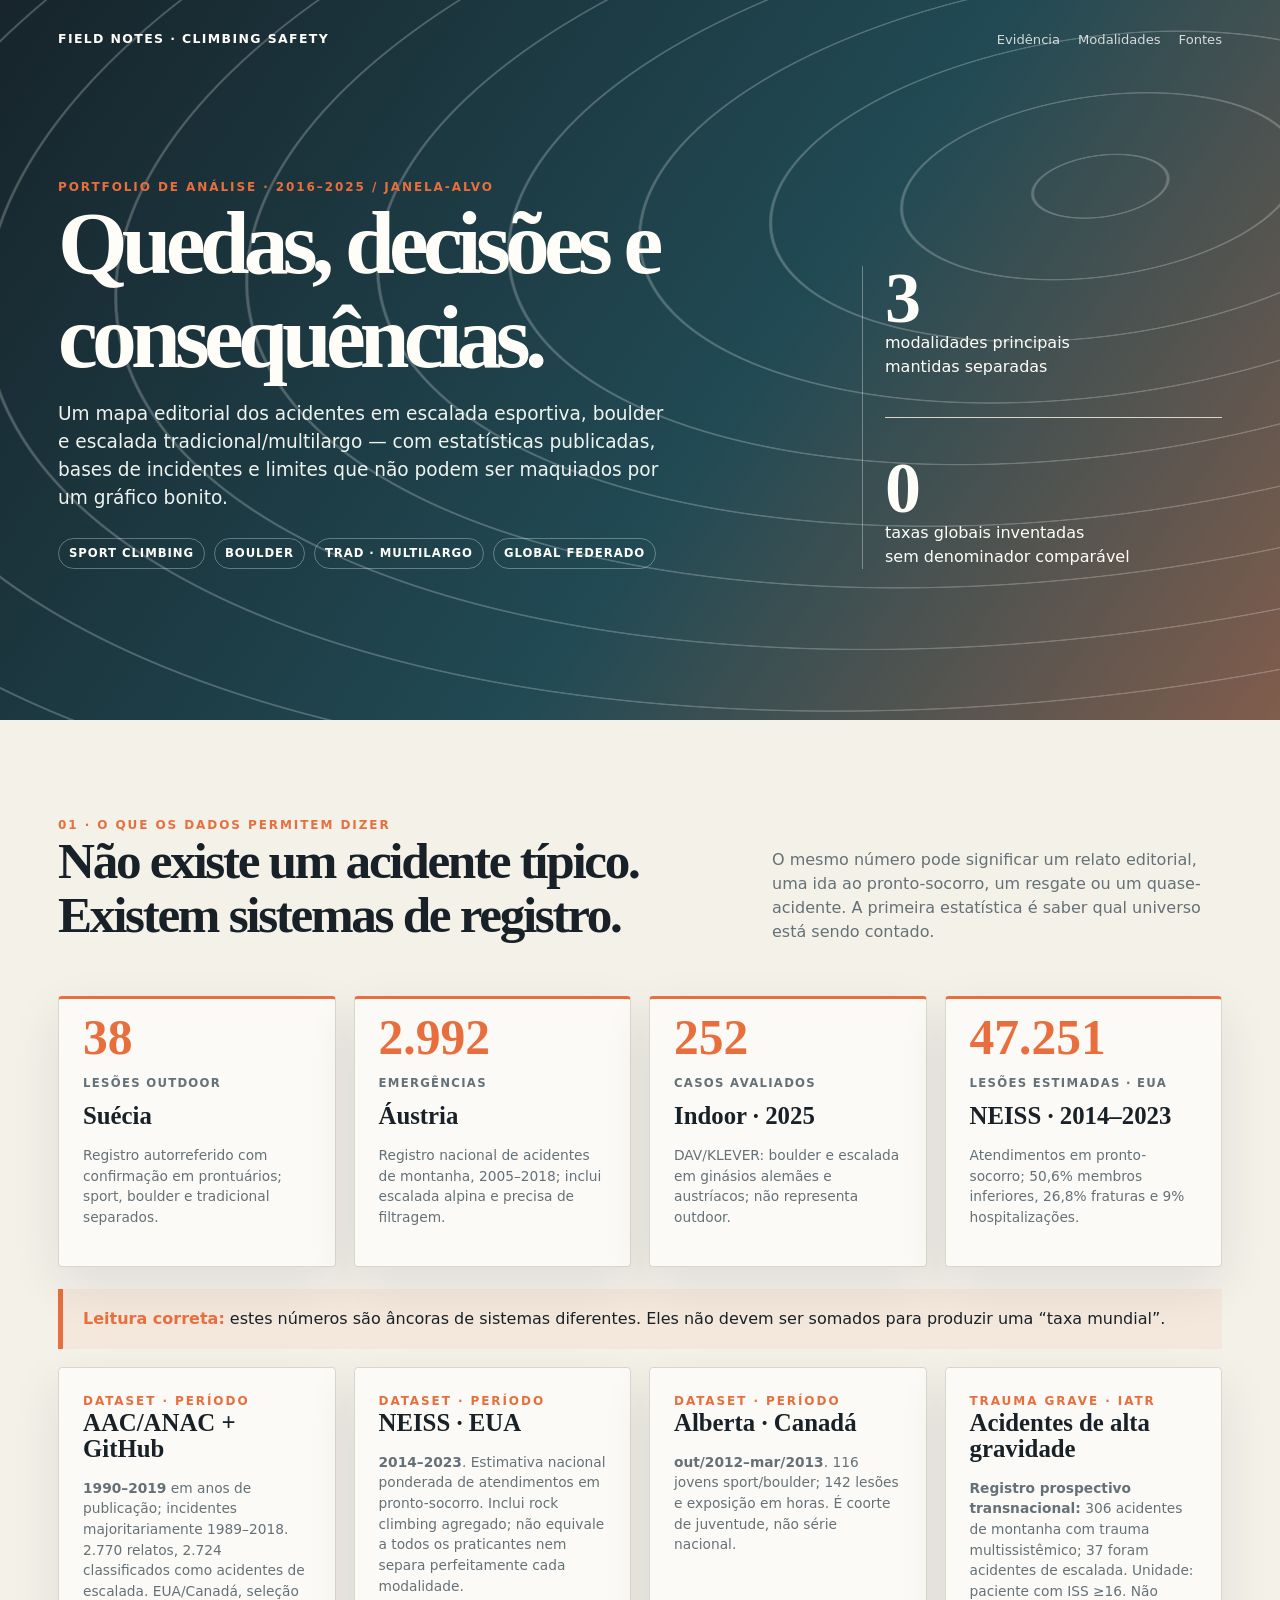
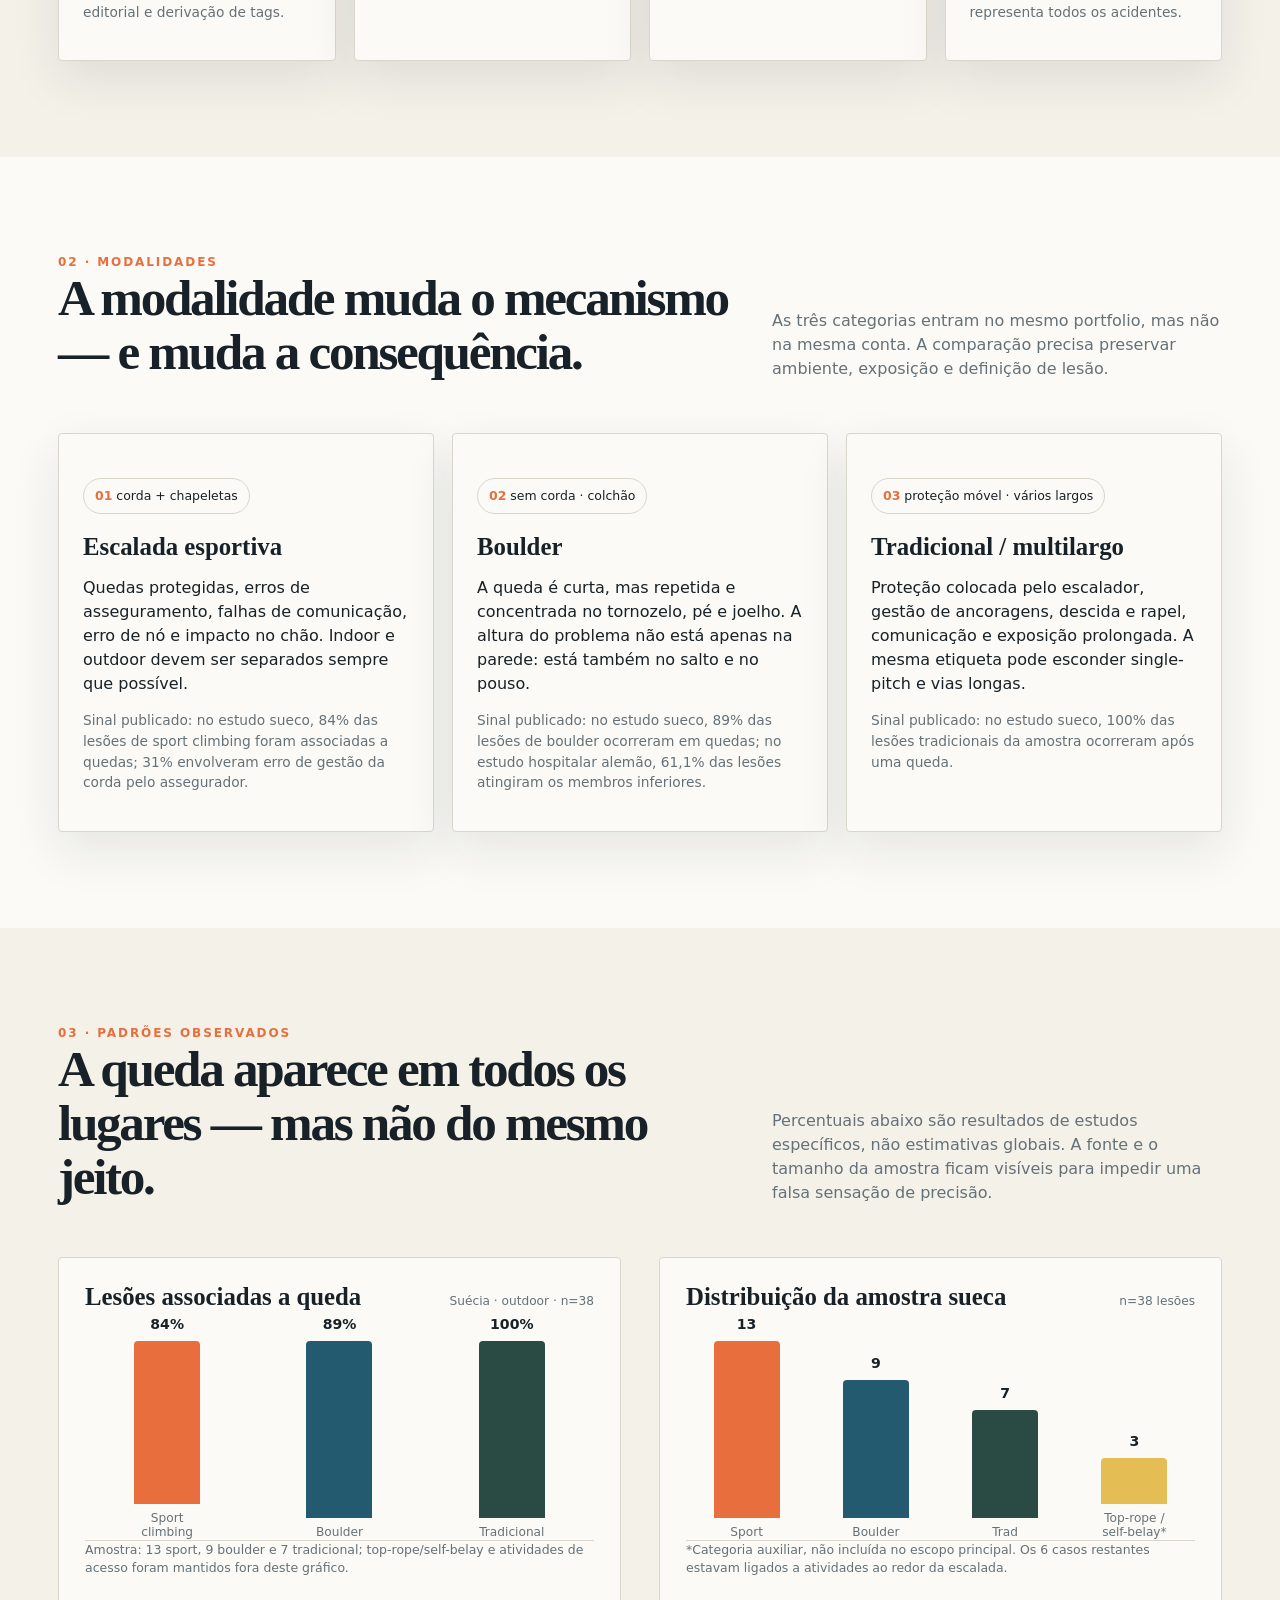
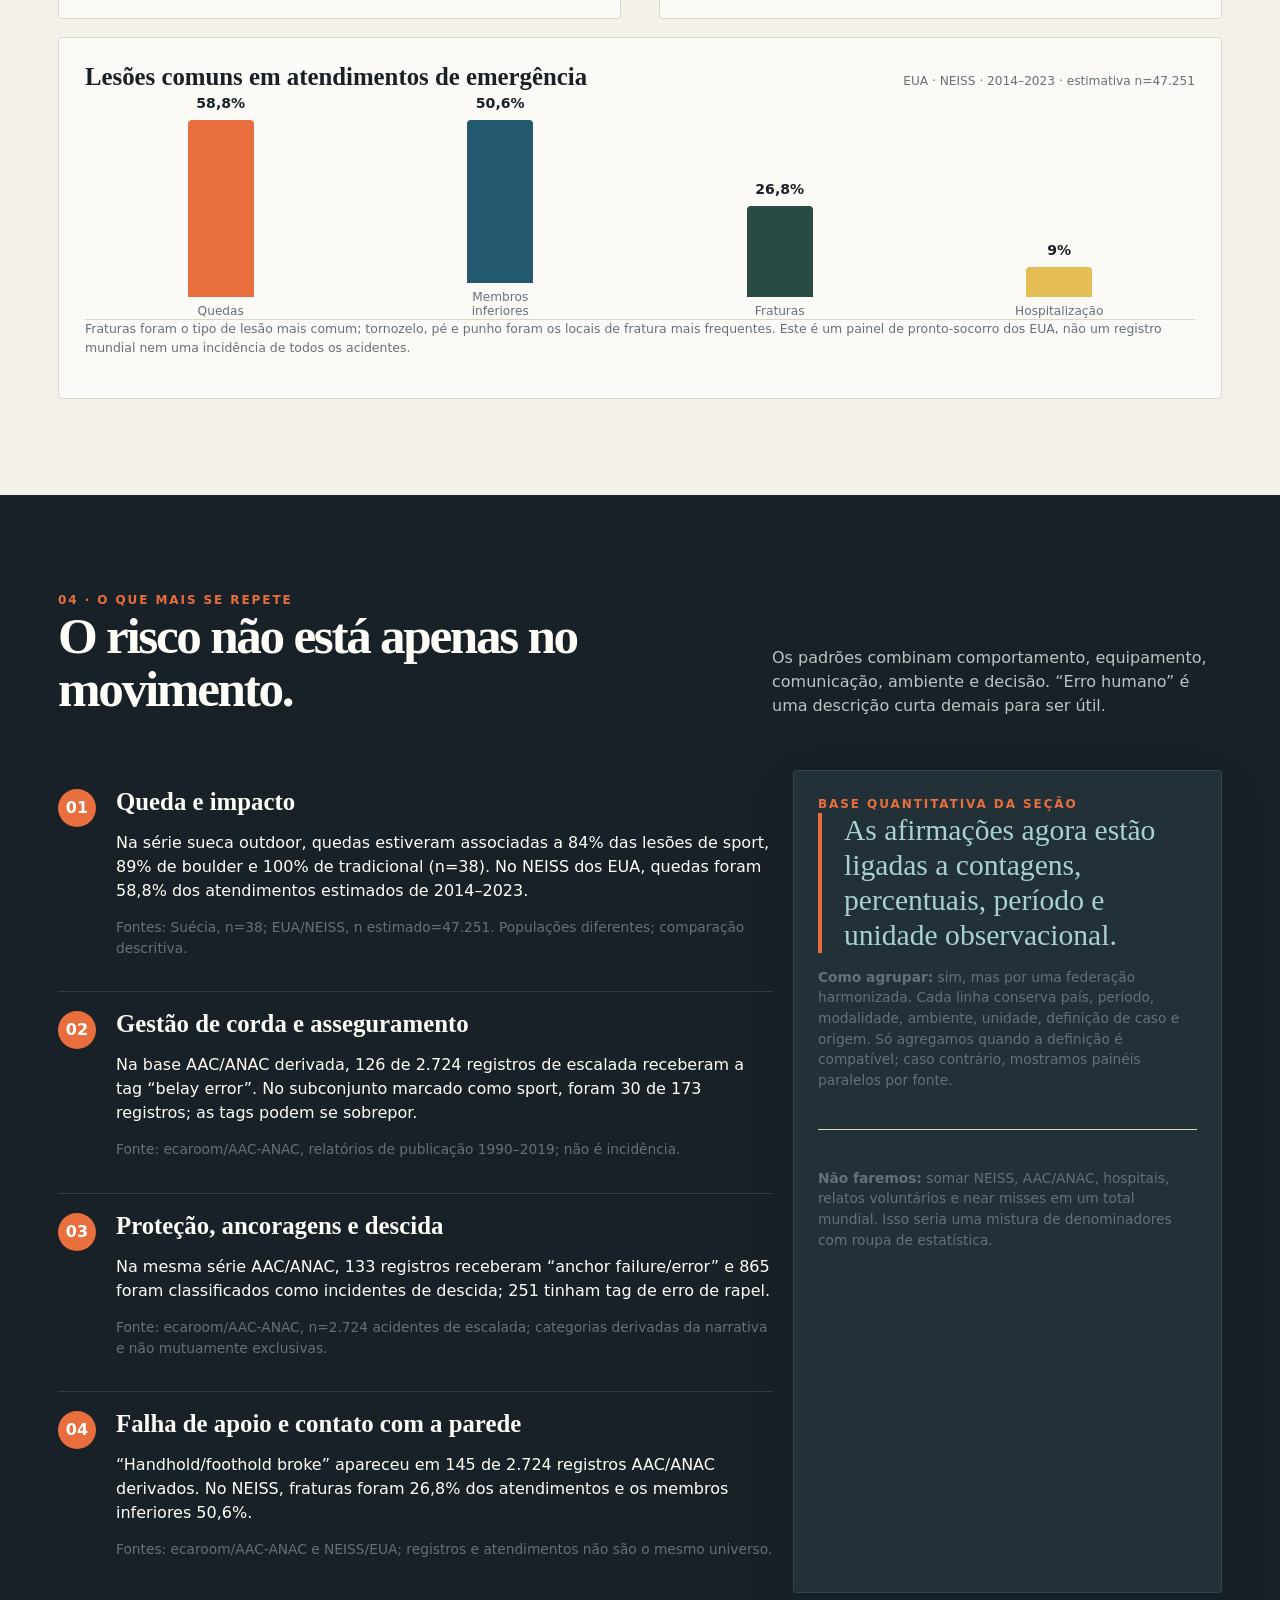
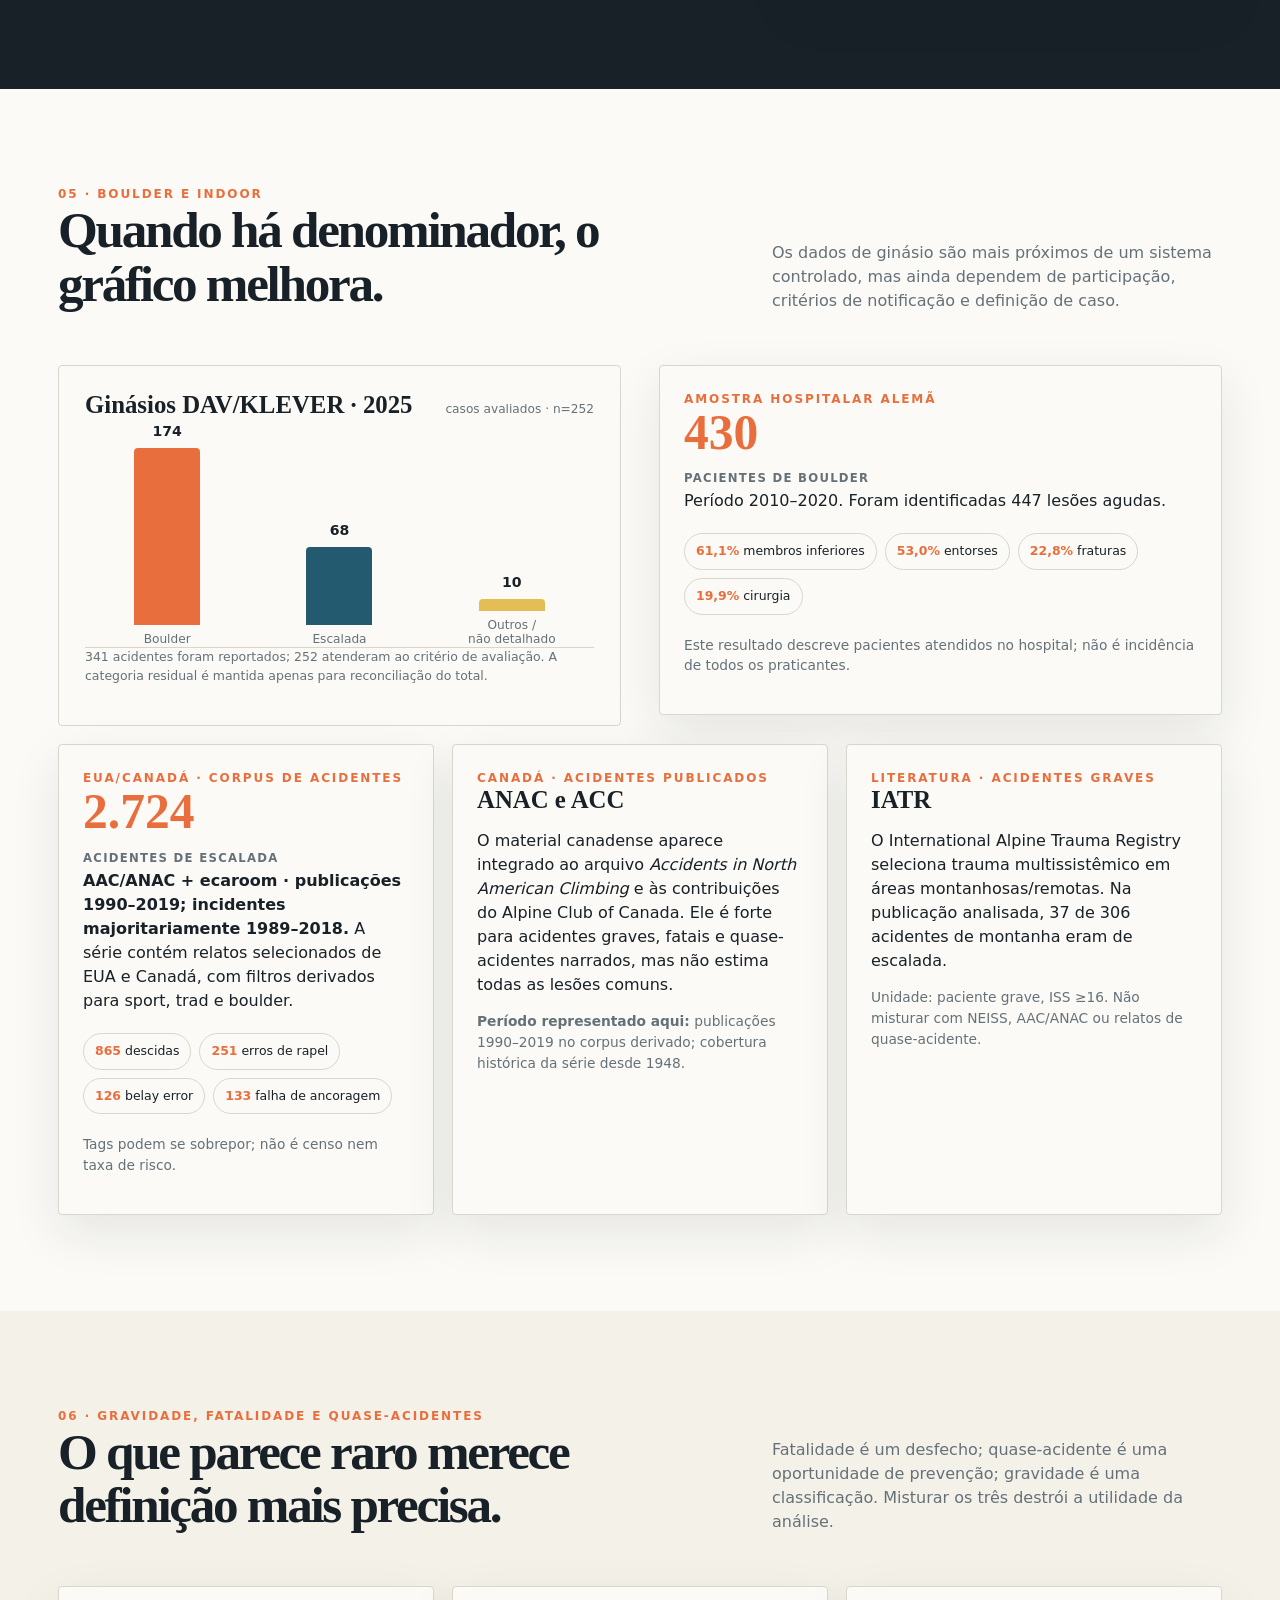
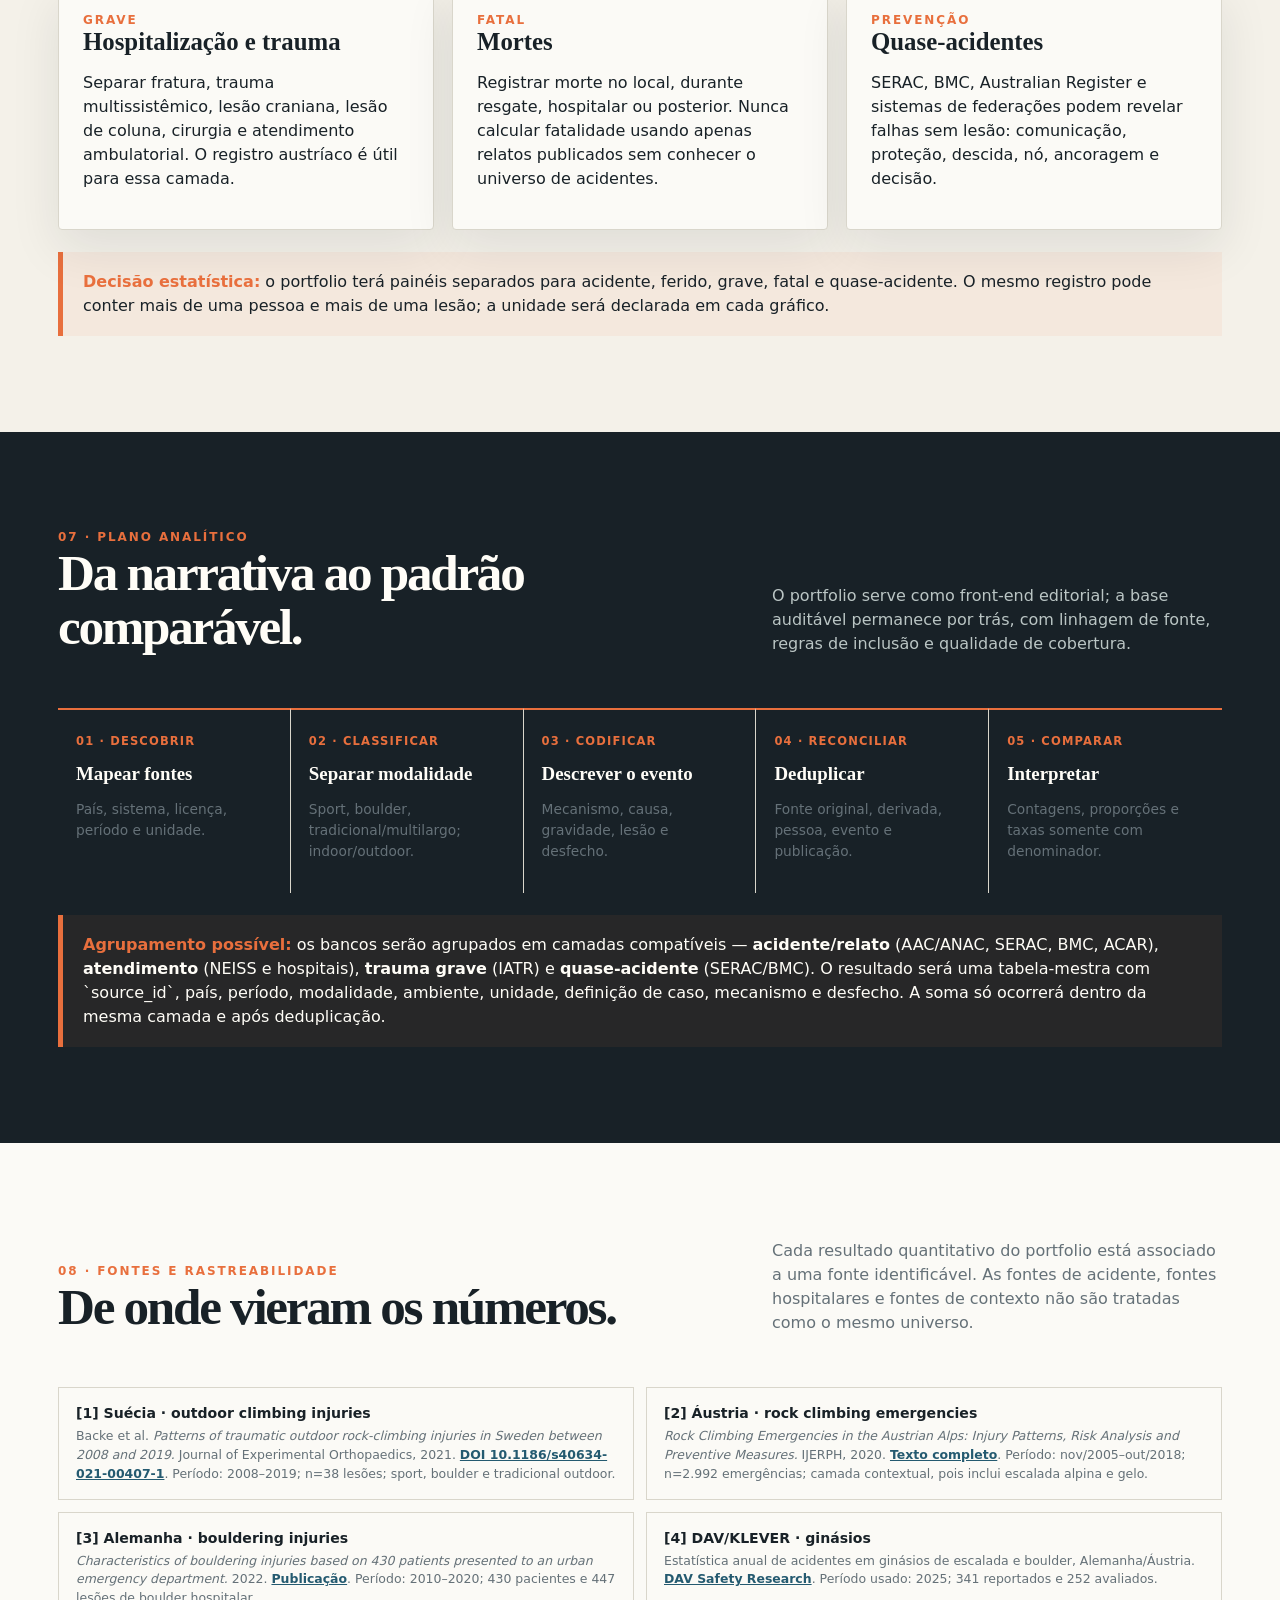
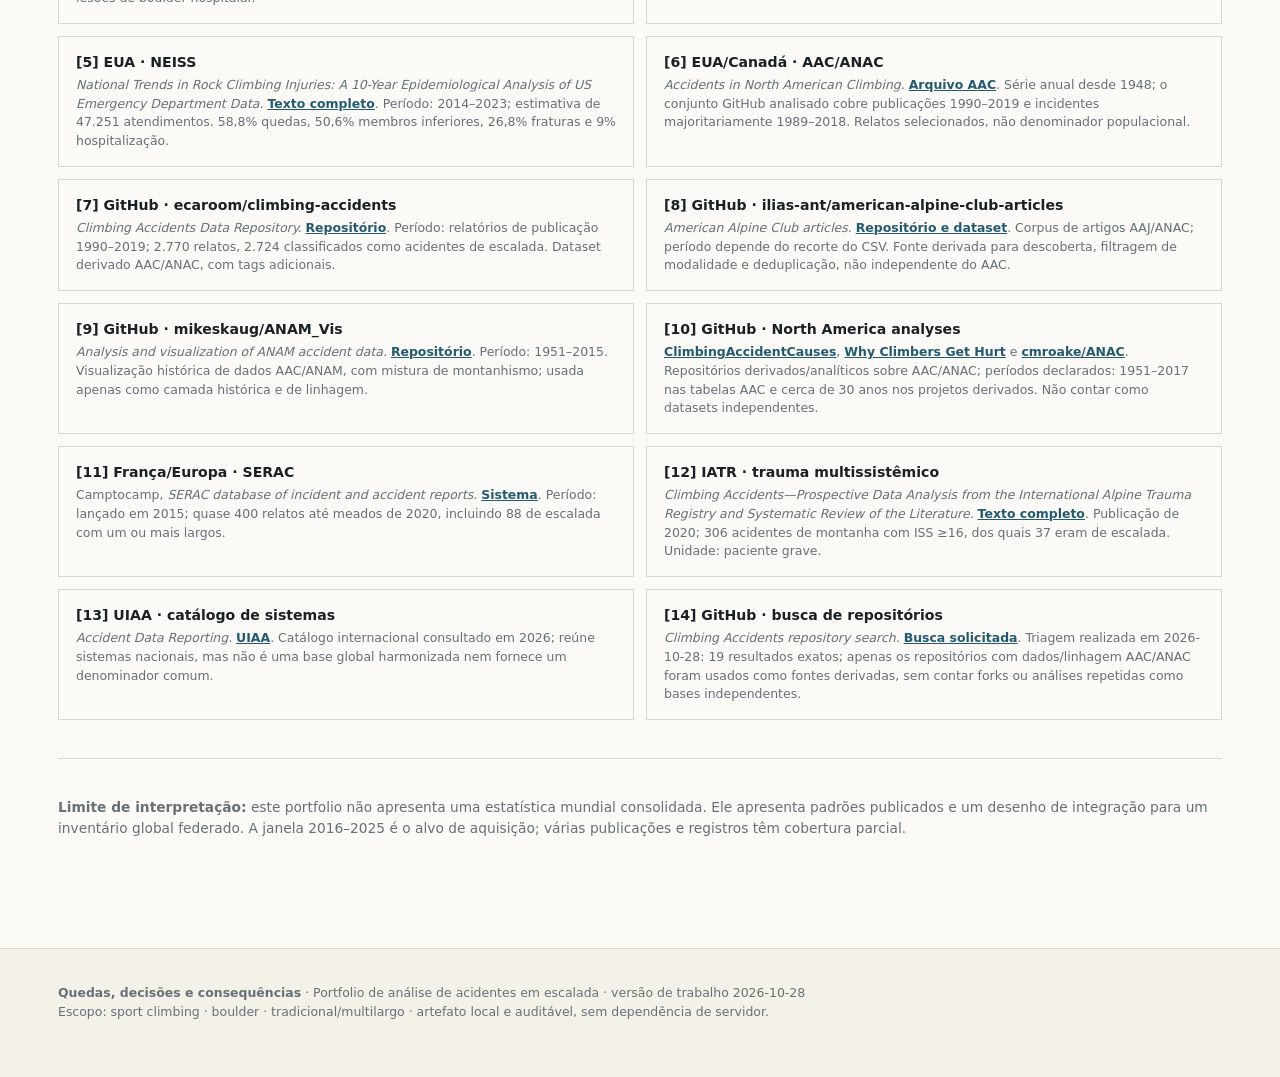
==== index.html @ 8084df53 "feat: publish reproducible climbing accident portfolio" ====
<!doctype html>
<html lang="pt-BR">
<head>
<meta charset="utf-8">
<meta name="viewport" content="width=device-width, initial-scale=1">
<title>Quedas, decisões e consequências — acidentes em escalada</title>
<meta name="description" content="Portfolio editorial de análise de acidentes em escalada esportiva, boulder e escalada tradicional/multilargo.">
<style>
:root{--ink:#182127;--muted:#657178;--paper:#f4f1e9;--paper2:#fbfaf6;--line:#d9d6cb;--orange:#e86f3d;--orange2:#f5b08b;--blue:#245a70;--blue2:#7bb4c0;--pine:#294b43;--yellow:#e4bd55;--red:#b8463b;--white:#fffdf7;--shadow:0 18px 50px #14202718}
*{box-sizing:border-box}html{scroll-behavior:smooth}body{margin:0;background:var(--paper);color:var(--ink);font-family:Inter,ui-sans-serif,system-ui,-apple-system,Segoe UI,sans-serif;line-height:1.5}.wrap{max-width:1220px;margin:auto;padding:0 28px}.eyebrow{font-size:.75rem;letter-spacing:.16em;text-transform:uppercase;font-weight:800;color:var(--orange)}h1,h2,h3{font-family:Georgia,serif;line-height:1.05;margin:0 0 16px}h1{font-size:clamp(3.2rem,7vw,7.4rem);letter-spacing:-.065em}h2{font-size:clamp(2rem,4vw,4.2rem);letter-spacing:-.045em}h3{font-size:1.55rem}p{margin:0 0 14px}.small{font-size:.86rem;color:var(--muted)}.tag{display:inline-flex;align-items:center;border:1px solid #ffffff50;border-radius:30px;padding:6px 10px;font-size:.73rem;letter-spacing:.08em;text-transform:uppercase;font-weight:800}.hero{min-height:720px;background:linear-gradient(125deg,#17242b 0%,#214a54 57%,#da6e45 140%);color:var(--white);position:relative;overflow:hidden}.hero:after{content:"";position:absolute;inset:0;opacity:.23;background-image:repeating-radial-gradient(ellipse at 75% 40%,transparent 0 44px,#fff 45px 46px,transparent 47px 88px);transform:rotate(-8deg) scale(1.5)}.hero .wrap{position:relative;z-index:1}.nav{display:flex;justify-content:space-between;align-items:center;padding:27px 0}.brand{font-weight:900;letter-spacing:.11em;text-transform:uppercase;font-size:.78rem}.nav a{color:#fff;text-decoration:none;font-size:.82rem;margin-left:18px;opacity:.8}.hero-grid{display:grid;grid-template-columns:1.1fr .9fr;gap:60px;align-items:end;padding:100px 0 80px}.hero h1{max-width:900px}.hero .dek{max-width:610px;font-size:1.16rem;color:#eef3ee}.hero-meta{display:flex;flex-wrap:wrap;gap:9px;margin-top:26px}.cliff{align-self:end;justify-self:end;width:min(100%,360px);border-left:1px solid #ffffff55;padding-left:22px}.cliff strong{display:block;font-size:4.5rem;line-height:.9;font-family:Georgia,serif}.section{padding:96px 0}.section.alt{background:var(--paper2)}.section.dark{background:var(--ink);color:var(--white)}.section-head{display:flex;justify-content:space-between;gap:28px;align-items:end;margin-bottom:38px}.section-head p{max-width:450px;color:var(--muted)}.dark .section-head p{color:#bac5c4}.grid{display:grid;gap:18px}.g3{grid-template-columns:repeat(3,1fr)}.g4{grid-template-columns:repeat(4,1fr)}.card{background:var(--paper2);border:1px solid var(--line);padding:24px;border-radius:4px;box-shadow:var(--shadow)}.dark .card{background:#223138;border-color:#ffffff18}.card .num{font:700 3.1rem/1 Georgia,serif;color:var(--orange);display:block;margin-bottom:8px}.card .label{font-size:.73rem;text-transform:uppercase;letter-spacing:.11em;font-weight:900;color:var(--muted)}.dark .label{color:#aabbb9}.kicker{border-top:3px solid var(--orange);padding-top:14px}.kicker h3{margin-top:9px}.chart-card{background:var(--paper2);border:1px solid var(--line);padding:26px;border-radius:4px}.chart-title{display:flex;justify-content:space-between;gap:12px;align-items:baseline;margin-bottom:20px}.chart-title h3{margin:0}.legend{font-size:.76rem;color:var(--muted)}.bars{display:flex;align-items:end;gap:28px;height:210px;padding:10px 10px 0;border-bottom:1px solid var(--line)}.barbox{height:100%;flex:1;display:flex;flex-direction:column;align-items:center;justify-content:end;gap:8px}.bar{width:min(66px,72%);background:var(--blue);border-radius:4px 4px 0 0;min-height:8px;position:relative}.bar.orange{background:var(--orange)}.bar.pine{background:var(--pine)}.bar.gold{background:var(--yellow)}.bar b{position:absolute;top:-27px;left:50%;transform:translateX(-50%);font-size:.88rem}.barlabel{text-align:center;font-size:.76rem;color:var(--muted);line-height:1.15}.bar-sub{font-size:.7rem;color:var(--muted);text-align:center}.callout{border-left:5px solid var(--orange);padding:18px 20px;background:#e86f3d12;margin-top:22px}.callout strong{color:var(--orange)}.split{display:grid;grid-template-columns:1fr 1fr;gap:38px;align-items:start}.quote{font-family:Georgia,serif;font-size:1.85rem;line-height:1.18;color:var(--blue);border-left:4px solid var(--orange);padding-left:22px}.dark .quote{color:#a8d1d2}.method{display:grid;grid-template-columns:repeat(5,1fr);gap:0;margin-top:34px}.step{padding:18px;border-top:2px solid var(--orange);border-right:1px solid var(--line);min-height:150px}.step:last-child{border-right:0}.step b{font-size:.72rem;letter-spacing:.1em;text-transform:uppercase;color:var(--orange)}.step h3{font-size:1.18rem;margin-top:12px}.source-list{display:grid;grid-template-columns:repeat(2,1fr);gap:12px}.source{padding:15px 17px;border:1px solid var(--line);background:var(--paper2);font-size:.88rem}.source a{color:var(--blue);font-weight:800}.source span{display:block;color:var(--muted);font-size:.78rem;margin-top:3px}.footer{padding:35px 0 55px;border-top:1px solid var(--line);font-size:.78rem;color:var(--muted)}.pillrow{display:flex;gap:8px;flex-wrap:wrap;margin:20px 0}.pill{border:1px solid var(--line);padding:8px 11px;border-radius:30px;font-size:.78rem;background:var(--paper2)}.pill b{color:var(--orange)}.risk-grid{display:grid;grid-template-columns:1.25fr .75fr;gap:20px}.risk{display:grid;grid-template-columns:44px 1fr;gap:14px;padding:19px 0;border-bottom:1px solid #ffffff20}.risk:last-child{border-bottom:0}.risk-icon{width:38px;height:38px;border-radius:50%;background:var(--orange);color:#fff;display:grid;place-items:center;font-weight:900}.note{font-size:.78rem;color:var(--muted)}.dark .note{color:#aabbb9}.rule{height:1px;background:var(--line);margin:38px 0}
@media(max-width:850px){.hero-grid,.split,.risk-grid{grid-template-columns:1fr}.hero{min-height:650px}.cliff{justify-self:start;margin-top:20px}.g4{grid-template-columns:repeat(2,1fr)}.g3{grid-template-columns:1fr}.method{grid-template-columns:1fr 1fr}.step{border-right:0}.source-list{grid-template-columns:1fr}.section{padding:70px 0}.section-head{display:block}.section-head p{margin-top:15px}}
@media(max-width:520px){.wrap{padding:0 18px}.nav a{display:none}.hero-grid{padding:72px 0 58px}.hero h1{font-size:3.55rem}.g4{grid-template-columns:1fr}.method{grid-template-columns:1fr}.bars{gap:14px}.bar{width:55px}}
</style>
</head>
<body>
<header class="hero" id="topo">
 <div class="wrap">
  <nav class="nav"><div class="brand">Field Notes · Climbing Safety</div><div><a href="#evidencia">Evidência</a><a href="#modalidades">Modalidades</a><a href="#fontes">Fontes</a></div></nav>
  <div class="hero-grid">
   <div><div class="eyebrow">Portfolio de análise · 2016–2025 / janela-alvo</div><h1>Quedas, decisões e consequências.</h1><p class="dek">Um mapa editorial dos acidentes em escalada esportiva, boulder e escalada tradicional/multilargo — com estatísticas publicadas, bases de incidentes e limites que não podem ser maquiados por um gráfico bonito.</p><div class="hero-meta"><span class="tag">Sport climbing</span><span class="tag">Boulder</span><span class="tag">Trad · multilargo</span><span class="tag">Global federado</span></div></div>
   <aside class="cliff"><strong>3</strong><div>modalidades principais<br>mantidas separadas</div><div class="rule"></div><strong>0</strong><div>taxas globais inventadas<br>sem denominador comparável</div></aside>
  </div>
 </div>
</header>

<section class="section" id="evidencia"><div class="wrap">
 <div class="section-head"><div><div class="eyebrow">01 · O que os dados permitem dizer</div><h2>Não existe um acidente típico. Existem sistemas de registro.</h2></div><p>O mesmo número pode significar um relato editorial, uma ida ao pronto-socorro, um resgate ou um quase-acidente. A primeira estatística é saber qual universo está sendo contado.</p></div>
 <div class="grid g4">
  <div class="card kicker"><span class="num">38</span><span class="label">lesões outdoor</span><h3>Suécia</h3><p class="small">Registro autorreferido com confirmação em prontuários; sport, boulder e tradicional separados.</p></div>
  <div class="card kicker"><span class="num">2.992</span><span class="label">emergências</span><h3>Áustria</h3><p class="small">Registro nacional de acidentes de montanha, 2005–2018; inclui escalada alpina e precisa de filtragem.</p></div>
  <div class="card kicker"><span class="num">252</span><span class="label">casos avaliados</span><h3>Indoor · 2025</h3><p class="small">DAV/KLEVER: boulder e escalada em ginásios alemães e austríacos; não representa outdoor.</p></div>
  <div class="card kicker"><span class="num">47.251</span><span class="label">lesões estimadas · EUA</span><h3>NEISS · 2014–2023</h3><p class="small">Atendimentos em pronto-socorro; 50,6% membros inferiores, 26,8% fraturas e 9% hospitalizações.</p></div>
 </div>
 <div class="callout"><strong>Leitura correta:</strong> estes números são âncoras de sistemas diferentes. Eles não devem ser somados para produzir uma “taxa mundial”.</div>
 <div class="grid g4" style="margin-top:18px">
  <div class="card"><div class="eyebrow">Dataset · período</div><h3>AAC/ANAC + GitHub</h3><p class="small"><b>1990–2019</b> em anos de publicação; incidentes majoritariamente 1989–2018. 2.770 relatos, 2.724 classificados como acidentes de escalada. EUA/Canadá, seleção editorial e derivação de tags.</p></div>
  <div class="card"><div class="eyebrow">Dataset · período</div><h3>NEISS · EUA</h3><p class="small"><b>2014–2023</b>. Estimativa nacional ponderada de atendimentos em pronto-socorro. Inclui rock climbing agregado; não equivale a todos os praticantes nem separa perfeitamente cada modalidade.</p></div>
  <div class="card"><div class="eyebrow">Dataset · período</div><h3>Alberta · Canadá</h3><p class="small"><b>out/2012–mar/2013</b>. 116 jovens sport/boulder; 142 lesões e exposição em horas. É coorte de juventude, não série nacional.</p></div>
  <div class="card"><div class="eyebrow">Trauma grave · IATR</div><h3>Acidentes de alta gravidade</h3><p class="small"><b>Registro prospectivo transnacional:</b> 306 acidentes de montanha com trauma multissistêmico; 37 foram acidentes de escalada. Unidade: paciente com ISS ≥16. Não representa todos os acidentes.</p></div>
 </div>
 </div></section>

<section class="section alt" id="modalidades"><div class="wrap">
 <div class="section-head"><div><div class="eyebrow">02 · Modalidades</div><h2>A modalidade muda o mecanismo — e muda a consequência.</h2></div><p>As três categorias entram no mesmo portfolio, mas não na mesma conta. A comparação precisa preservar ambiente, exposição e definição de lesão.</p></div>
 <div class="grid g3">
  <article class="card"><div class="pillrow"><span class="pill"><b>01</b> corda + chapeletas</span></div><h3>Escalada esportiva</h3><p>Quedas protegidas, erros de asseguramento, falhas de comunicação, erro de nó e impacto no chão. Indoor e outdoor devem ser separados sempre que possível.</p><p class="small">Sinal publicado: no estudo sueco, 84% das lesões de sport climbing foram associadas a quedas; 31% envolveram erro de gestão da corda pelo assegurador.</p></article>
  <article class="card"><div class="pillrow"><span class="pill"><b>02</b> sem corda · colchão</span></div><h3>Boulder</h3><p>A queda é curta, mas repetida e concentrada no tornozelo, pé e joelho. A altura do problema não está apenas na parede: está também no salto e no pouso.</p><p class="small">Sinal publicado: no estudo sueco, 89% das lesões de boulder ocorreram em quedas; no estudo hospitalar alemão, 61,1% das lesões atingiram os membros inferiores.</p></article>
  <article class="card"><div class="pillrow"><span class="pill"><b>03</b> proteção móvel · vários largos</span></div><h3>Tradicional / multilargo</h3><p>Proteção colocada pelo escalador, gestão de ancoragens, descida e rapel, comunicação e exposição prolongada. A mesma etiqueta pode esconder single-pitch e vias longas.</p><p class="small">Sinal publicado: no estudo sueco, 100% das lesões tradicionais da amostra ocorreram após uma queda.</p></article>
 </div>
</div></section>

<section class="section" id="mecanismos"><div class="wrap">
 <div class="section-head"><div><div class="eyebrow">03 · Padrões observados</div><h2>A queda aparece em todos os lugares — mas não do mesmo jeito.</h2></div><p>Percentuais abaixo são resultados de estudos específicos, não estimativas globais. A fonte e o tamanho da amostra ficam visíveis para impedir uma falsa sensação de precisão.</p></div>
 <div class="split">
  <div class="chart-card"><div class="chart-title"><h3>Lesões associadas a queda</h3><span class="legend">Suécia · outdoor · n=38</span></div><div class="bars"><div class="barbox"><div class="bar orange" style="height:84%"><b>84%</b></div><div class="barlabel">Sport<br>climbing</div></div><div class="barbox"><div class="bar blue" style="height:89%"><b>89%</b></div><div class="barlabel">Boulder</div></div><div class="barbox"><div class="bar pine" style="height:100%"><b>100%</b></div><div class="barlabel">Tradicional</div></div></div><p class="note">Amostra: 13 sport, 9 boulder e 7 tradicional; top-rope/self-belay e atividades de acesso foram mantidos fora deste gráfico.</p></div>
  <div class="chart-card"><div class="chart-title"><h3>Distribuição da amostra sueca</h3><span class="legend">n=38 lesões</span></div><div class="bars"><div class="barbox"><div class="bar orange" style="height:100%"><b>13</b></div><div class="barlabel">Sport</div></div><div class="barbox"><div class="bar blue" style="height:69%"><b>9</b></div><div class="barlabel">Boulder</div></div><div class="barbox"><div class="bar pine" style="height:54%"><b>7</b></div><div class="barlabel">Trad</div></div><div class="barbox"><div class="bar gold" style="height:23%"><b>3</b></div><div class="barlabel">Top-rope /<br>self-belay*</div></div></div><p class="note">*Categoria auxiliar, não incluída no escopo principal. Os 6 casos restantes estavam ligados a atividades ao redor da escalada.</p></div>
 </div>
 <div class="chart-card" style="margin-top:18px"><div class="chart-title"><h3>Lesões comuns em atendimentos de emergência</h3><span class="legend">EUA · NEISS · 2014–2023 · estimativa n=47.251</span></div><div class="bars"><div class="barbox"><div class="bar orange" style="height:100%"><b>58,8%</b></div><div class="barlabel">Quedas</div></div><div class="barbox"><div class="bar blue" style="height:86%"><b>50,6%</b></div><div class="barlabel">Membros<br>inferiores</div></div><div class="barbox"><div class="bar pine" style="height:46%"><b>26,8%</b></div><div class="barlabel">Fraturas</div></div><div class="barbox"><div class="bar gold" style="height:15%"><b>9%</b></div><div class="barlabel">Hospitalização</div></div></div><p class="note">Fraturas foram o tipo de lesão mais comum; tornozelo, pé e punho foram os locais de fratura mais frequentes. Este é um painel de pronto-socorro dos EUA, não um registro mundial nem uma incidência de todos os acidentes.</p></div>
 </div>
</section>

<section class="section dark"><div class="wrap">
 <div class="section-head"><div><div class="eyebrow">04 · O que mais se repete</div><h2>O risco não está apenas no movimento.</h2></div><p>Os padrões combinam comportamento, equipamento, comunicação, ambiente e decisão. “Erro humano” é uma descrição curta demais para ser útil.</p></div>
 <div class="risk-grid"><div>
  <div class="risk"><div class="risk-icon">01</div><div><h3>Queda e impacto</h3><p>Na série sueca outdoor, quedas estiveram associadas a 84% das lesões de sport, 89% de boulder e 100% de tradicional (n=38). No NEISS dos EUA, quedas foram 58,8% dos atendimentos estimados de 2014–2023.</p><p class="small">Fontes: Suécia, n=38; EUA/NEISS, n estimado=47.251. Populações diferentes; comparação descritiva.</p></div></div>
  <div class="risk"><div class="risk-icon">02</div><div><h3>Gestão de corda e asseguramento</h3><p>Na base AAC/ANAC derivada, 126 de 2.724 registros de escalada receberam a tag “belay error”. No subconjunto marcado como sport, foram 30 de 173 registros; as tags podem se sobrepor.</p><p class="small">Fonte: ecaroom/AAC-ANAC, relatórios de publicação 1990–2019; não é incidência.</p></div></div>
  <div class="risk"><div class="risk-icon">03</div><div><h3>Proteção, ancoragens e descida</h3><p>Na mesma série AAC/ANAC, 133 registros receberam “anchor failure/error” e 865 foram classificados como incidentes de descida; 251 tinham tag de erro de rapel.</p><p class="small">Fonte: ecaroom/AAC-ANAC, n=2.724 acidentes de escalada; categorias derivadas da narrativa e não mutuamente exclusivas.</p></div></div>
  <div class="risk"><div class="risk-icon">04</div><div><h3>Falha de apoio e contato com a parede</h3><p>“Handhold/foothold broke” apareceu em 145 de 2.724 registros AAC/ANAC derivados. No NEISS, fraturas foram 26,8% dos atendimentos e os membros inferiores 50,6%.</p><p class="small">Fontes: ecaroom/AAC-ANAC e NEISS/EUA; registros e atendimentos não são o mesmo universo.</p></div></div>
 </div><div class="card"><div class="eyebrow">Base quantitativa da seção</div><p class="quote">As afirmações agora estão ligadas a contagens, percentuais, período e unidade observacional.</p><p class="small"><b>Como agrupar:</b> sim, mas por uma federação harmonizada. Cada linha conserva país, período, modalidade, ambiente, unidade, definição de caso e origem. Só agregamos quando a definição é compatível; caso contrário, mostramos painéis paralelos por fonte.</p><div class="rule"></div><p class="small"><b>Não faremos:</b> somar NEISS, AAC/ANAC, hospitais, relatos voluntários e near misses em um total mundial. Isso seria uma mistura de denominadores com roupa de estatística.</p></div></div>
</div></section>

<section class="section alt"><div class="wrap">
 <div class="section-head"><div><div class="eyebrow">05 · Boulder e indoor</div><h2>Quando há denominador, o gráfico melhora.</h2></div><p>Os dados de ginásio são mais próximos de um sistema controlado, mas ainda dependem de participação, critérios de notificação e definição de caso.</p></div>
 <div class="split"><div class="chart-card"><div class="chart-title"><h3>Ginásios DAV/KLEVER · 2025</h3><span class="legend">casos avaliados · n=252</span></div><div class="bars"><div class="barbox"><div class="bar orange" style="height:100%"><b>174</b></div><div class="barlabel">Boulder</div></div><div class="barbox"><div class="bar blue" style="height:39%"><b>68</b></div><div class="barlabel">Escalada</div></div><div class="barbox"><div class="bar gold" style="height:6%"><b>10</b></div><div class="barlabel">Outros /<br>não detalhado</div></div></div><p class="note">341 acidentes foram reportados; 252 atenderam ao critério de avaliação. A categoria residual é mantida apenas para reconciliação do total.</p></div><div class="card"><div class="eyebrow">Amostra hospitalar alemã</div><span class="num">430</span><span class="label">pacientes de boulder</span><p>Período 2010–2020. Foram identificadas 447 lesões agudas.</p><div class="pillrow"><span class="pill"><b>61,1%</b> membros inferiores</span><span class="pill"><b>53,0%</b> entorses</span><span class="pill"><b>22,8%</b> fraturas</span><span class="pill"><b>19,9%</b> cirurgia</span></div><p class="small">Este resultado descreve pacientes atendidos no hospital; não é incidência de todos os praticantes.</p></div></div>
 <div class="grid g3" style="margin-top:18px">
  <div class="card"><div class="eyebrow">EUA/Canadá · corpus de acidentes</div><span class="num">2.724</span><span class="label">acidentes de escalada</span><p><b>AAC/ANAC + ecaroom · publicações 1990–2019; incidentes majoritariamente 1989–2018.</b> A série contém relatos selecionados de EUA e Canadá, com filtros derivados para sport, trad e boulder.</p><div class="pillrow"><span class="pill"><b>865</b> descidas</span><span class="pill"><b>251</b> erros de rapel</span><span class="pill"><b>126</b> belay error</span><span class="pill"><b>133</b> falha de ancoragem</span></div><p class="small">Tags podem se sobrepor; não é censo nem taxa de risco.</p></div>
  <div class="card"><div class="eyebrow">Canadá · acidentes publicados</div><h3>ANAC e ACC</h3><p>O material canadense aparece integrado ao arquivo <i>Accidents in North American Climbing</i> e às contribuições do Alpine Club of Canada. Ele é forte para acidentes graves, fatais e quase-acidentes narrados, mas não estima todas as lesões comuns.</p><p class="small"><b>Período representado aqui:</b> publicações 1990–2019 no corpus derivado; cobertura histórica da série desde 1948.</p></div>
  <div class="card"><div class="eyebrow">Literatura · acidentes graves</div><h3>IATR</h3><p>O International Alpine Trauma Registry seleciona trauma multissistêmico em áreas montanhosas/remotas. Na publicação analisada, 37 de 306 acidentes de montanha eram de escalada.</p><p class="small">Unidade: paciente grave, ISS ≥16. Não misturar com NEISS, AAC/ANAC ou relatos de quase-acidente.</p></div>
 </div>
</div></section>

<section class="section"><div class="wrap">
 <div class="section-head"><div><div class="eyebrow">06 · Gravidade, fatalidade e quase-acidentes</div><h2>O que parece raro merece definição mais precisa.</h2></div><p>Fatalidade é um desfecho; quase-acidente é uma oportunidade de prevenção; gravidade é uma classificação. Misturar os três destrói a utilidade da análise.</p></div>
 <div class="grid g3"><div class="card"><div class="eyebrow">Grave</div><h3>Hospitalização e trauma</h3><p>Separar fratura, trauma multissistêmico, lesão craniana, lesão de coluna, cirurgia e atendimento ambulatorial. O registro austríaco é útil para essa camada.</p></div><div class="card"><div class="eyebrow">Fatal</div><h3>Mortes</h3><p>Registrar morte no local, durante resgate, hospitalar ou posterior. Nunca calcular fatalidade usando apenas relatos publicados sem conhecer o universo de acidentes.</p></div><div class="card"><div class="eyebrow">Prevenção</div><h3>Quase-acidentes</h3><p>SERAC, BMC, Australian Register e sistemas de federações podem revelar falhas sem lesão: comunicação, proteção, descida, nó, ancoragem e decisão.</p></div></div>
 <div class="callout"><strong>Decisão estatística:</strong> o portfolio terá painéis separados para acidente, ferido, grave, fatal e quase-acidente. O mesmo registro pode conter mais de uma pessoa e mais de uma lesão; a unidade será declarada em cada gráfico.</div>
</div></section>

<section class="section dark"><div class="wrap">
 <div class="section-head"><div><div class="eyebrow">07 · Plano analítico</div><h2>Da narrativa ao padrão comparável.</h2></div><p>O portfolio serve como front-end editorial; a base auditável permanece por trás, com linhagem de fonte, regras de inclusão e qualidade de cobertura.</p></div>
 <div class="method"><div class="step"><b>01 · Descobrir</b><h3>Mapear fontes</h3><p class="small">País, sistema, licença, período e unidade.</p></div><div class="step"><b>02 · Classificar</b><h3>Separar modalidade</h3><p class="small">Sport, boulder, tradicional/multilargo; indoor/outdoor.</p></div><div class="step"><b>03 · Codificar</b><h3>Descrever o evento</h3><p class="small">Mecanismo, causa, gravidade, lesão e desfecho.</p></div><div class="step"><b>04 · Reconciliar</b><h3>Deduplicar</h3><p class="small">Fonte original, derivada, pessoa, evento e publicação.</p></div><div class="step"><b>05 · Comparar</b><h3>Interpretar</h3><p class="small">Contagens, proporções e taxas somente com denominador.</p></div></div>
 <div class="callout"><strong>Agrupamento possível:</strong> os bancos serão agrupados em camadas compatíveis — <b>acidente/relato</b> (AAC/ANAC, SERAC, BMC, ACAR), <b>atendimento</b> (NEISS e hospitais), <b>trauma grave</b> (IATR) e <b>quase-acidente</b> (SERAC/BMC). O resultado será uma tabela-mestra com `source_id`, país, período, modalidade, ambiente, unidade, definição de caso, mecanismo e desfecho. A soma só ocorrerá dentro da mesma camada e após deduplicação.</div>
</div></section>

<section class="section alt" id="fontes"><div class="wrap">
 <div class="section-head"><div><div class="eyebrow">08 · Fontes e rastreabilidade</div><h2>De onde vieram os números.</h2></div><p>Cada resultado quantitativo do portfolio está associado a uma fonte identificável. As fontes de acidente, fontes hospitalares e fontes de contexto não são tratadas como o mesmo universo.</p></div>
 <div class="source-list">
  <div class="source"><b>[1] Suécia · outdoor climbing injuries</b><span>Backe et al. <i>Patterns of traumatic outdoor rock-climbing injuries in Sweden between 2008 and 2019.</i> Journal of Experimental Orthopaedics, 2021. <a href="https://doi.org/10.1186/s40634-021-00407-1">DOI 10.1186/s40634-021-00407-1</a>. Período: 2008–2019; n=38 lesões; sport, boulder e tradicional outdoor.</span></div>
  <div class="source"><b>[2] Áustria · rock climbing emergencies</b><span><i>Rock Climbing Emergencies in the Austrian Alps: Injury Patterns, Risk Analysis and Preventive Measures.</i> IJERPH, 2020. <a href="https://pmc.ncbi.nlm.nih.gov/articles/PMC7589766">Texto completo</a>. Período: nov/2005–out/2018; n=2.992 emergências; camada contextual, pois inclui escalada alpina e gelo.</span></div>
  <div class="source"><b>[3] Alemanha · bouldering injuries</b><span><i>Characteristics of bouldering injuries based on 430 patients presented to an urban emergency department.</i> 2022. <a href="https://sciencedirect.com/science/article/abs/pii/S0020138322001097">Publicação</a>. Período: 2010–2020; 430 pacientes e 447 lesões de boulder hospitalar.</span></div>
  <div class="source"><b>[4] DAV/KLEVER · ginásios</b><span>Estatística anual de acidentes em ginásios de escalada e boulder, Alemanha/Áustria. <a href="https://www.alpenverein.de/verband/bergsport/sicherheitsforschung/kletterhallen-unfallstatistik/kletterhallenunfallstatistik-2024">DAV Safety Research</a>. Período usado: 2025; 341 reportados e 252 avaliados.</span></div>
  <div class="source"><b>[5] EUA · NEISS</b><span><i>National Trends in Rock Climbing Injuries: A 10-Year Epidemiological Analysis of US Emergency Department Data.</i> <a href="https://pmc.ncbi.nlm.nih.gov/articles/PMC12806586">Texto completo</a>. Período: 2014–2023; estimativa de 47.251 atendimentos. 58,8% quedas, 50,6% membros inferiores, 26,8% fraturas e 9% hospitalização.</span></div>
  <div class="source"><b>[6] EUA/Canadá · AAC/ANAC</b><span><i>Accidents in North American Climbing.</i> <a href="https://publications.americanalpineclub.org/about_the_accidents">Arquivo AAC</a>. Série anual desde 1948; o conjunto GitHub analisado cobre publicações 1990–2019 e incidentes majoritariamente 1989–2018. Relatos selecionados, não denominador populacional.</span></div>
  <div class="source"><b>[7] GitHub · ecaroom/climbing-accidents</b><span><i>Climbing Accidents Data Repository.</i> <a href="https://github.com/ecaroom/climbing-accidents">Repositório</a>. Período: relatórios de publicação 1990–2019; 2.770 relatos, 2.724 classificados como acidentes de escalada. Dataset derivado AAC/ANAC, com tags adicionais.</span></div>
  <div class="source"><b>[8] GitHub · ilias-ant/american-alpine-club-articles</b><span><i>American Alpine Club articles.</i> <a href="https://github.com/ilias-ant/american-alpine-club-articles">Repositório e dataset</a>. Corpus de artigos AAJ/ANAC; período depende do recorte do CSV. Fonte derivada para descoberta, filtragem de modalidade e deduplicação, não independente do AAC.</span></div>
  <div class="source"><b>[9] GitHub · mikeskaug/ANAM_Vis</b><span><i>Analysis and visualization of ANAM accident data.</i> <a href="https://github.com/mikeskaug/ANAM_Vis">Repositório</a>. Período: 1951–2015. Visualização histórica de dados AAC/ANAM, com mistura de montanhismo; usada apenas como camada histórica e de linhagem.</span></div>
  <div class="source"><b>[10] GitHub · North America analyses</b><span><a href="https://github.com/natejfoster/ClimbingAccidentCauses">ClimbingAccidentCauses</a>, <a href="https://github.com/BearelyKoalified/why-climbers-get-hurt">Why Climbers Get Hurt</a> e <a href="https://github.com/cmroake/ANAC">cmroake/ANAC</a>. Repositórios derivados/analíticos sobre AAC/ANAC; períodos declarados: 1951–2017 nas tabelas AAC e cerca de 30 anos nos projetos derivados. Não contar como datasets independentes.</span></div>
  <div class="source"><b>[11] França/Europa · SERAC</b><span>Camptocamp, <i>SERAC database of incident and accident reports.</i> <a href="https://www.camptocamp.org/articles/697210/en/serac-database-of-incident-and-accident-reports">Sistema</a>. Período: lançado em 2015; quase 400 relatos até meados de 2020, incluindo 88 de escalada com um ou mais largos.</span></div>
  <div class="source"><b>[12] IATR · trauma multissistêmico</b><span><i>Climbing Accidents—Prospective Data Analysis from the International Alpine Trauma Registry and Systematic Review of the Literature.</i> <a href="https://pmc.ncbi.nlm.nih.gov/articles/PMC6981967">Texto completo</a>. Publicação de 2020; 306 acidentes de montanha com ISS ≥16, dos quais 37 eram de escalada. Unidade: paciente grave.</span></div>
  <div class="source"><b>[13] UIAA · catálogo de sistemas</b><span><i>Accident Data Reporting.</i> <a href="https://theuiaa.org/accident-reporting">UIAA</a>. Catálogo internacional consultado em 2026; reúne sistemas nacionais, mas não é uma base global harmonizada nem fornece um denominador comum.</span></div>
  <div class="source"><b>[14] GitHub · busca de repositórios</b><span><i>Climbing Accidents repository search.</i> <a href="https://github.com/search?q=Climbing+Accidents&amp;type=repositories">Busca solicitada</a>. Triagem realizada em 2026-10-28: 19 resultados exatos; apenas os repositórios com dados/linhagem AAC/ANAC foram usados como fontes derivadas, sem contar forks ou análises repetidas como bases independentes.</span></div>
 </div>
 <div class="rule"></div><p class="small"><b>Limite de interpretação:</b> este portfolio não apresenta uma estatística mundial consolidada. Ele apresenta padrões publicados e um desenho de integração para um inventário global federado. A janela 2016–2025 é o alvo de aquisição; várias publicações e registros têm cobertura parcial.</p>
</div></section>
<footer class="footer"><div class="wrap"><b>Quedas, decisões e consequências</b> · Portfolio de análise de acidentes em escalada · versão de trabalho 2026-10-28<br>Escopo: sport climbing · boulder · tradicional/multilargo · artefato local e auditável, sem dependência de servidor.</div></footer>
</body></html>
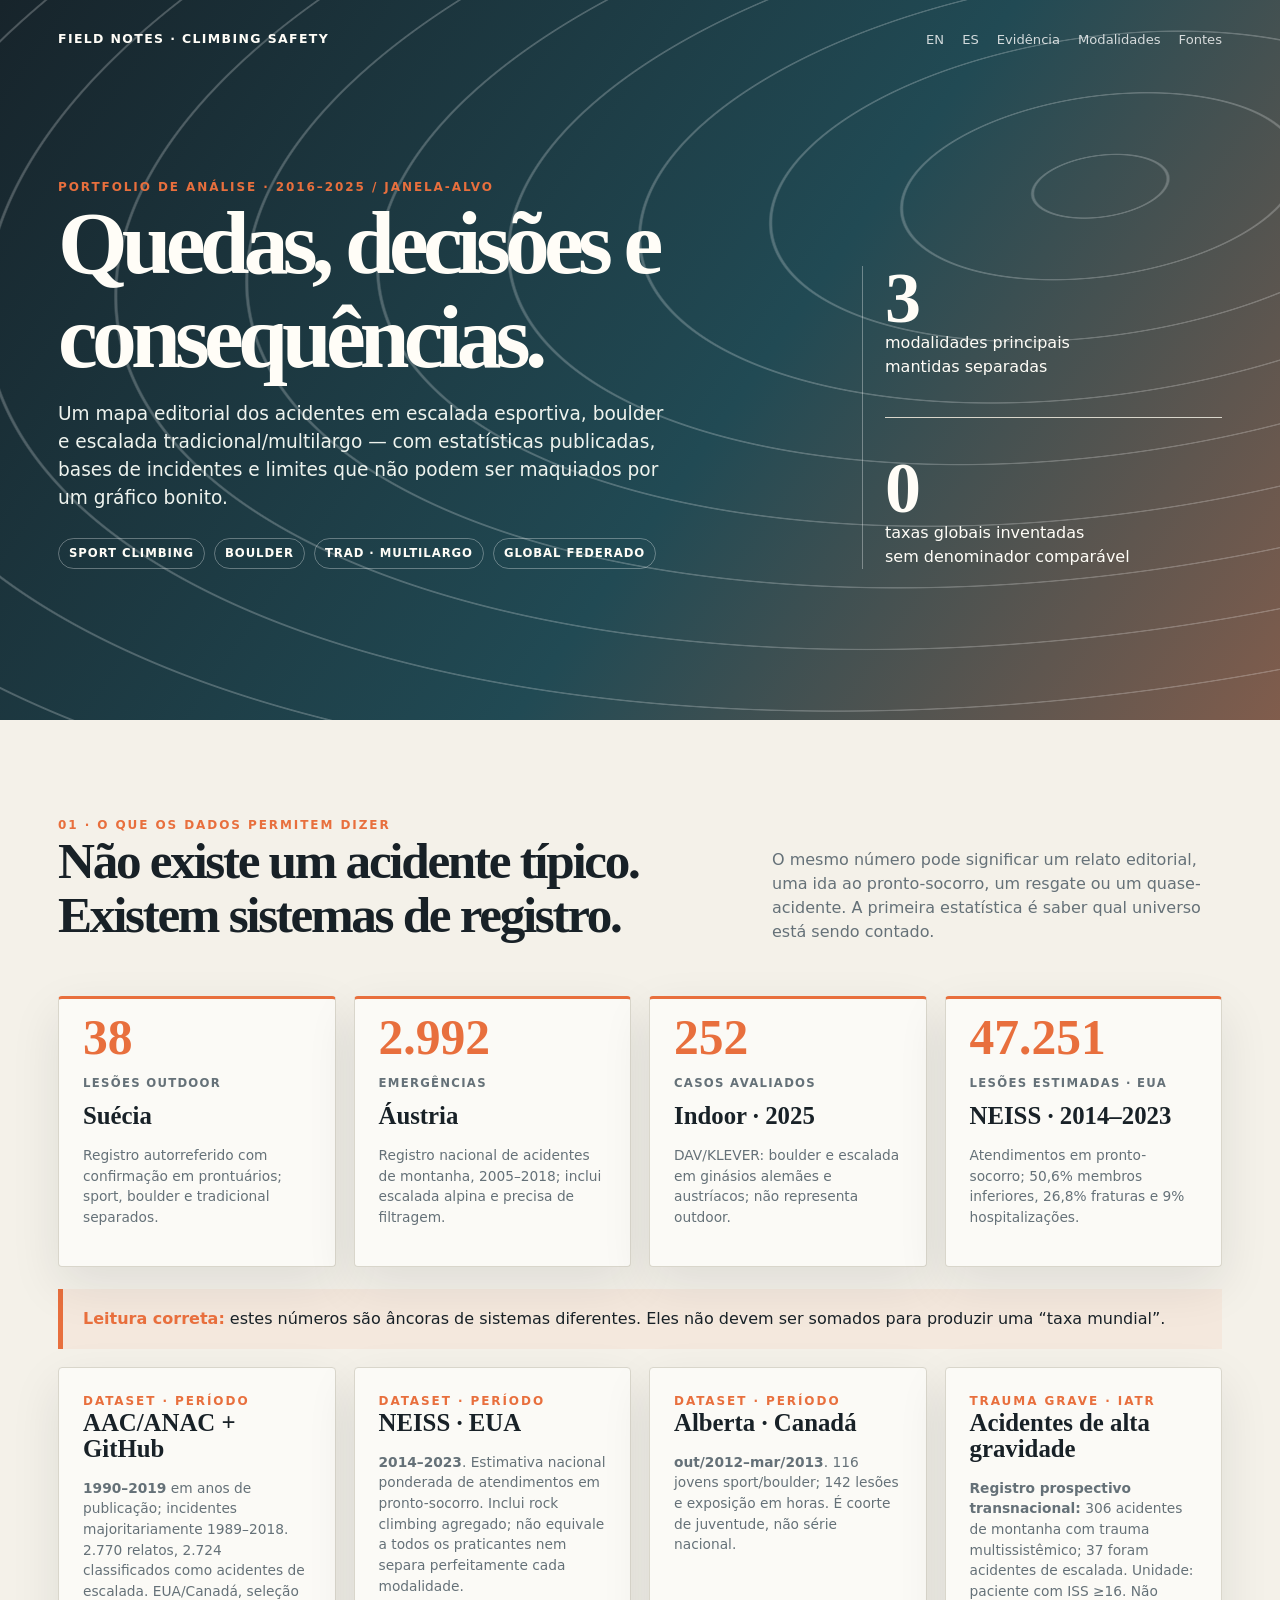
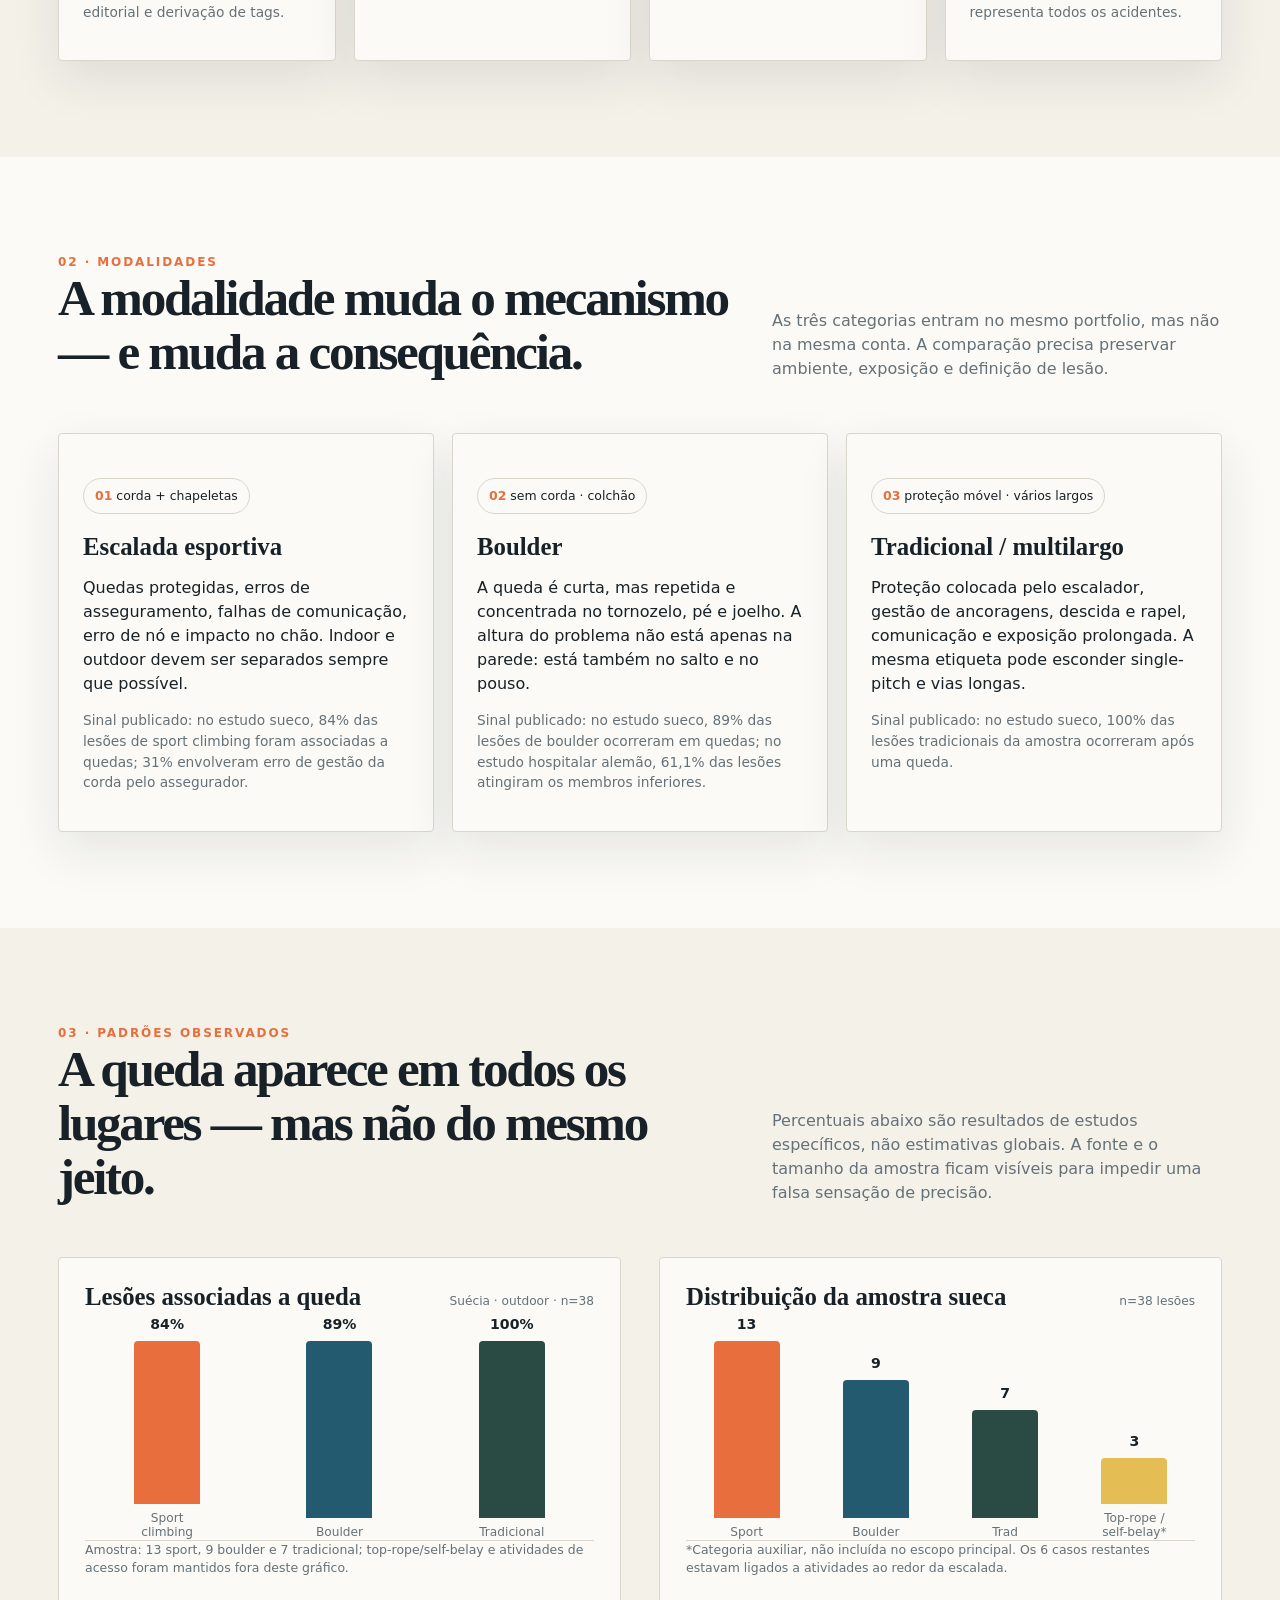
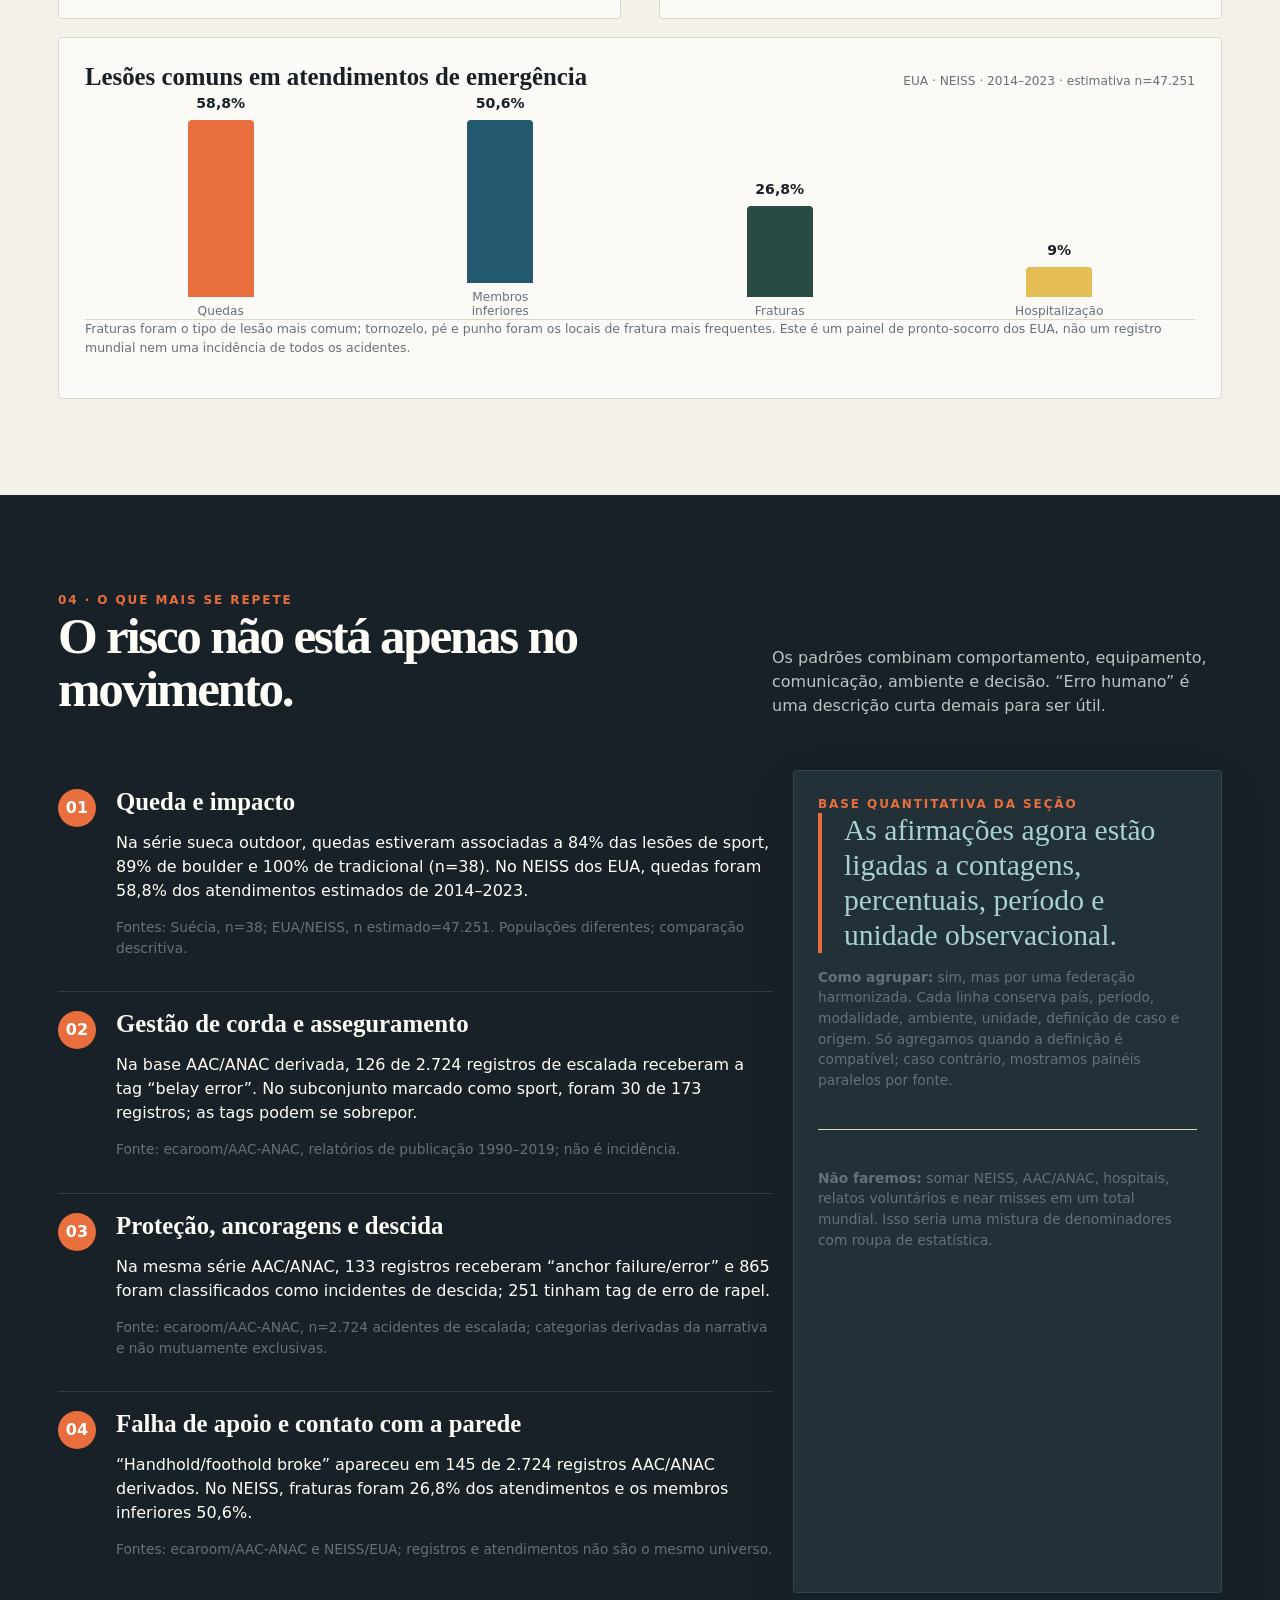
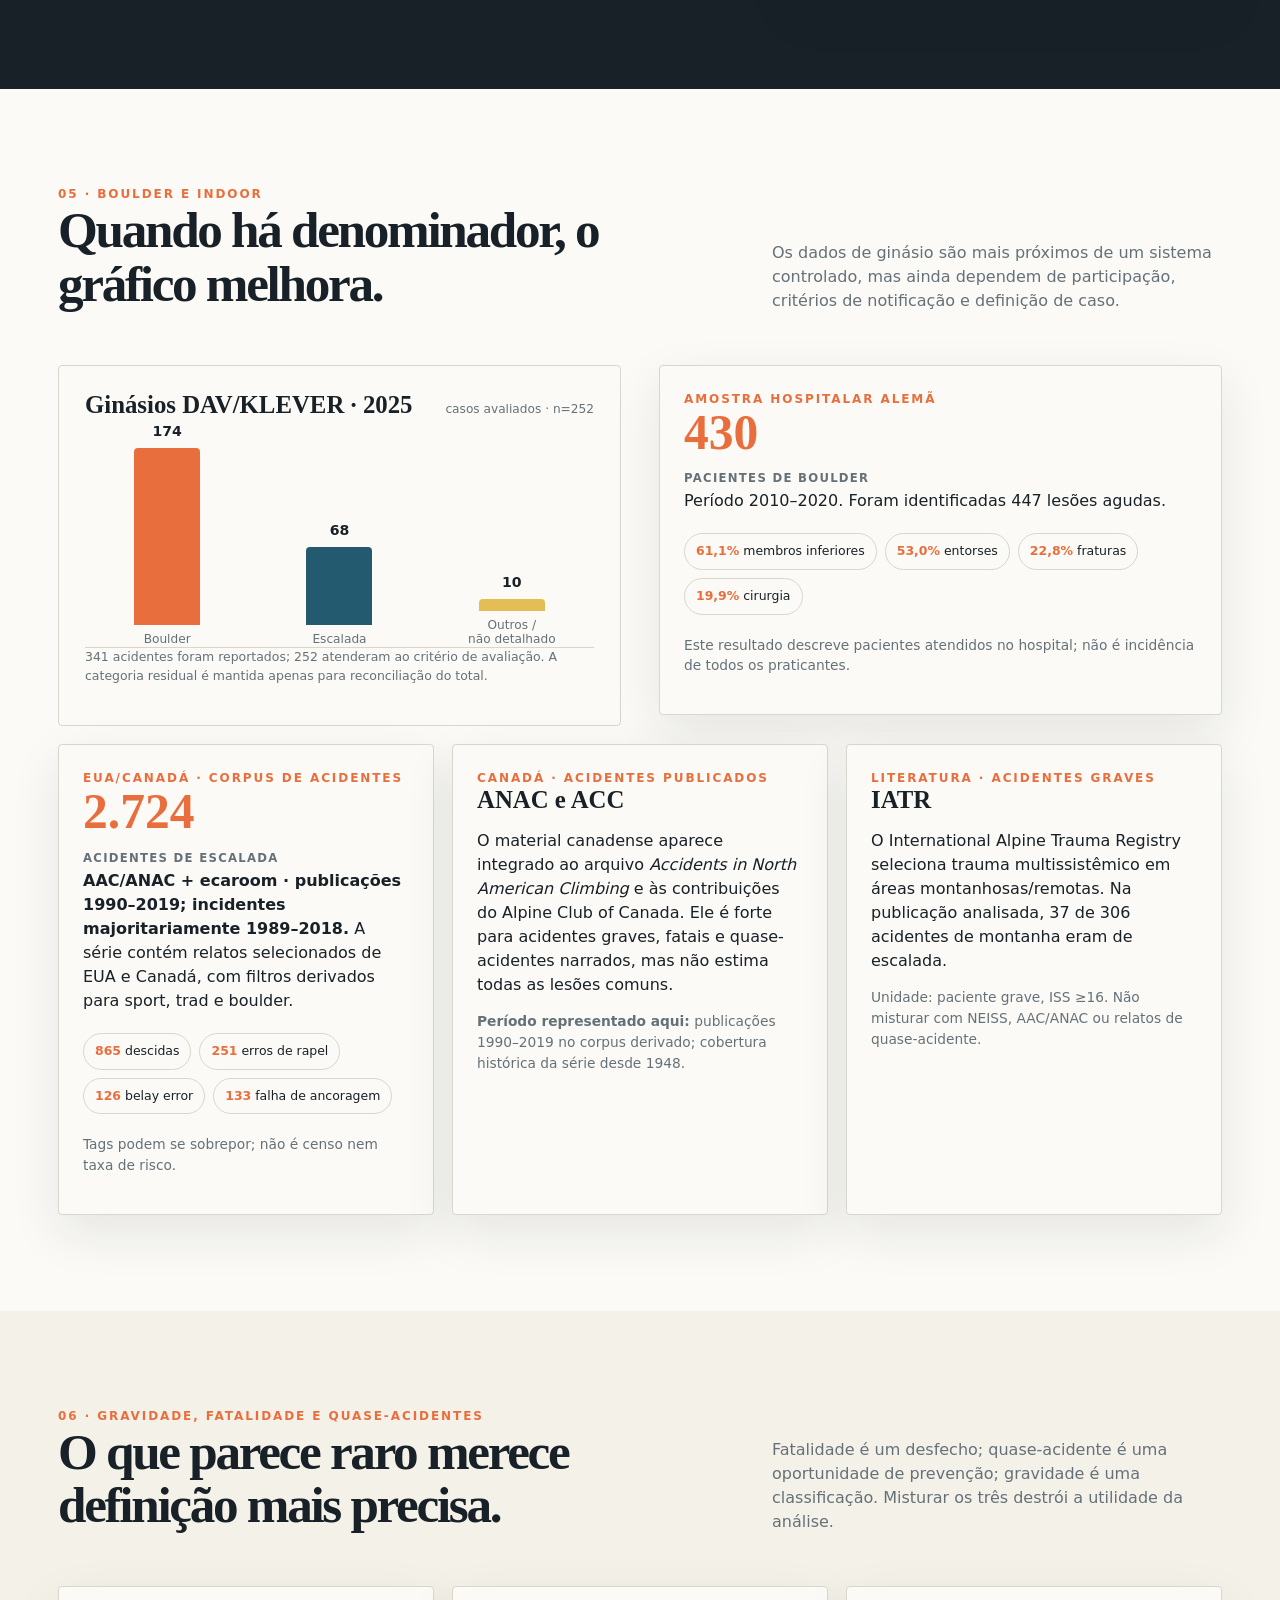
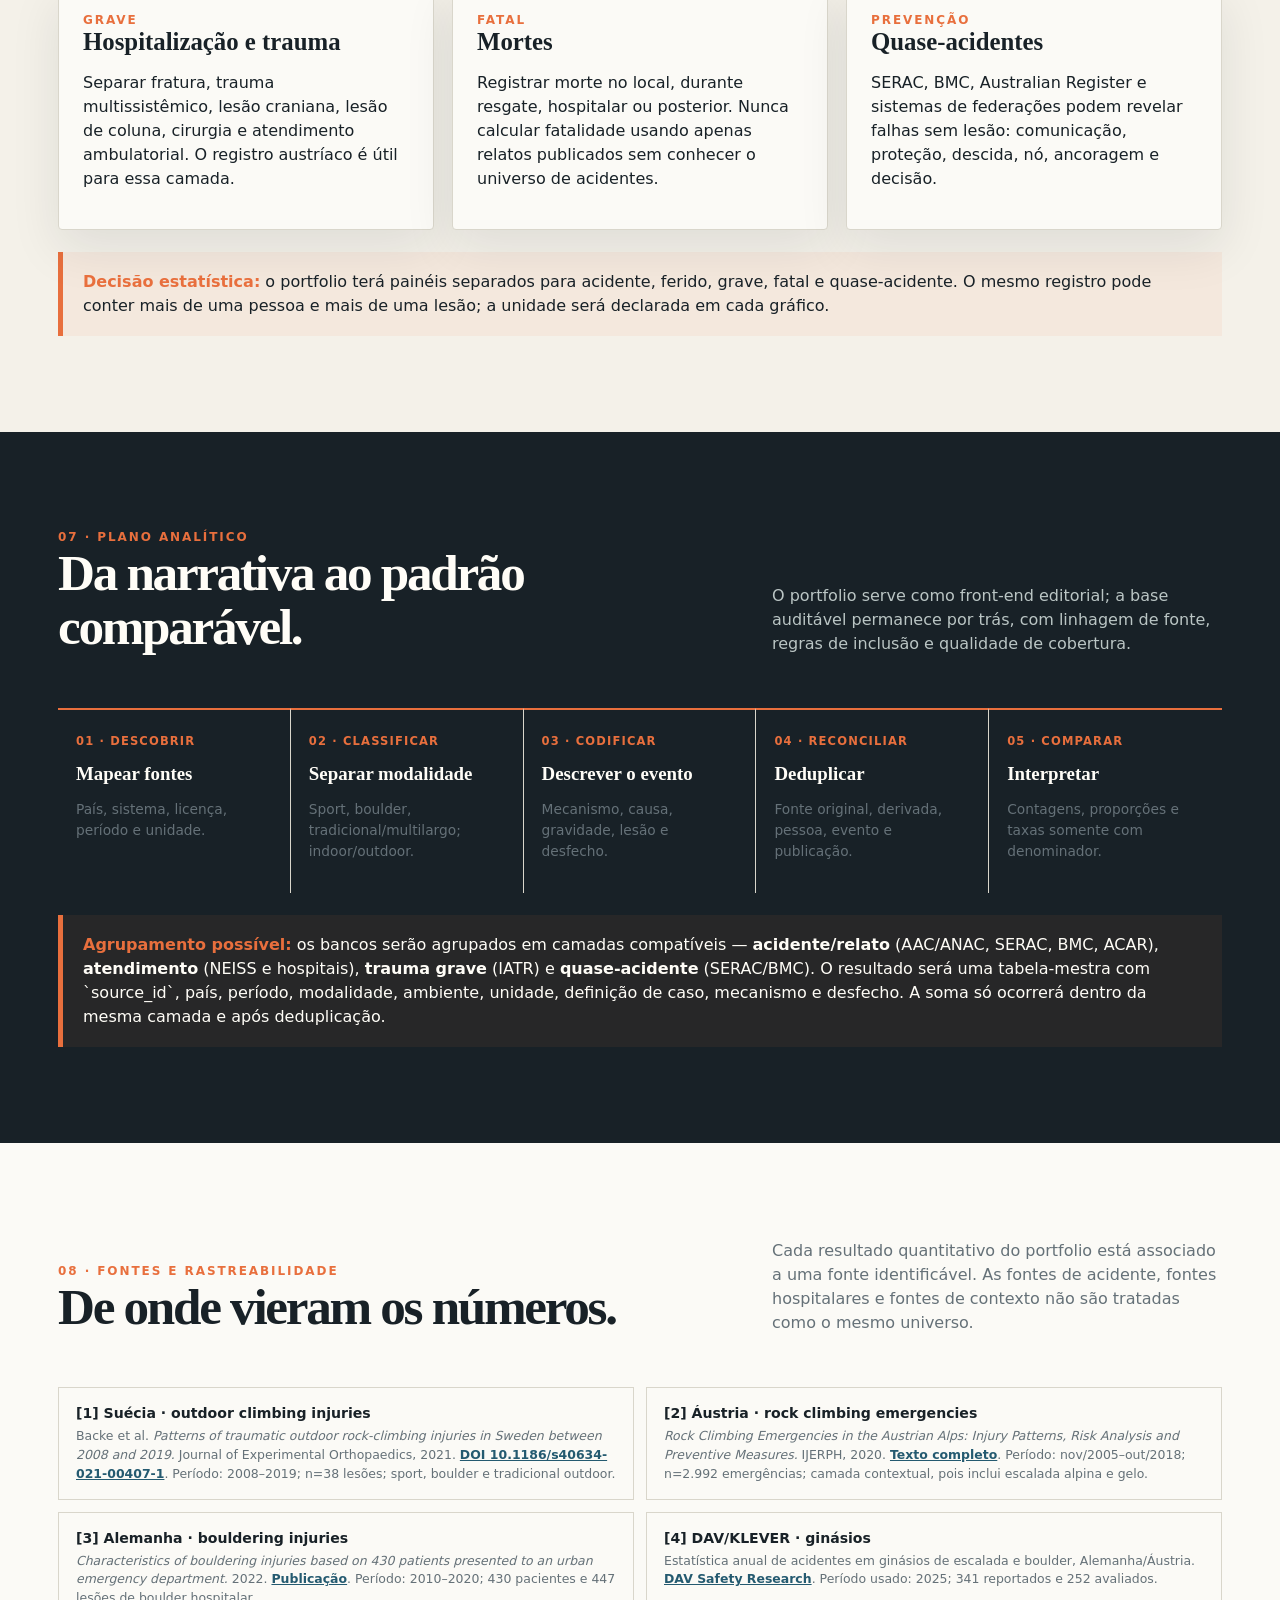
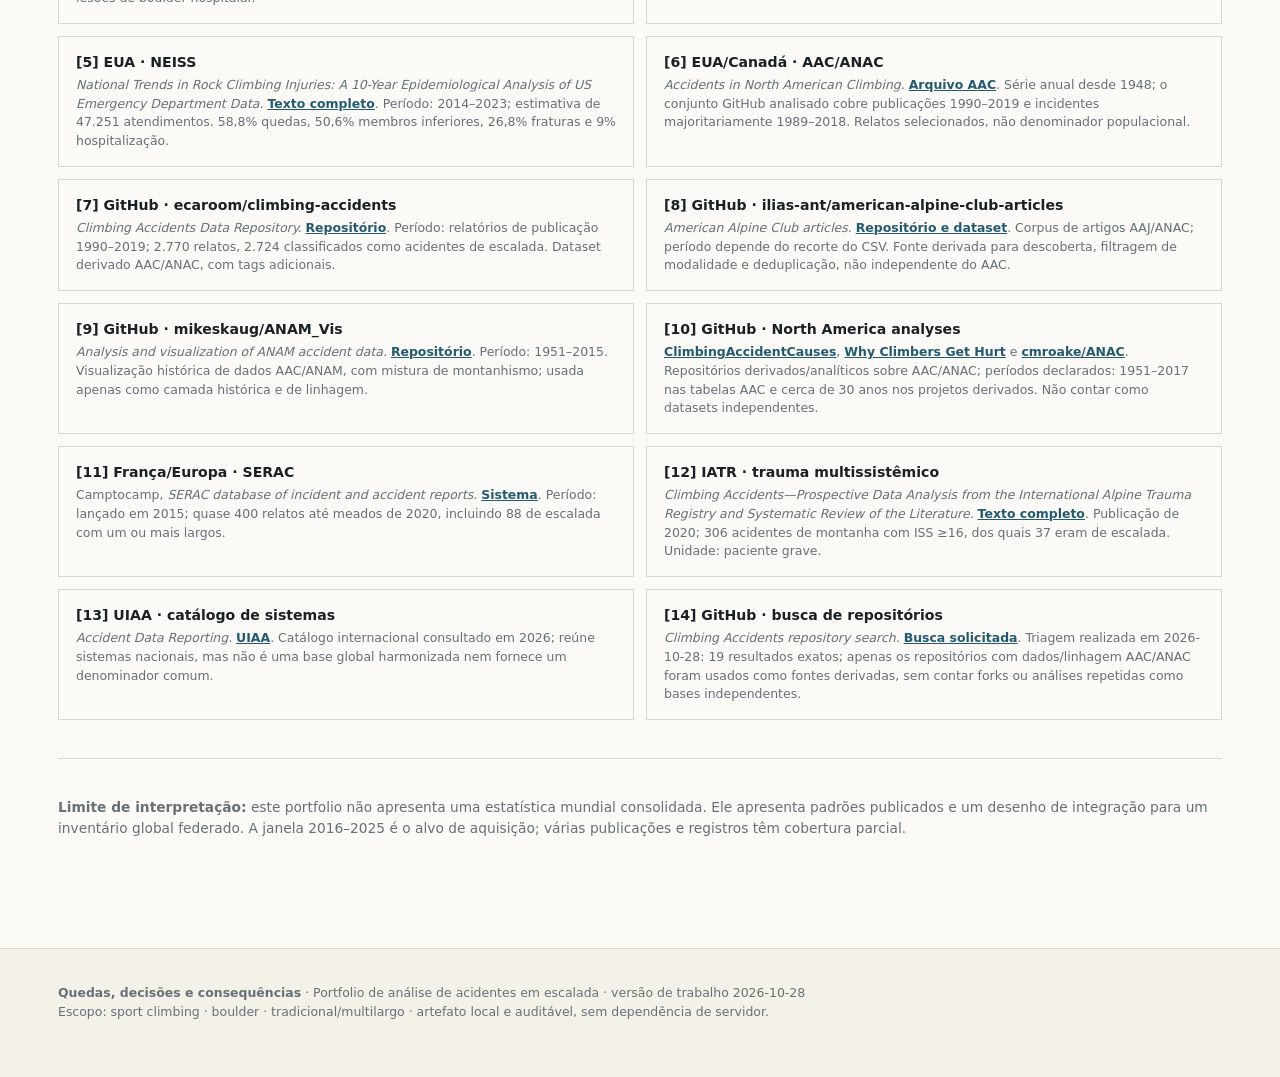
==== commit 9c709f6f: "Add English and Spanish portfolio pages" ====
--- a/index.html
+++ b/index.html
@@ -5,17 +5,12 @@
 <meta name="viewport" content="width=device-width, initial-scale=1">
 <title>Quedas, decisões e consequências — acidentes em escalada</title>
 <meta name="description" content="Portfolio editorial de análise de acidentes em escalada esportiva, boulder e escalada tradicional/multilargo.">
-<style>
-:root{--ink:#182127;--muted:#657178;--paper:#f4f1e9;--paper2:#fbfaf6;--line:#d9d6cb;--orange:#e86f3d;--orange2:#f5b08b;--blue:#245a70;--blue2:#7bb4c0;--pine:#294b43;--yellow:#e4bd55;--red:#b8463b;--white:#fffdf7;--shadow:0 18px 50px #14202718}
-*{box-sizing:border-box}html{scroll-behavior:smooth}body{margin:0;background:var(--paper);color:var(--ink);font-family:Inter,ui-sans-serif,system-ui,-apple-system,Segoe UI,sans-serif;line-height:1.5}.wrap{max-width:1220px;margin:auto;padding:0 28px}.eyebrow{font-size:.75rem;letter-spacing:.16em;text-transform:uppercase;font-weight:800;color:var(--orange)}h1,h2,h3{font-family:Georgia,serif;line-height:1.05;margin:0 0 16px}h1{font-size:clamp(3.2rem,7vw,7.4rem);letter-spacing:-.065em}h2{font-size:clamp(2rem,4vw,4.2rem);letter-spacing:-.045em}h3{font-size:1.55rem}p{margin:0 0 14px}.small{font-size:.86rem;color:var(--muted)}.tag{display:inline-flex;align-items:center;border:1px solid #ffffff50;border-radius:30px;padding:6px 10px;font-size:.73rem;letter-spacing:.08em;text-transform:uppercase;font-weight:800}.hero{min-height:720px;background:linear-gradient(125deg,#17242b 0%,#214a54 57%,#da6e45 140%);color:var(--white);position:relative;overflow:hidden}.hero:after{content:"";position:absolute;inset:0;opacity:.23;background-image:repeating-radial-gradient(ellipse at 75% 40%,transparent 0 44px,#fff 45px 46px,transparent 47px 88px);transform:rotate(-8deg) scale(1.5)}.hero .wrap{position:relative;z-index:1}.nav{display:flex;justify-content:space-between;align-items:center;padding:27px 0}.brand{font-weight:900;letter-spacing:.11em;text-transform:uppercase;font-size:.78rem}.nav a{color:#fff;text-decoration:none;font-size:.82rem;margin-left:18px;opacity:.8}.hero-grid{display:grid;grid-template-columns:1.1fr .9fr;gap:60px;align-items:end;padding:100px 0 80px}.hero h1{max-width:900px}.hero .dek{max-width:610px;font-size:1.16rem;color:#eef3ee}.hero-meta{display:flex;flex-wrap:wrap;gap:9px;margin-top:26px}.cliff{align-self:end;justify-self:end;width:min(100%,360px);border-left:1px solid #ffffff55;padding-left:22px}.cliff strong{display:block;font-size:4.5rem;line-height:.9;font-family:Georgia,serif}.section{padding:96px 0}.section.alt{background:var(--paper2)}.section.dark{background:var(--ink);color:var(--white)}.section-head{display:flex;justify-content:space-between;gap:28px;align-items:end;margin-bottom:38px}.section-head p{max-width:450px;color:var(--muted)}.dark .section-head p{color:#bac5c4}.grid{display:grid;gap:18px}.g3{grid-template-columns:repeat(3,1fr)}.g4{grid-template-columns:repeat(4,1fr)}.card{background:var(--paper2);border:1px solid var(--line);padding:24px;border-radius:4px;box-shadow:var(--shadow)}.dark .card{background:#223138;border-color:#ffffff18}.card .num{font:700 3.1rem/1 Georgia,serif;color:var(--orange);display:block;margin-bottom:8px}.card .label{font-size:.73rem;text-transform:uppercase;letter-spacing:.11em;font-weight:900;color:var(--muted)}.dark .label{color:#aabbb9}.kicker{border-top:3px solid var(--orange);padding-top:14px}.kicker h3{margin-top:9px}.chart-card{background:var(--paper2);border:1px solid var(--line);padding:26px;border-radius:4px}.chart-title{display:flex;justify-content:space-between;gap:12px;align-items:baseline;margin-bottom:20px}.chart-title h3{margin:0}.legend{font-size:.76rem;color:var(--muted)}.bars{display:flex;align-items:end;gap:28px;height:210px;padding:10px 10px 0;border-bottom:1px solid var(--line)}.barbox{height:100%;flex:1;display:flex;flex-direction:column;align-items:center;justify-content:end;gap:8px}.bar{width:min(66px,72%);background:var(--blue);border-radius:4px 4px 0 0;min-height:8px;position:relative}.bar.orange{background:var(--orange)}.bar.pine{background:var(--pine)}.bar.gold{background:var(--yellow)}.bar b{position:absolute;top:-27px;left:50%;transform:translateX(-50%);font-size:.88rem}.barlabel{text-align:center;font-size:.76rem;color:var(--muted);line-height:1.15}.bar-sub{font-size:.7rem;color:var(--muted);text-align:center}.callout{border-left:5px solid var(--orange);padding:18px 20px;background:#e86f3d12;margin-top:22px}.callout strong{color:var(--orange)}.split{display:grid;grid-template-columns:1fr 1fr;gap:38px;align-items:start}.quote{font-family:Georgia,serif;font-size:1.85rem;line-height:1.18;color:var(--blue);border-left:4px solid var(--orange);padding-left:22px}.dark .quote{color:#a8d1d2}.method{display:grid;grid-template-columns:repeat(5,1fr);gap:0;margin-top:34px}.step{padding:18px;border-top:2px solid var(--orange);border-right:1px solid var(--line);min-height:150px}.step:last-child{border-right:0}.step b{font-size:.72rem;letter-spacing:.1em;text-transform:uppercase;color:var(--orange)}.step h3{font-size:1.18rem;margin-top:12px}.source-list{display:grid;grid-template-columns:repeat(2,1fr);gap:12px}.source{padding:15px 17px;border:1px solid var(--line);background:var(--paper2);font-size:.88rem}.source a{color:var(--blue);font-weight:800}.source span{display:block;color:var(--muted);font-size:.78rem;margin-top:3px}.footer{padding:35px 0 55px;border-top:1px solid var(--line);font-size:.78rem;color:var(--muted)}.pillrow{display:flex;gap:8px;flex-wrap:wrap;margin:20px 0}.pill{border:1px solid var(--line);padding:8px 11px;border-radius:30px;font-size:.78rem;background:var(--paper2)}.pill b{color:var(--orange)}.risk-grid{display:grid;grid-template-columns:1.25fr .75fr;gap:20px}.risk{display:grid;grid-template-columns:44px 1fr;gap:14px;padding:19px 0;border-bottom:1px solid #ffffff20}.risk:last-child{border-bottom:0}.risk-icon{width:38px;height:38px;border-radius:50%;background:var(--orange);color:#fff;display:grid;place-items:center;font-weight:900}.note{font-size:.78rem;color:var(--muted)}.dark .note{color:#aabbb9}.rule{height:1px;background:var(--line);margin:38px 0}
-@media(max-width:850px){.hero-grid,.split,.risk-grid{grid-template-columns:1fr}.hero{min-height:650px}.cliff{justify-self:start;margin-top:20px}.g4{grid-template-columns:repeat(2,1fr)}.g3{grid-template-columns:1fr}.method{grid-template-columns:1fr 1fr}.step{border-right:0}.source-list{grid-template-columns:1fr}.section{padding:70px 0}.section-head{display:block}.section-head p{margin-top:15px}}
-@media(max-width:520px){.wrap{padding:0 18px}.nav a{display:none}.hero-grid{padding:72px 0 58px}.hero h1{font-size:3.55rem}.g4{grid-template-columns:1fr}.method{grid-template-columns:1fr}.bars{gap:14px}.bar{width:55px}}
-</style>
+<link rel="stylesheet" href="styles.css">
 </head>
 <body>
 <header class="hero" id="topo">
  <div class="wrap">
-  <nav class="nav"><div class="brand">Field Notes · Climbing Safety</div><div><a href="#evidencia">Evidência</a><a href="#modalidades">Modalidades</a><a href="#fontes">Fontes</a></div></nav>
+  <nav class="nav"><div class="brand">Field Notes · Climbing Safety</div><div><a href="index-en.html">EN</a><a href="index-es.html">ES</a><a href="#evidencia">Evidência</a><a href="#modalidades">Modalidades</a><a href="#fontes">Fontes</a></div></nav>
   <div class="hero-grid">
    <div><div class="eyebrow">Portfolio de análise · 2016–2025 / janela-alvo</div><h1>Quedas, decisões e consequências.</h1><p class="dek">Um mapa editorial dos acidentes em escalada esportiva, boulder e escalada tradicional/multilargo — com estatísticas publicadas, bases de incidentes e limites que não podem ser maquiados por um gráfico bonito.</p><div class="hero-meta"><span class="tag">Sport climbing</span><span class="tag">Boulder</span><span class="tag">Trad · multilargo</span><span class="tag">Global federado</span></div></div>
    <aside class="cliff"><strong>3</strong><div>modalidades principais<br>mantidas separadas</div><div class="rule"></div><strong>0</strong><div>taxas globais inventadas<br>sem denominador comparável</div></aside>
--- a/styles.css
+++ b/styles.css
@@ -0,0 +1,4 @@
+:root{--ink:#182127;--muted:#657178;--paper:#f4f1e9;--paper2:#fbfaf6;--line:#d9d6cb;--orange:#e86f3d;--orange2:#f5b08b;--blue:#245a70;--blue2:#7bb4c0;--pine:#294b43;--yellow:#e4bd55;--red:#b8463b;--white:#fffdf7;--shadow:0 18px 50px #14202718}
+*{box-sizing:border-box}html{scroll-behavior:smooth}body{margin:0;background:var(--paper);color:var(--ink);font-family:Inter,ui-sans-serif,system-ui,-apple-system,Segoe UI,sans-serif;line-height:1.5}.wrap{max-width:1220px;margin:auto;padding:0 28px}.eyebrow{font-size:.75rem;letter-spacing:.16em;text-transform:uppercase;font-weight:800;color:var(--orange)}h1,h2,h3{font-family:Georgia,serif;line-height:1.05;margin:0 0 16px}h1{font-size:clamp(3.2rem,7vw,7.4rem);letter-spacing:-.065em}h2{font-size:clamp(2rem,4vw,4.2rem);letter-spacing:-.045em}h3{font-size:1.55rem}p{margin:0 0 14px}.small{font-size:.86rem;color:var(--muted)}.tag{display:inline-flex;align-items:center;border:1px solid #ffffff50;border-radius:30px;padding:6px 10px;font-size:.73rem;letter-spacing:.08em;text-transform:uppercase;font-weight:800}.hero{min-height:720px;background:linear-gradient(125deg,#17242b 0%,#214a54 57%,#da6e45 140%);color:var(--white);position:relative;overflow:hidden}.hero:after{content:"";position:absolute;inset:0;opacity:.23;background-image:repeating-radial-gradient(ellipse at 75% 40%,transparent 0 44px,#fff 45px 46px,transparent 47px 88px);transform:rotate(-8deg) scale(1.5)}.hero .wrap{position:relative;z-index:1}.nav{display:flex;justify-content:space-between;align-items:center;padding:27px 0}.brand{font-weight:900;letter-spacing:.11em;text-transform:uppercase;font-size:.78rem}.nav a{color:#fff;text-decoration:none;font-size:.82rem;margin-left:18px;opacity:.8}.hero-grid{display:grid;grid-template-columns:1.1fr .9fr;gap:60px;align-items:end;padding:100px 0 80px}.hero h1{max-width:900px}.hero .dek{max-width:610px;font-size:1.16rem;color:#eef3ee}.hero-meta{display:flex;flex-wrap:wrap;gap:9px;margin-top:26px}.cliff{align-self:end;justify-self:end;width:min(100%,360px);border-left:1px solid #ffffff55;padding-left:22px}.cliff strong{display:block;font-size:4.5rem;line-height:.9;font-family:Georgia,serif}.section{padding:96px 0}.section.alt{background:var(--paper2)}.section.dark{background:var(--ink);color:var(--white)}.section-head{display:flex;justify-content:space-between;gap:28px;align-items:end;margin-bottom:38px}.section-head p{max-width:450px;color:var(--muted)}.dark .section-head p{color:#bac5c4}.grid{display:grid;gap:18px}.g3{grid-template-columns:repeat(3,1fr)}.g4{grid-template-columns:repeat(4,1fr)}.card{background:var(--paper2);border:1px solid var(--line);padding:24px;border-radius:4px;box-shadow:var(--shadow)}.dark .card{background:#223138;border-color:#ffffff18}.card .num{font:700 3.1rem/1 Georgia,serif;color:var(--orange);display:block;margin-bottom:8px}.card .label{font-size:.73rem;text-transform:uppercase;letter-spacing:.11em;font-weight:900;color:var(--muted)}.dark .label{color:#aabbb9}.kicker{border-top:3px solid var(--orange);padding-top:14px}.kicker h3{margin-top:9px}.chart-card{background:var(--paper2);border:1px solid var(--line);padding:26px;border-radius:4px}.chart-title{display:flex;justify-content:space-between;gap:12px;align-items:baseline;margin-bottom:20px}.chart-title h3{margin:0}.legend{font-size:.76rem;color:var(--muted)}.bars{display:flex;align-items:end;gap:28px;height:210px;padding:10px 10px 0;border-bottom:1px solid var(--line)}.barbox{height:100%;flex:1;display:flex;flex-direction:column;align-items:center;justify-content:end;gap:8px}.bar{width:min(66px,72%);background:var(--blue);border-radius:4px 4px 0 0;min-height:8px;position:relative}.bar.orange{background:var(--orange)}.bar.pine{background:var(--pine)}.bar.gold{background:var(--yellow)}.bar b{position:absolute;top:-27px;left:50%;transform:translateX(-50%);font-size:.88rem}.barlabel{text-align:center;font-size:.76rem;color:var(--muted);line-height:1.15}.bar-sub{font-size:.7rem;color:var(--muted);text-align:center}.callout{border-left:5px solid var(--orange);padding:18px 20px;background:#e86f3d12;margin-top:22px}.callout strong{color:var(--orange)}.split{display:grid;grid-template-columns:1fr 1fr;gap:38px;align-items:start}.quote{font-family:Georgia,serif;font-size:1.85rem;line-height:1.18;color:var(--blue);border-left:4px solid var(--orange);padding-left:22px}.dark .quote{color:#a8d1d2}.method{display:grid;grid-template-columns:repeat(5,1fr);gap:0;margin-top:34px}.step{padding:18px;border-top:2px solid var(--orange);border-right:1px solid var(--line);min-height:150px}.step:last-child{border-right:0}.step b{font-size:.72rem;letter-spacing:.1em;text-transform:uppercase;color:var(--orange)}.step h3{font-size:1.18rem;margin-top:12px}.source-list{display:grid;grid-template-columns:repeat(2,1fr);gap:12px}.source{padding:15px 17px;border:1px solid var(--line);background:var(--paper2);font-size:.88rem}.source a{color:var(--blue);font-weight:800}.source span{display:block;color:var(--muted);font-size:.78rem;margin-top:3px}.footer{padding:35px 0 55px;border-top:1px solid var(--line);font-size:.78rem;color:var(--muted)}.pillrow{display:flex;gap:8px;flex-wrap:wrap;margin:20px 0}.pill{border:1px solid var(--line);padding:8px 11px;border-radius:30px;font-size:.78rem;background:var(--paper2)}.pill b{color:var(--orange)}.risk-grid{display:grid;grid-template-columns:1.25fr .75fr;gap:20px}.risk{display:grid;grid-template-columns:44px 1fr;gap:14px;padding:19px 0;border-bottom:1px solid #ffffff20}.risk:last-child{border-bottom:0}.risk-icon{width:38px;height:38px;border-radius:50%;background:var(--orange);color:#fff;display:grid;place-items:center;font-weight:900}.note{font-size:.78rem;color:var(--muted)}.dark .note{color:#aabbb9}.rule{height:1px;background:var(--line);margin:38px 0}
+@media(max-width:850px){.hero-grid,.split,.risk-grid{grid-template-columns:1fr}.hero{min-height:650px}.cliff{justify-self:start;margin-top:20px}.g4{grid-template-columns:repeat(2,1fr)}.g3{grid-template-columns:1fr}.method{grid-template-columns:1fr 1fr}.step{border-right:0}.source-list{grid-template-columns:1fr}.section{padding:70px 0}.section-head{display:block}.section-head p{margin-top:15px}}
+@media(max-width:520px){.wrap{padding:0 18px}.nav a{display:none}.hero-grid{padding:72px 0 58px}.hero h1{font-size:3.55rem}.g4{grid-template-columns:1fr}.method{grid-template-columns:1fr}.bars{gap:14px}.bar{width:55px}}
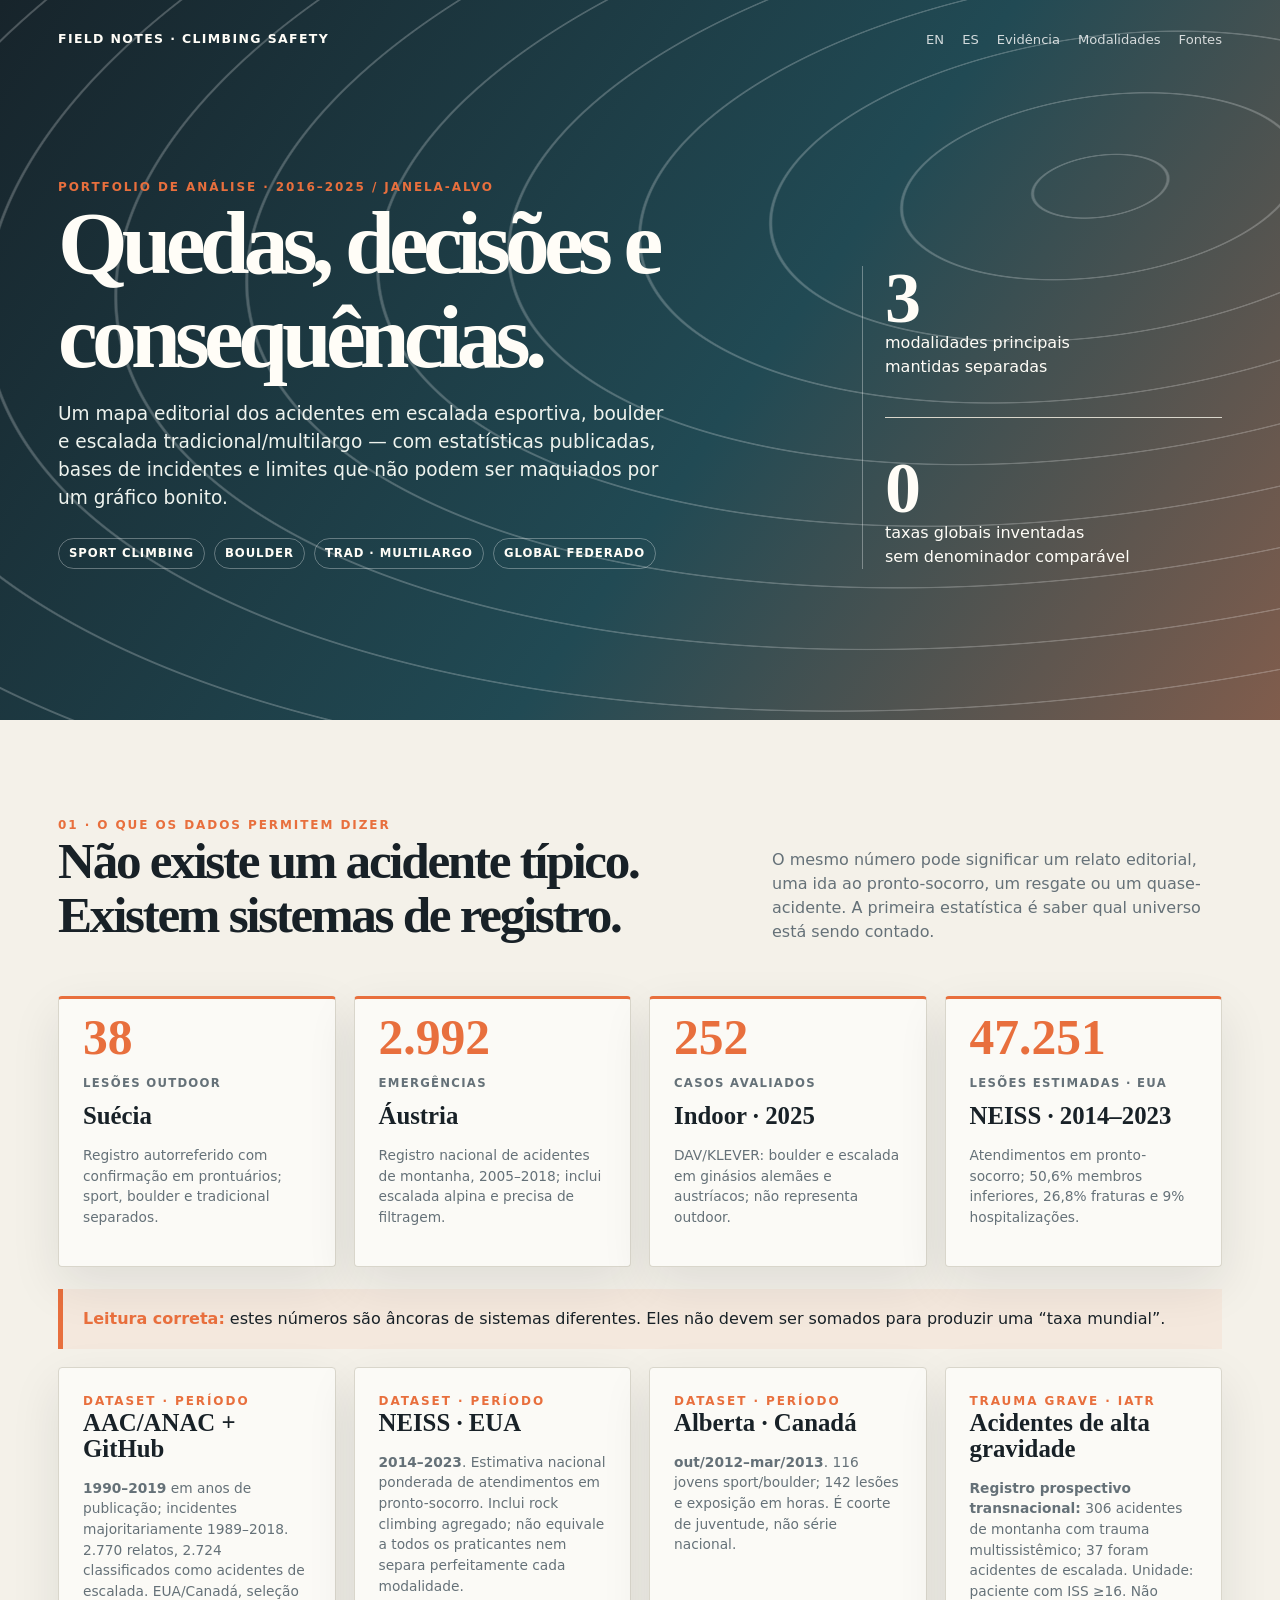
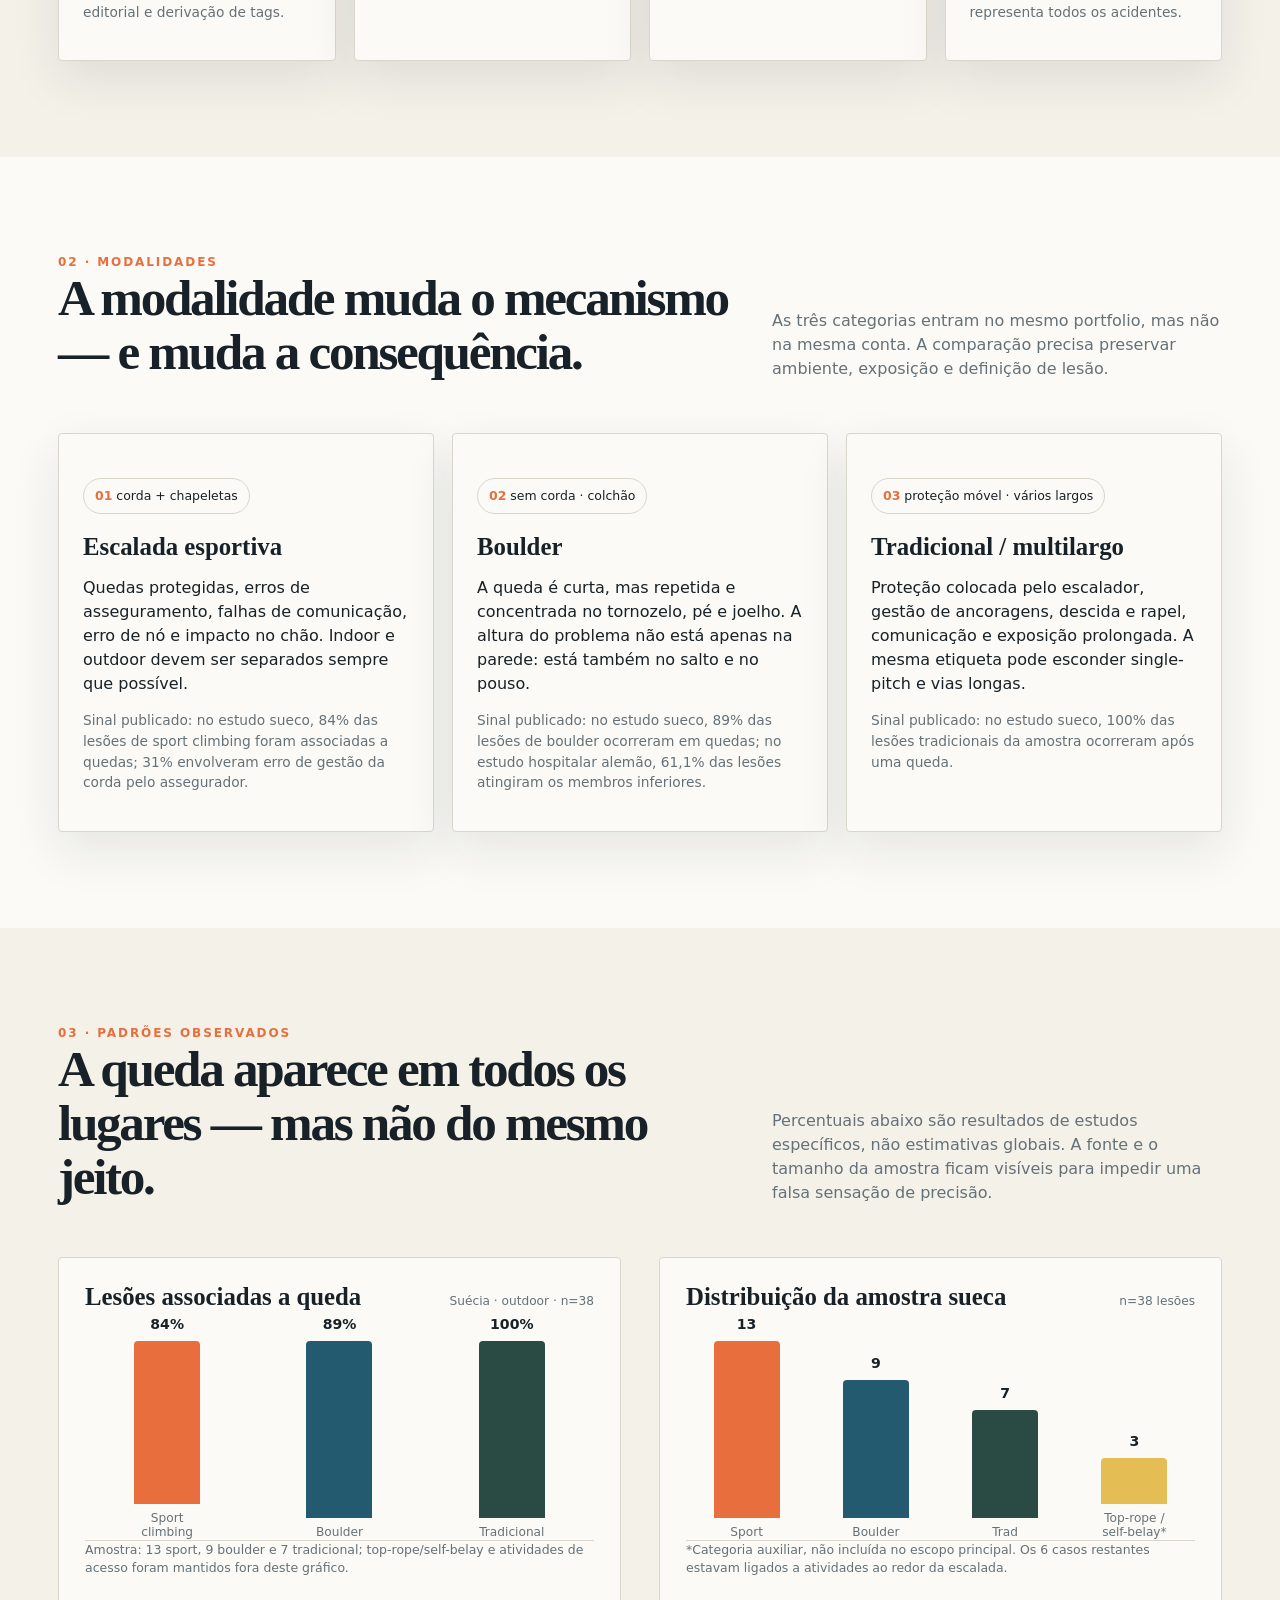
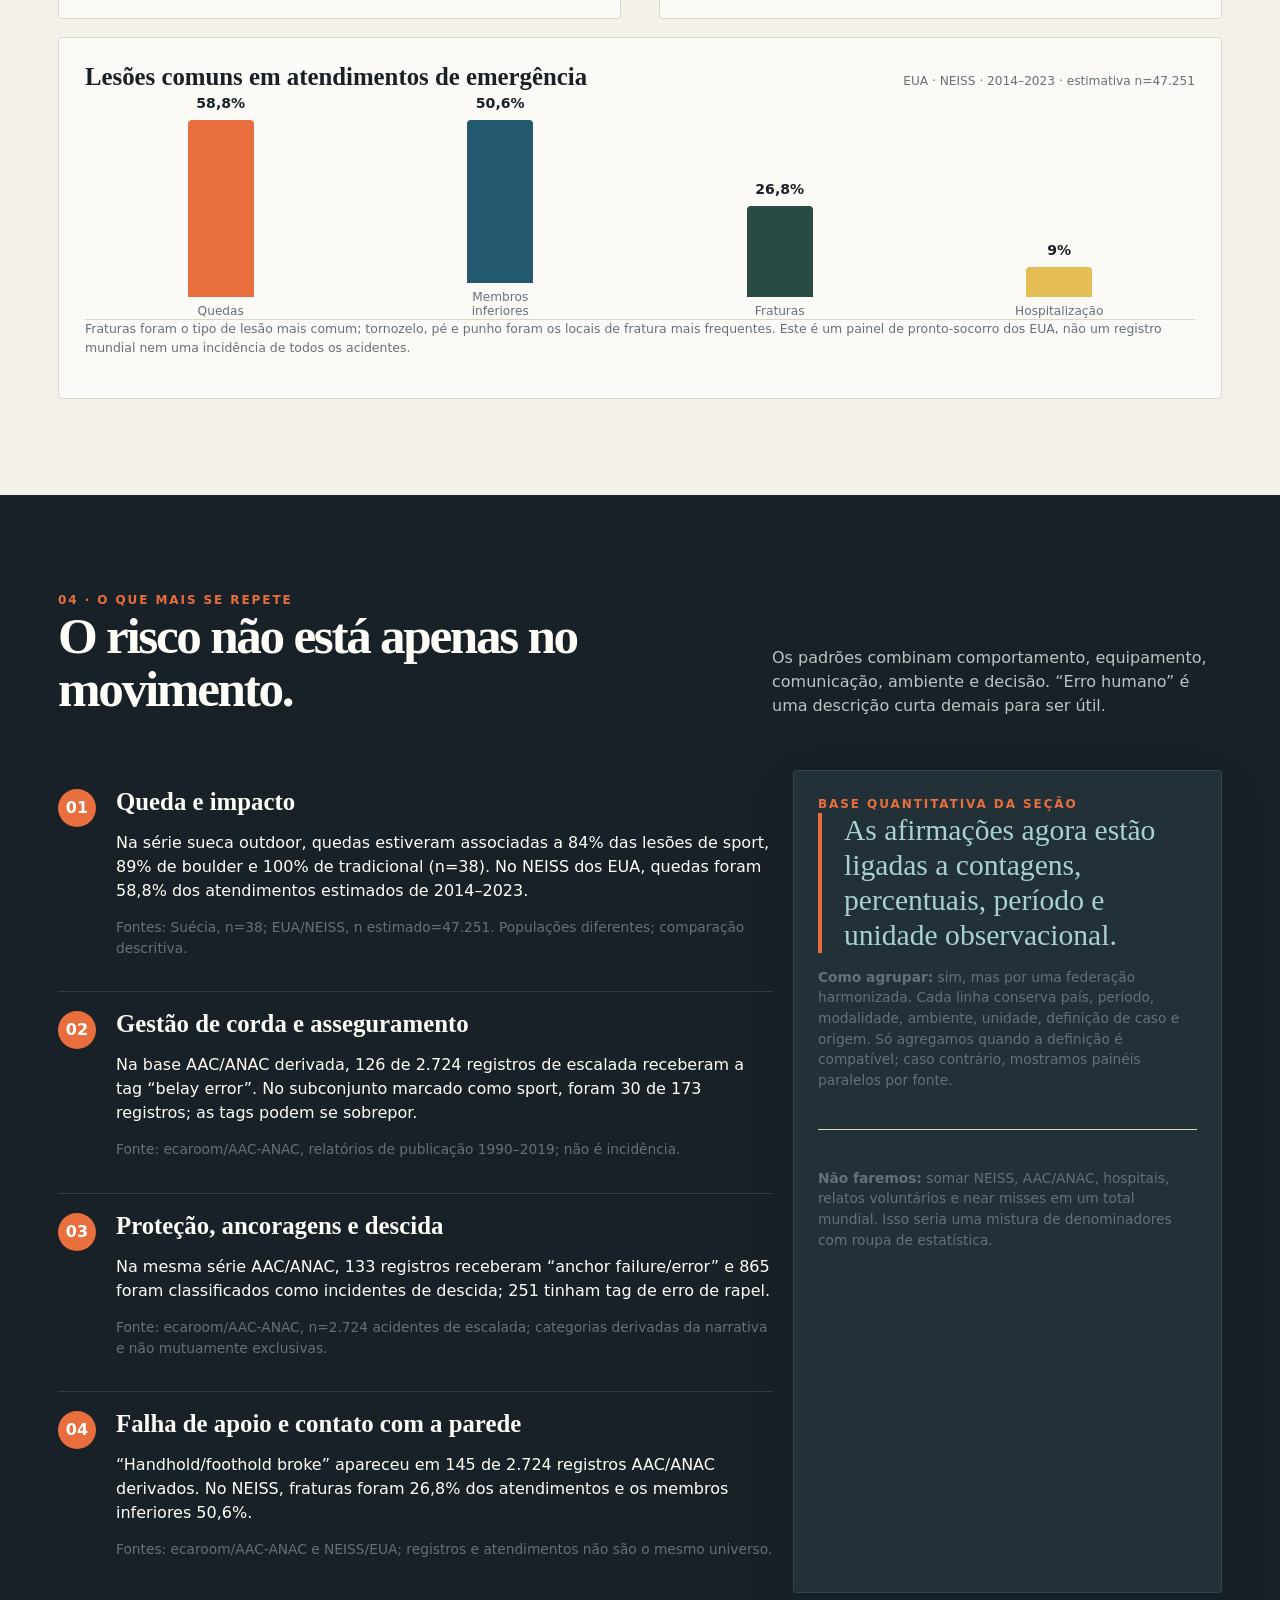
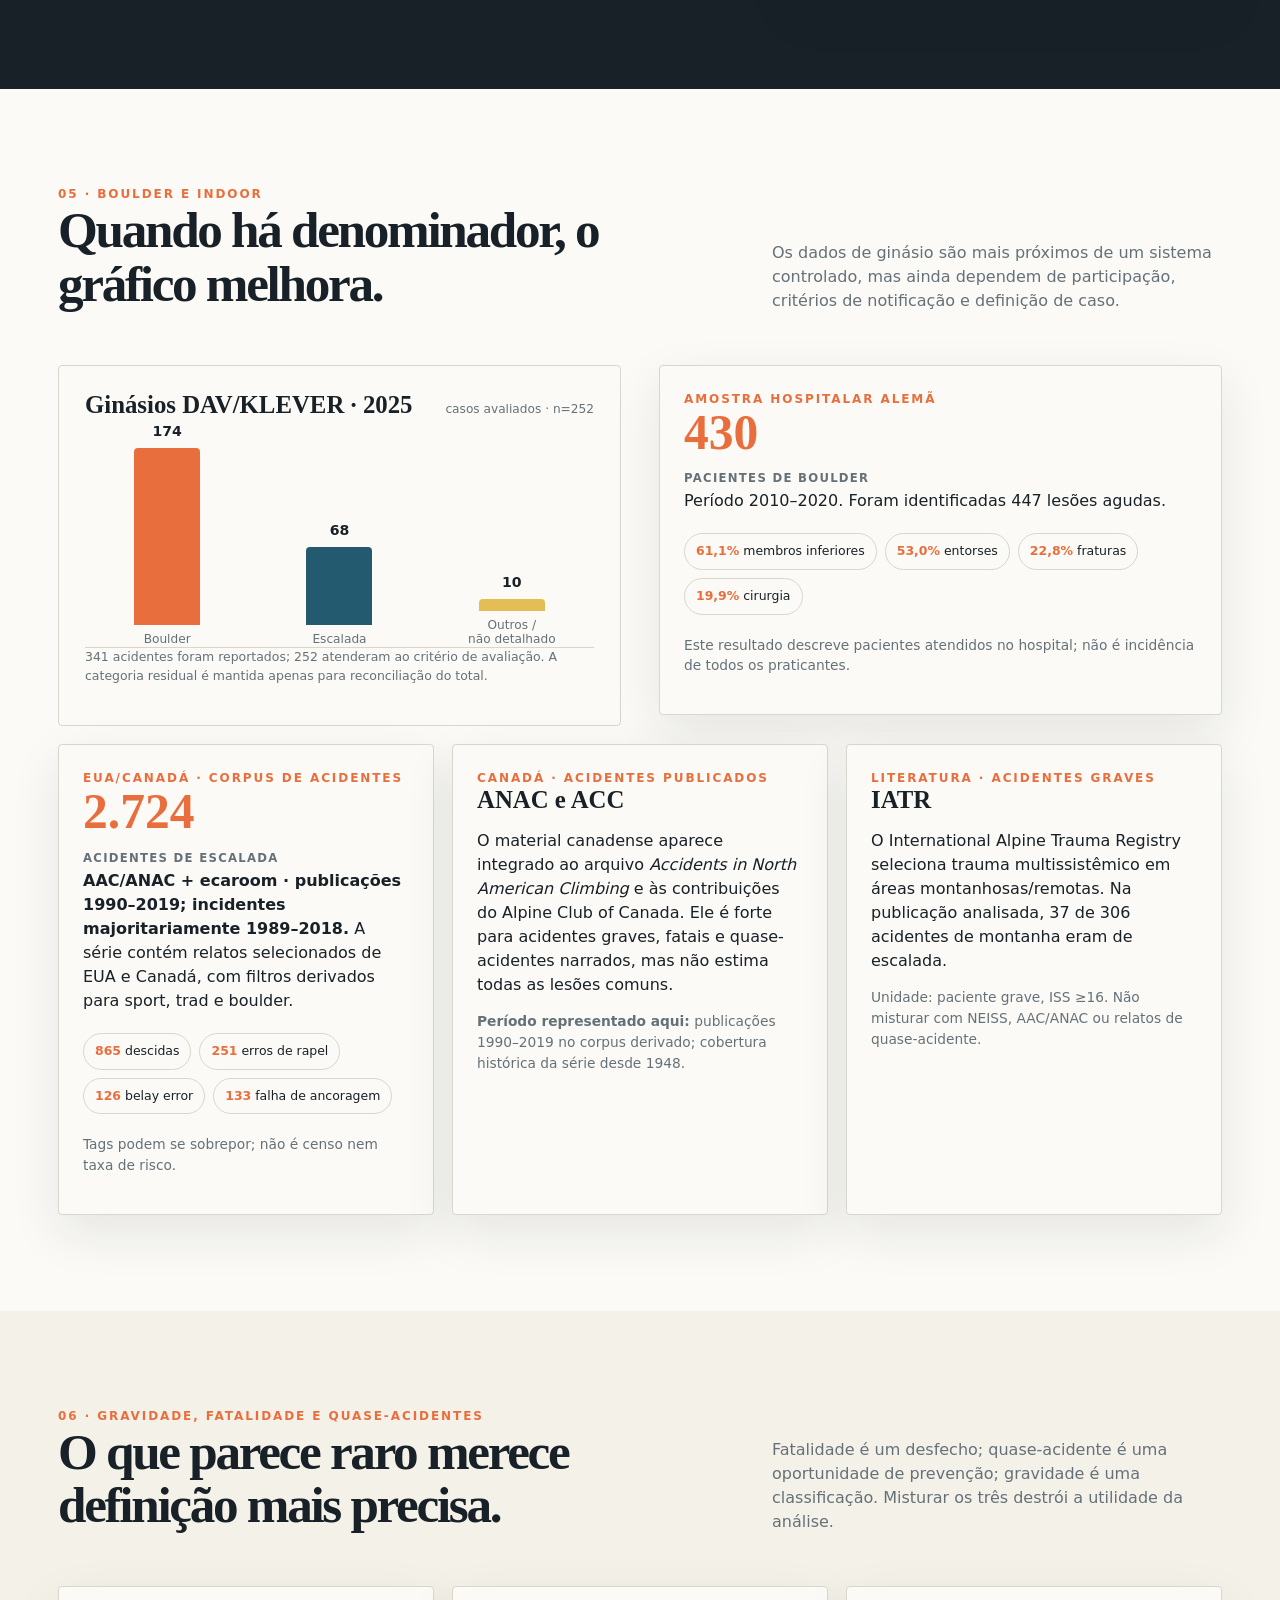
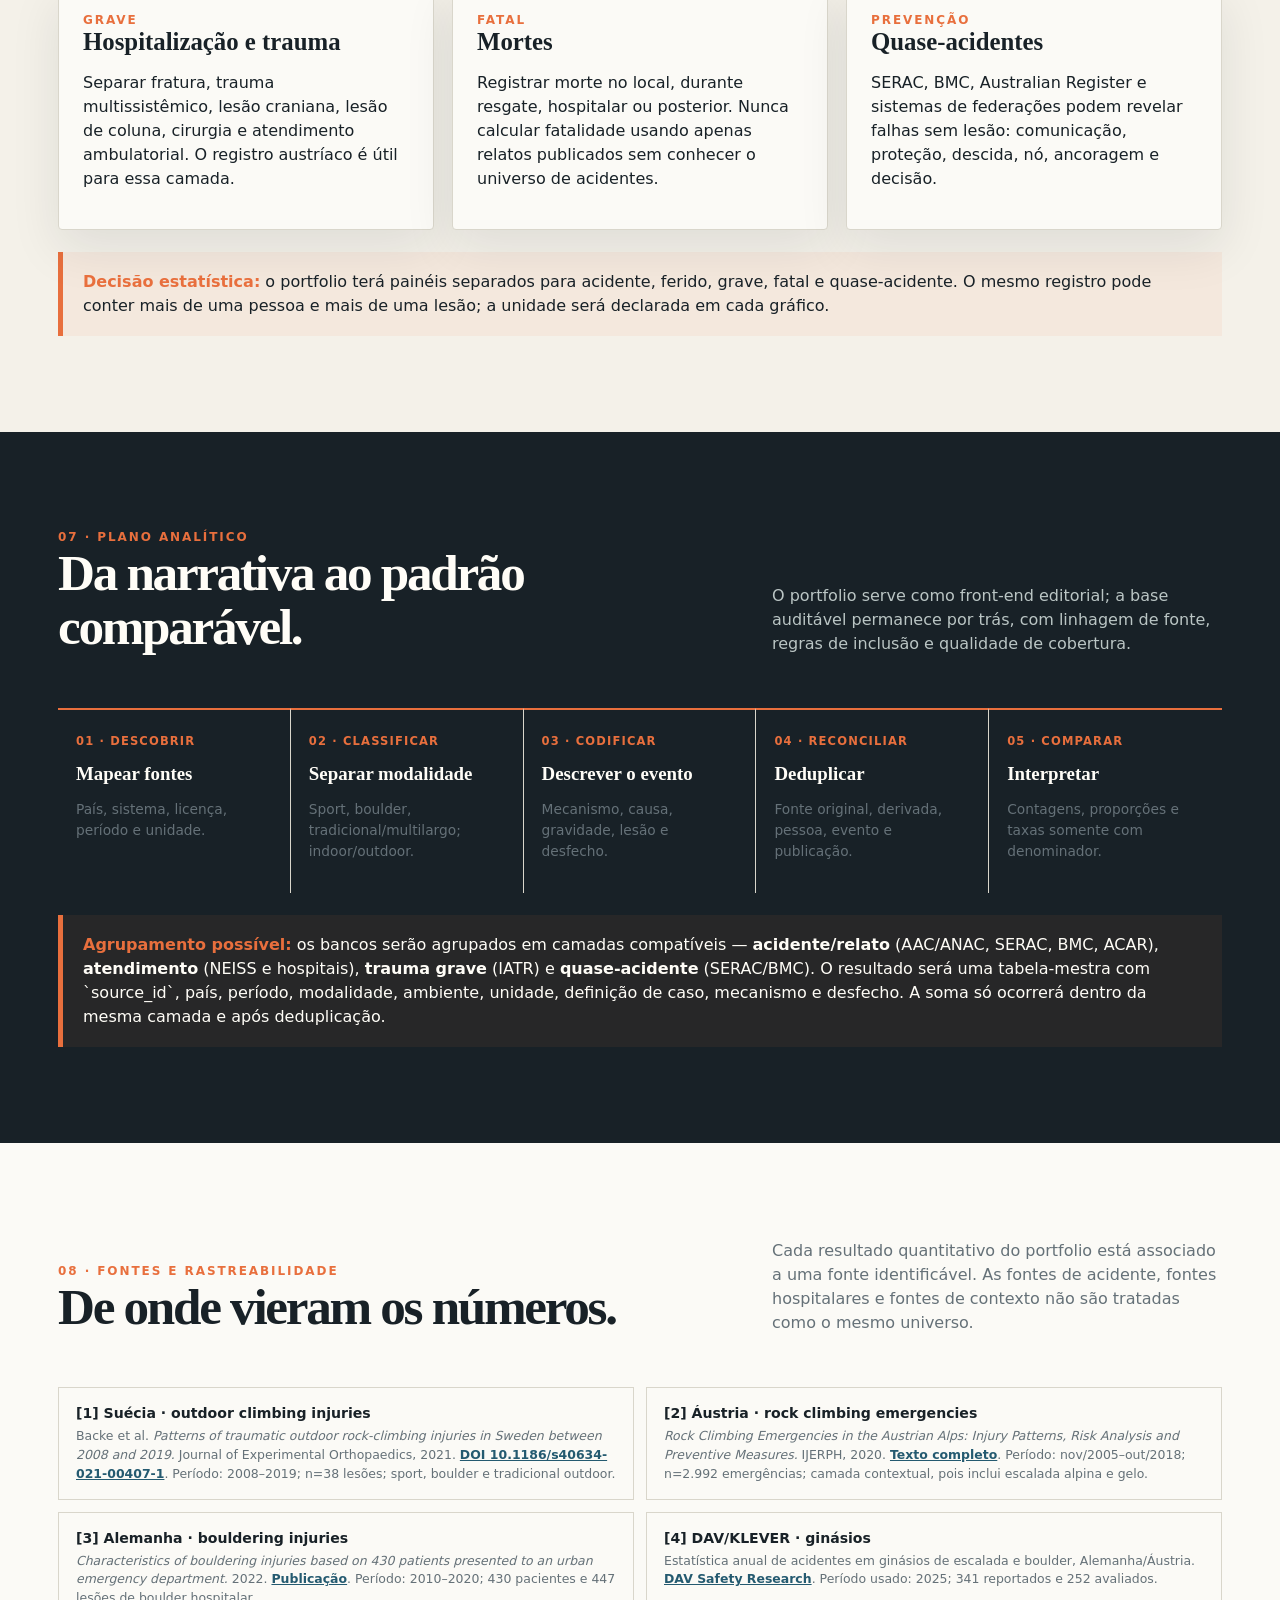
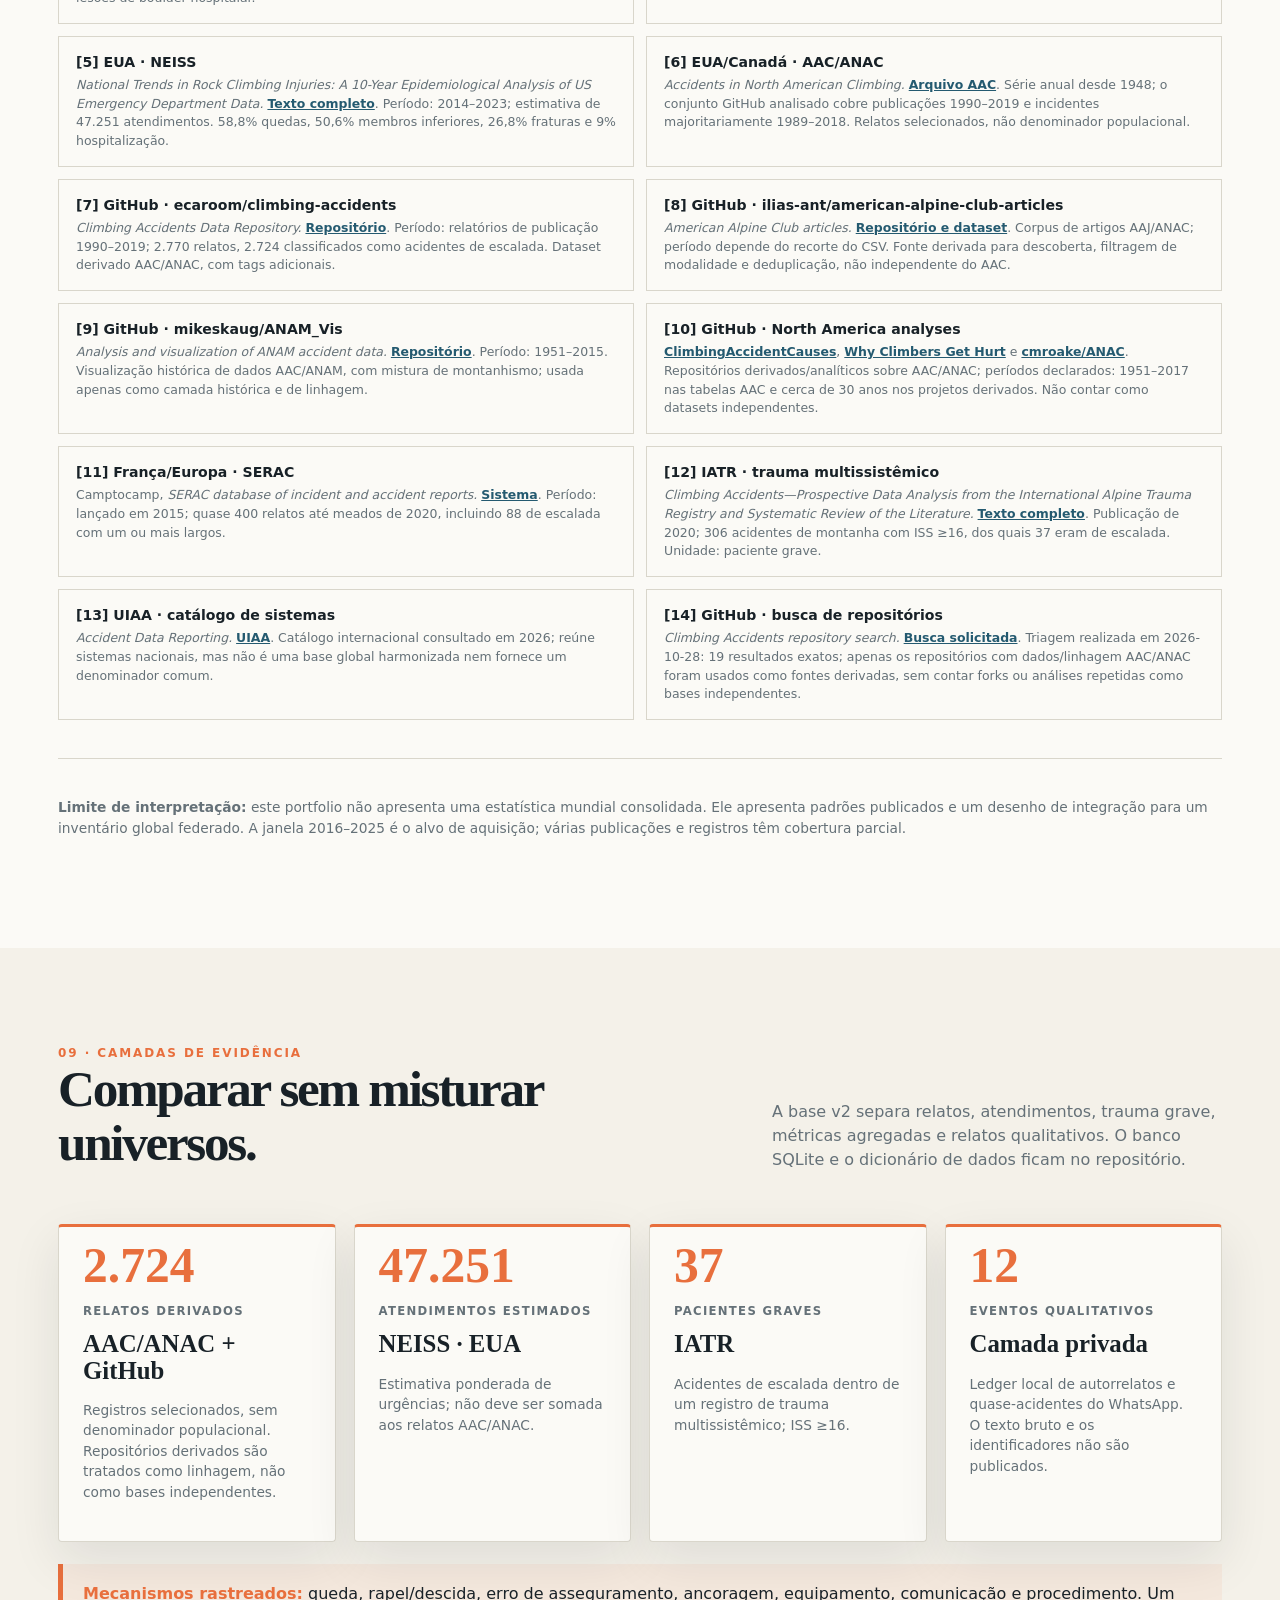
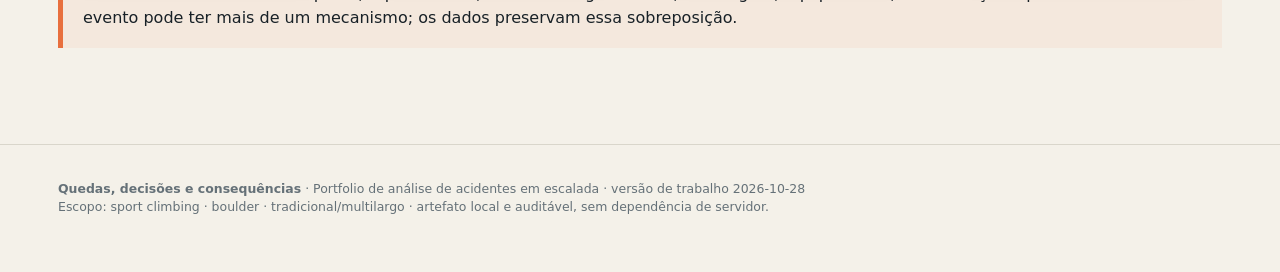
==== commit e541c669: "Add federated accident data model and evidence layers" ====
--- a/index.html
+++ b/index.html
@@ -106,5 +106,7 @@
  </div>
  <div class="rule"></div><p class="small"><b>Limite de interpretação:</b> este portfolio não apresenta uma estatística mundial consolidada. Ele apresenta padrões publicados e um desenho de integração para um inventário global federado. A janela 2016–2025 é o alvo de aquisição; várias publicações e registros têm cobertura parcial.</p>
 </div></section>
+<section class="section" id="camadas"><div class="wrap"><div class="section-head"><div><div class="eyebrow">09 · Camadas de evidência</div><h2>Comparar sem misturar universos.</h2></div><p>A base v2 separa relatos, atendimentos, trauma grave, métricas agregadas e relatos qualitativos. O banco SQLite e o dicionário de dados ficam no repositório.</p></div><div class="grid g4"><div class="card kicker"><span class="num">2.724</span><span class="label">relatos derivados</span><h3>AAC/ANAC + GitHub</h3><p class="small">Registros selecionados, sem denominador populacional. Repositórios derivados são tratados como linhagem, não como bases independentes.</p></div><div class="card kicker"><span class="num">47.251</span><span class="label">atendimentos estimados</span><h3>NEISS · EUA</h3><p class="small">Estimativa ponderada de urgências; não deve ser somada aos relatos AAC/ANAC.</p></div><div class="card kicker"><span class="num">37</span><span class="label">pacientes graves</span><h3>IATR</h3><p class="small">Acidentes de escalada dentro de um registro de trauma multissistêmico; ISS ≥16.</p></div><div class="card kicker"><span class="num">12</span><span class="label">eventos qualitativos</span><h3>Camada privada</h3><p class="small">Ledger local de autorrelatos e quase-acidentes do WhatsApp. O texto bruto e os identificadores não são publicados.</p></div></div><div class="callout"><strong>Mecanismos rastreados:</strong> queda, rapel/descida, erro de asseguramento, ancoragem, equipamento, comunicação e procedimento. Um evento pode ter mais de um mecanismo; os dados preservam essa sobreposição.</div></div></section>
+
 <footer class="footer"><div class="wrap"><b>Quedas, decisões e consequências</b> · Portfolio de análise de acidentes em escalada · versão de trabalho 2026-10-28<br>Escopo: sport climbing · boulder · tradicional/multilargo · artefato local e auditável, sem dependência de servidor.</div></footer>
 </body></html>
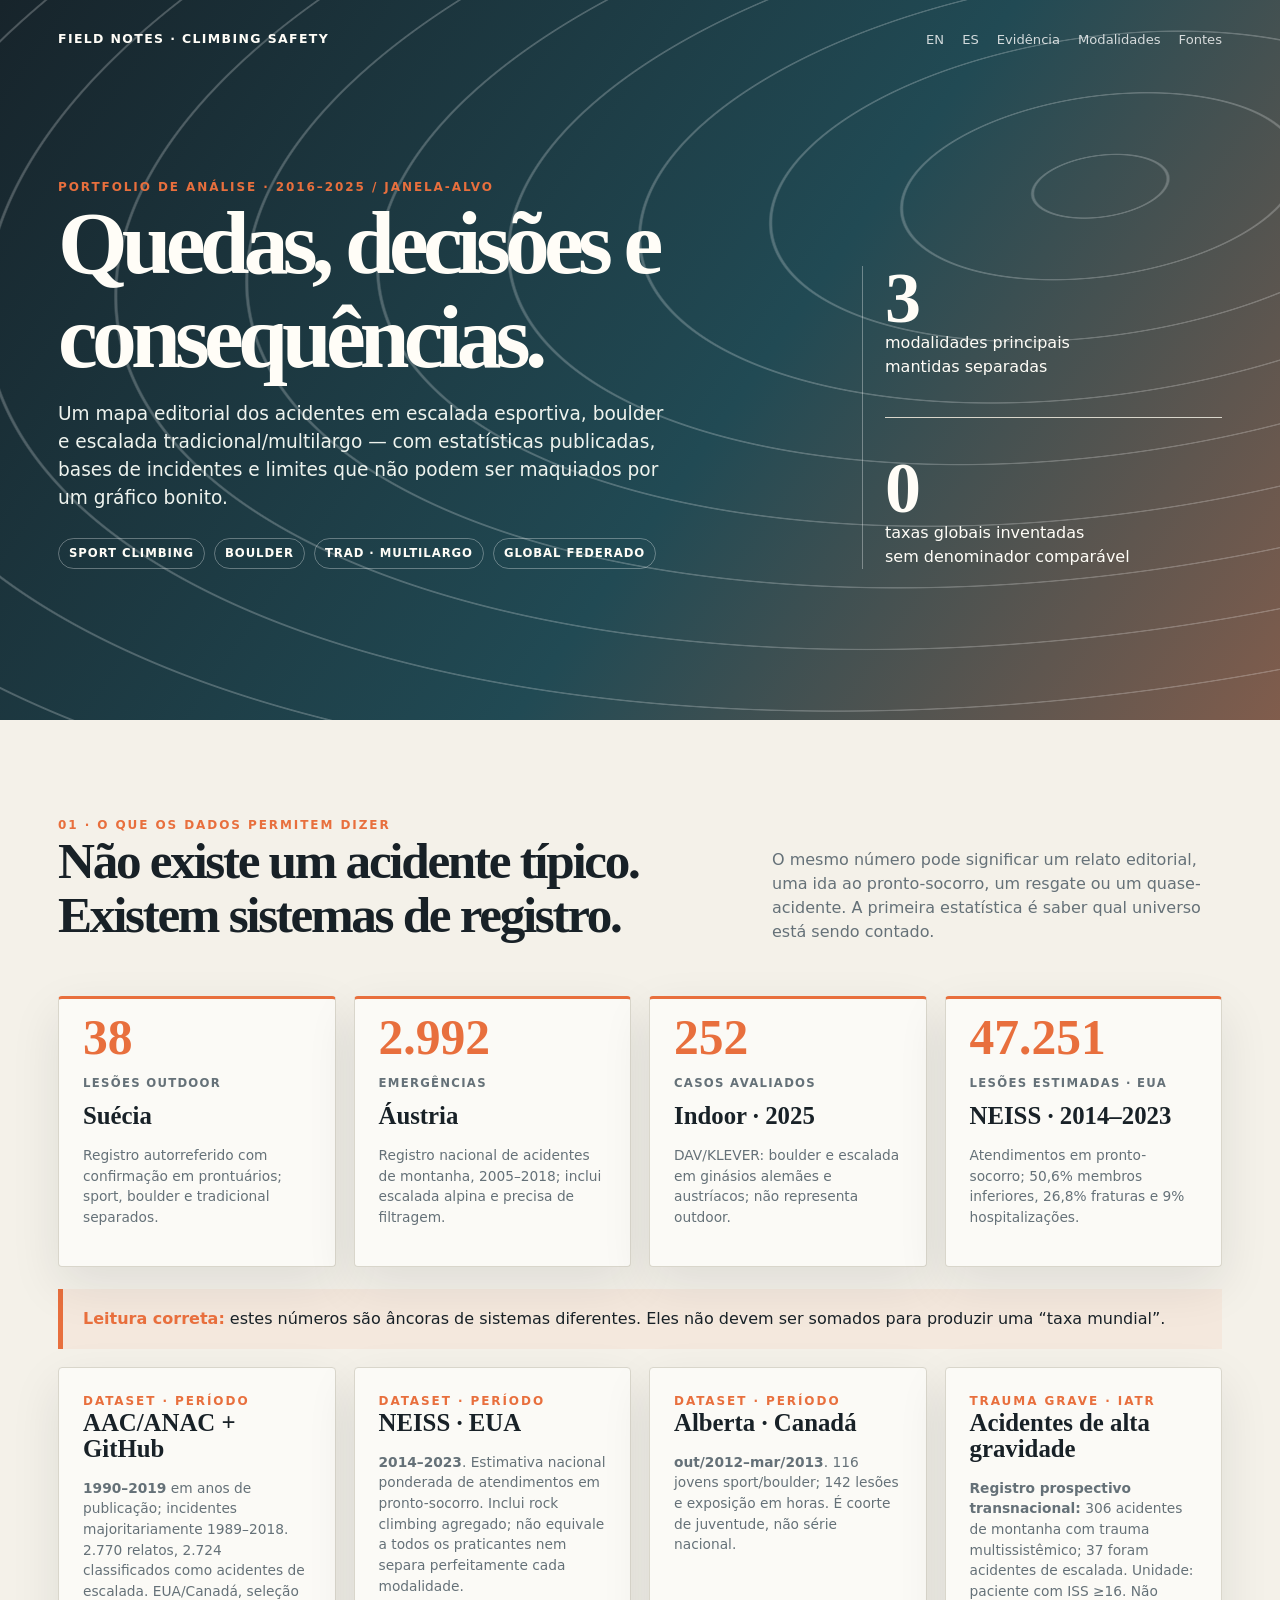
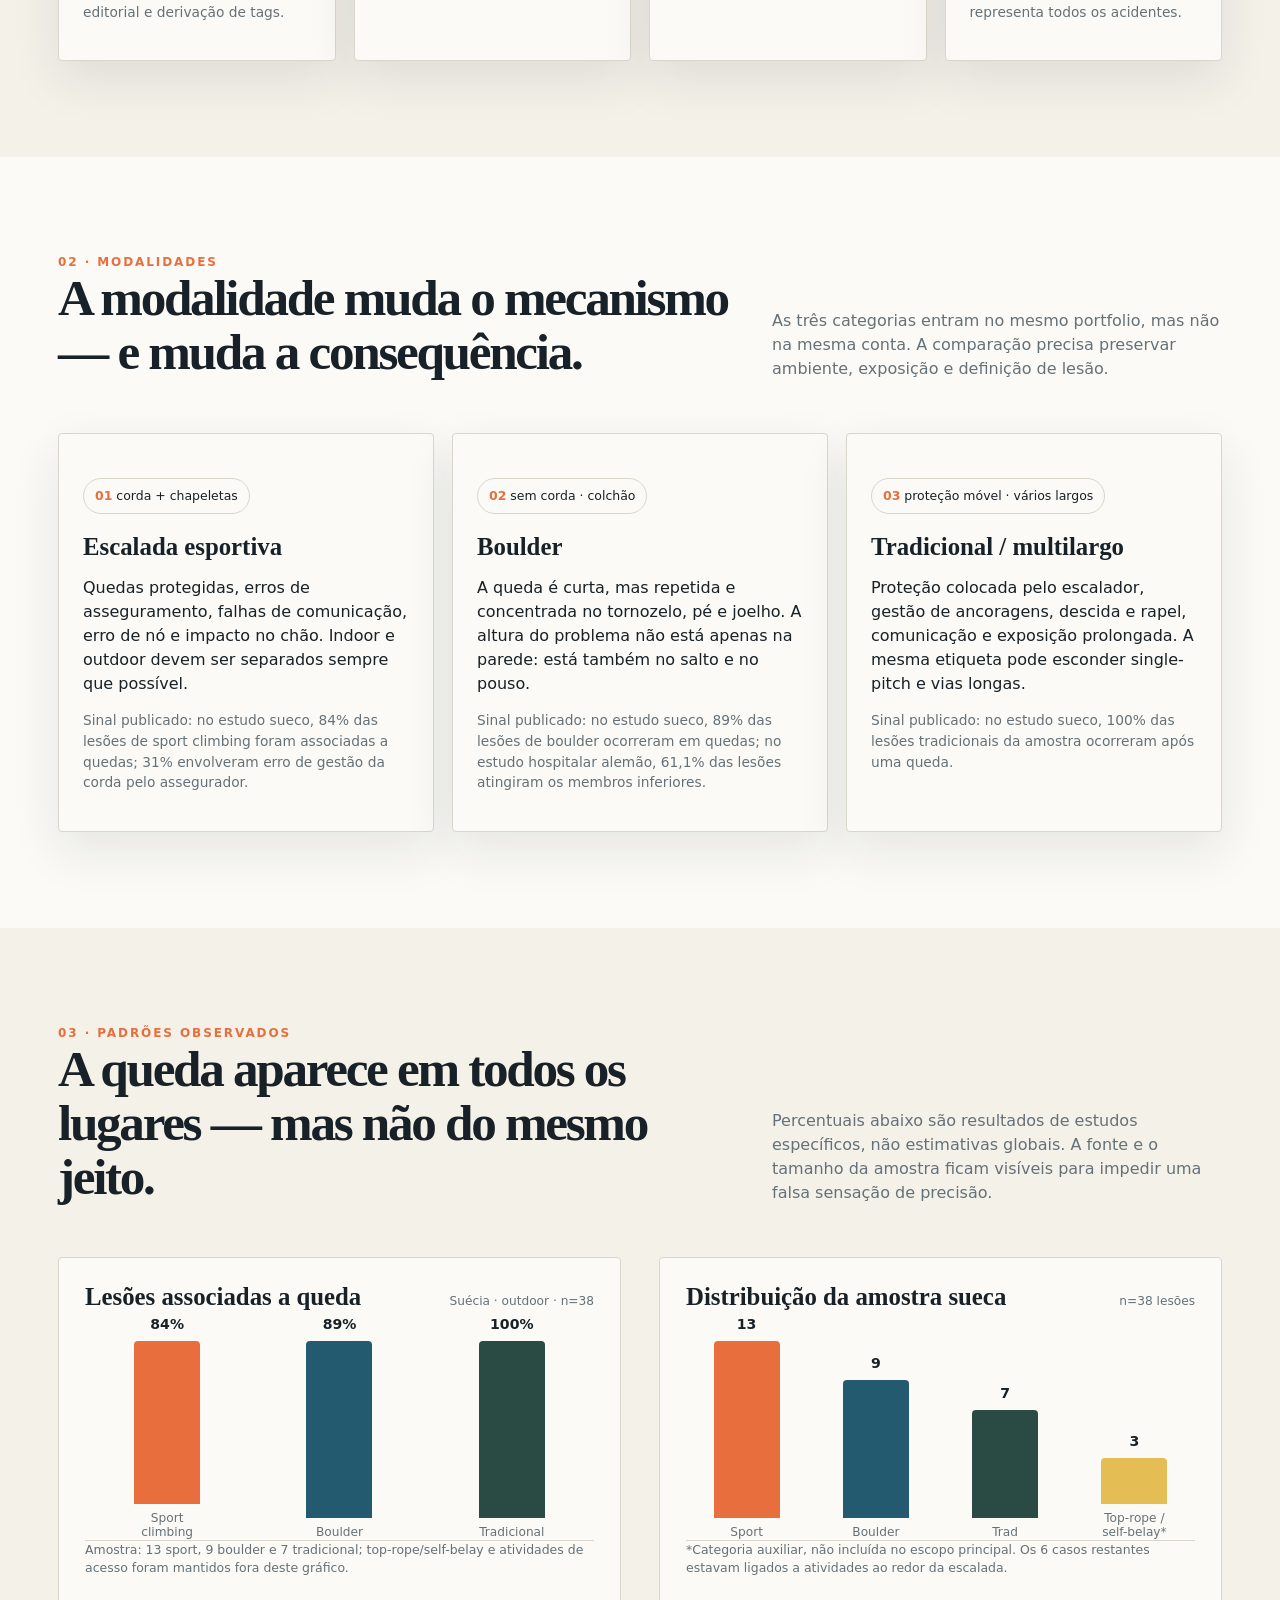
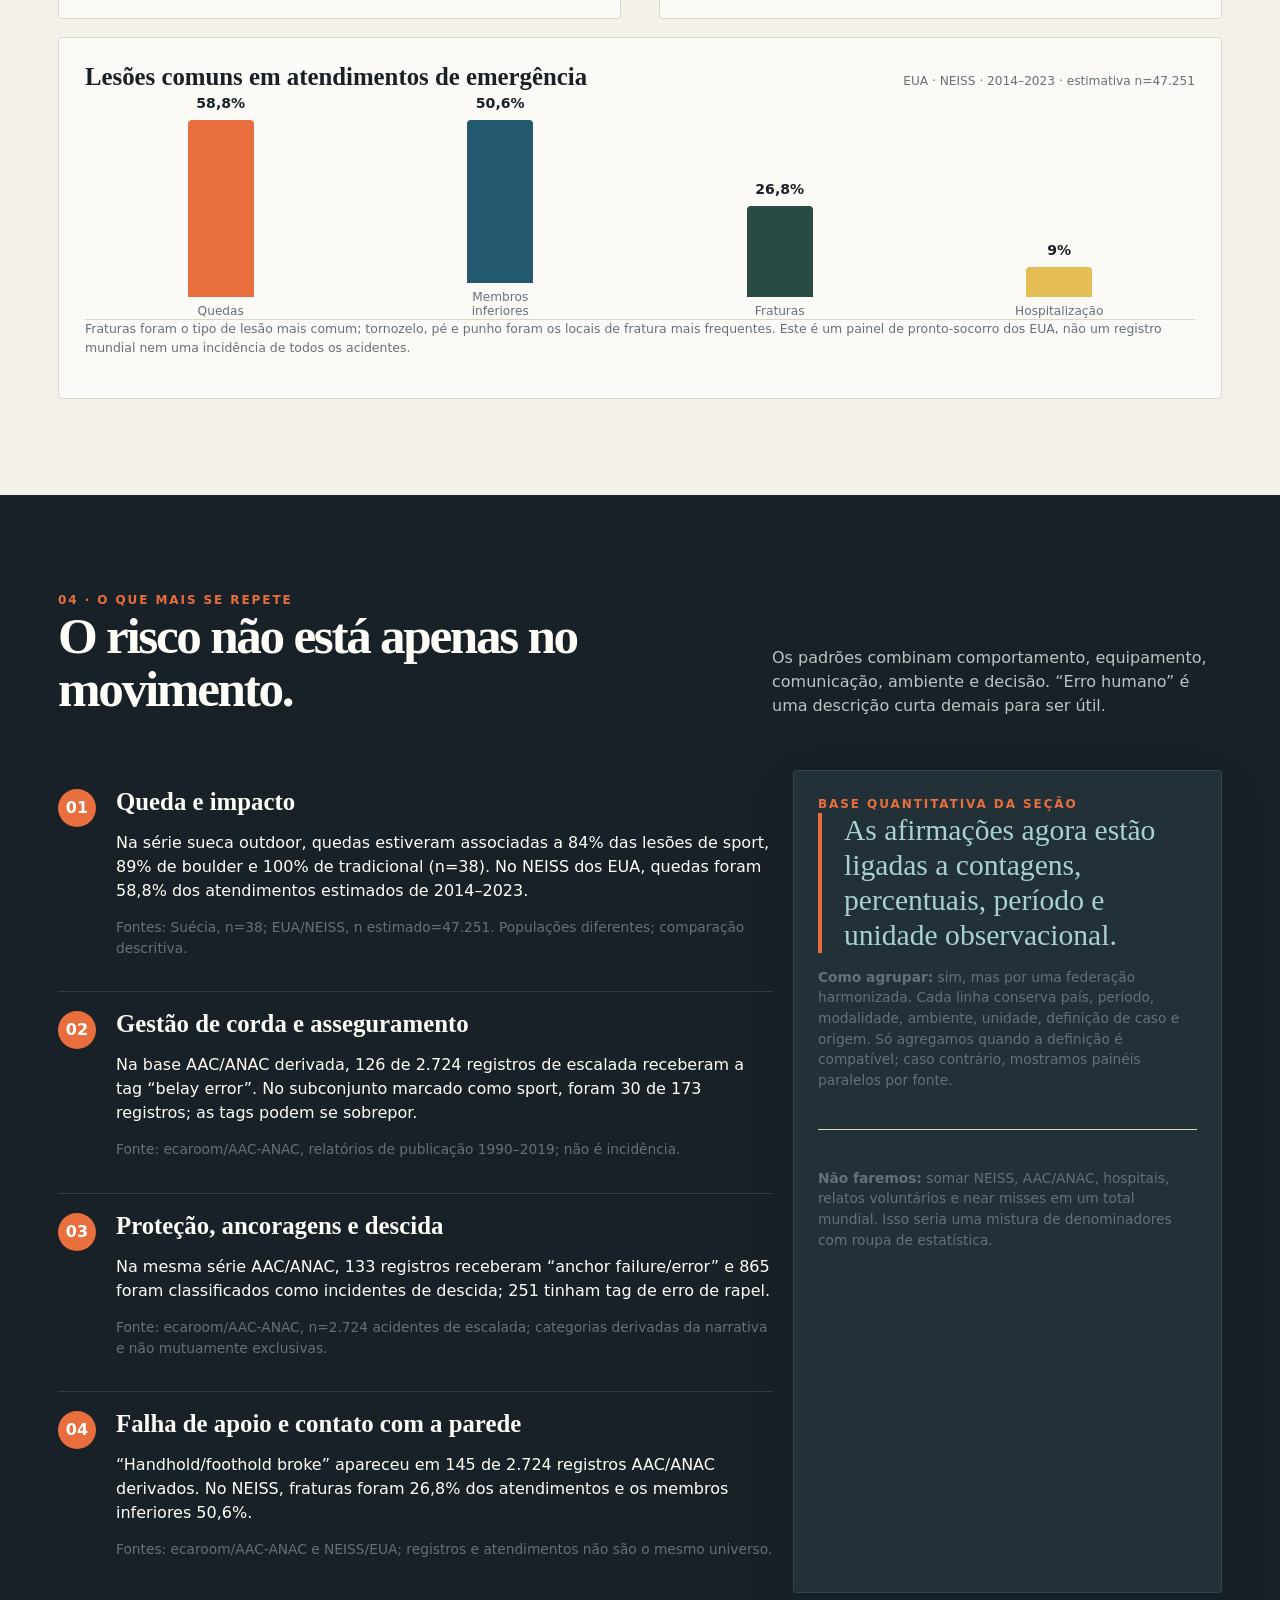
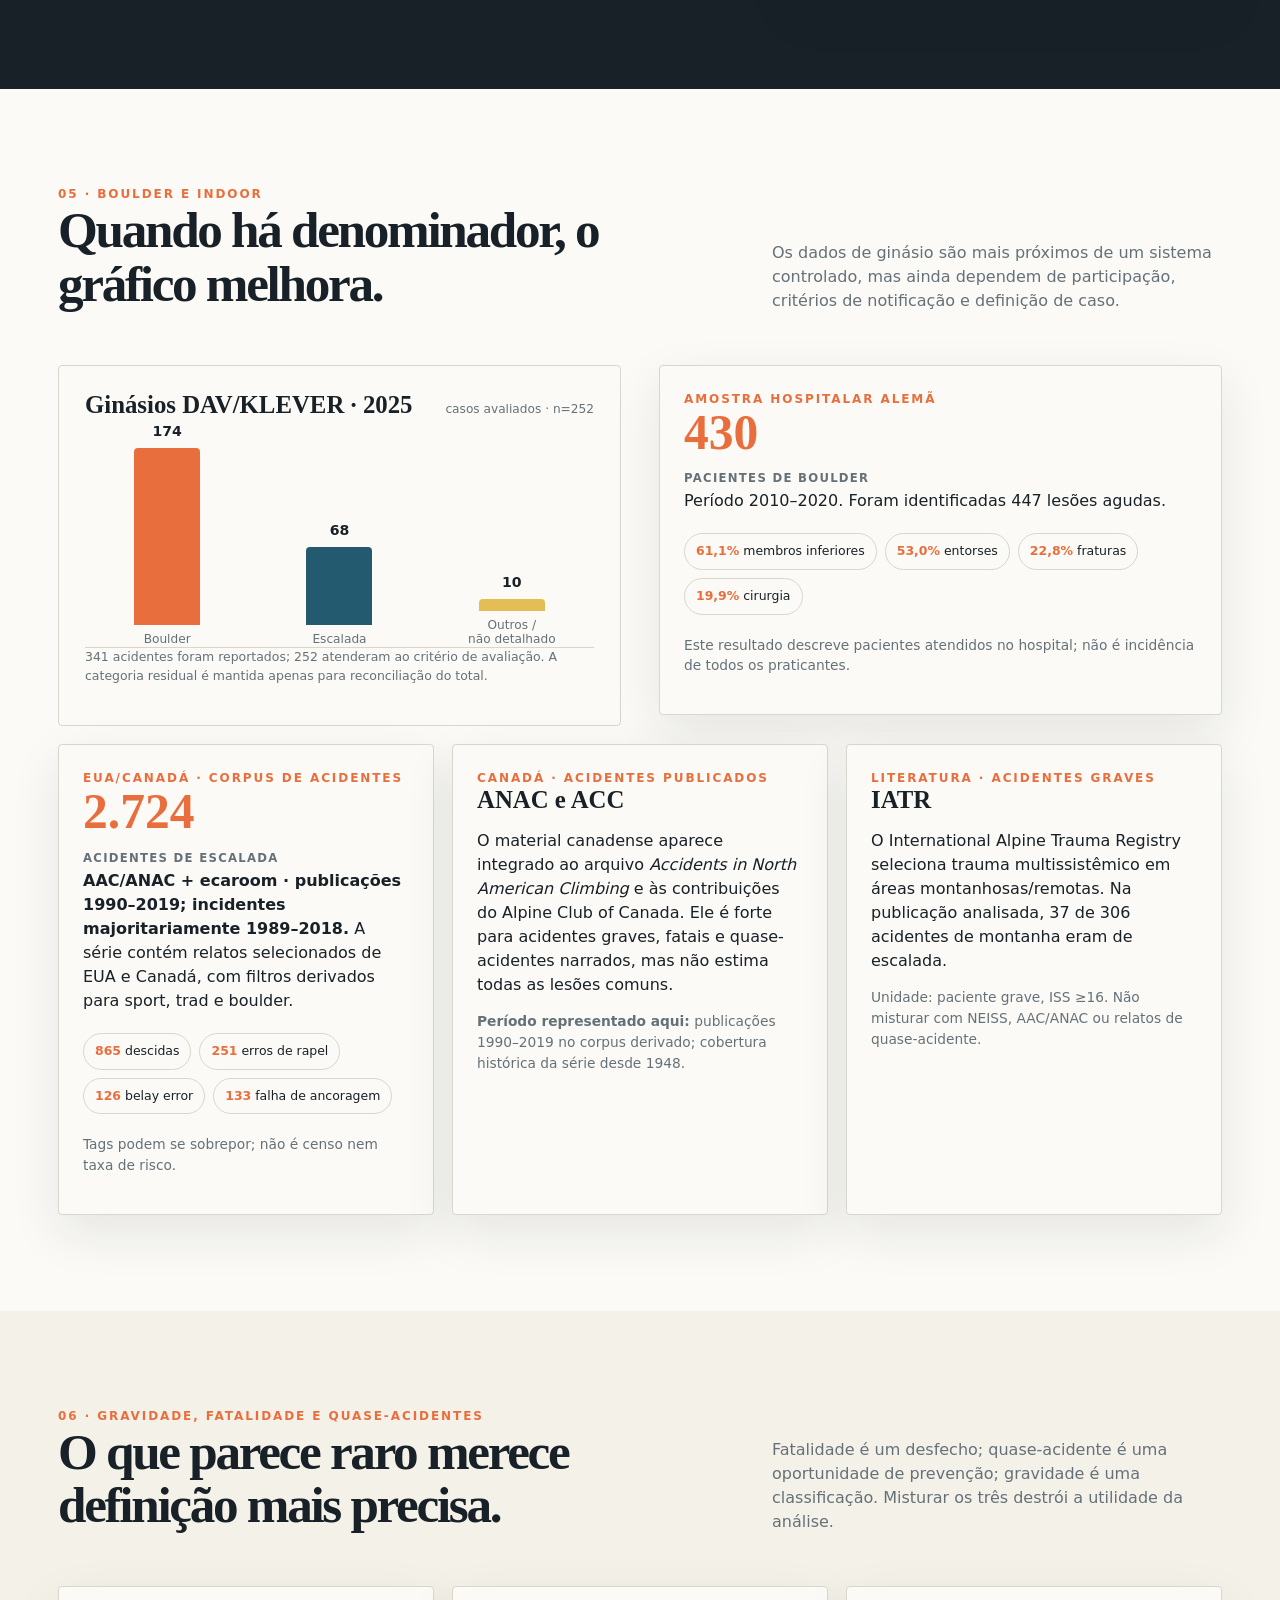
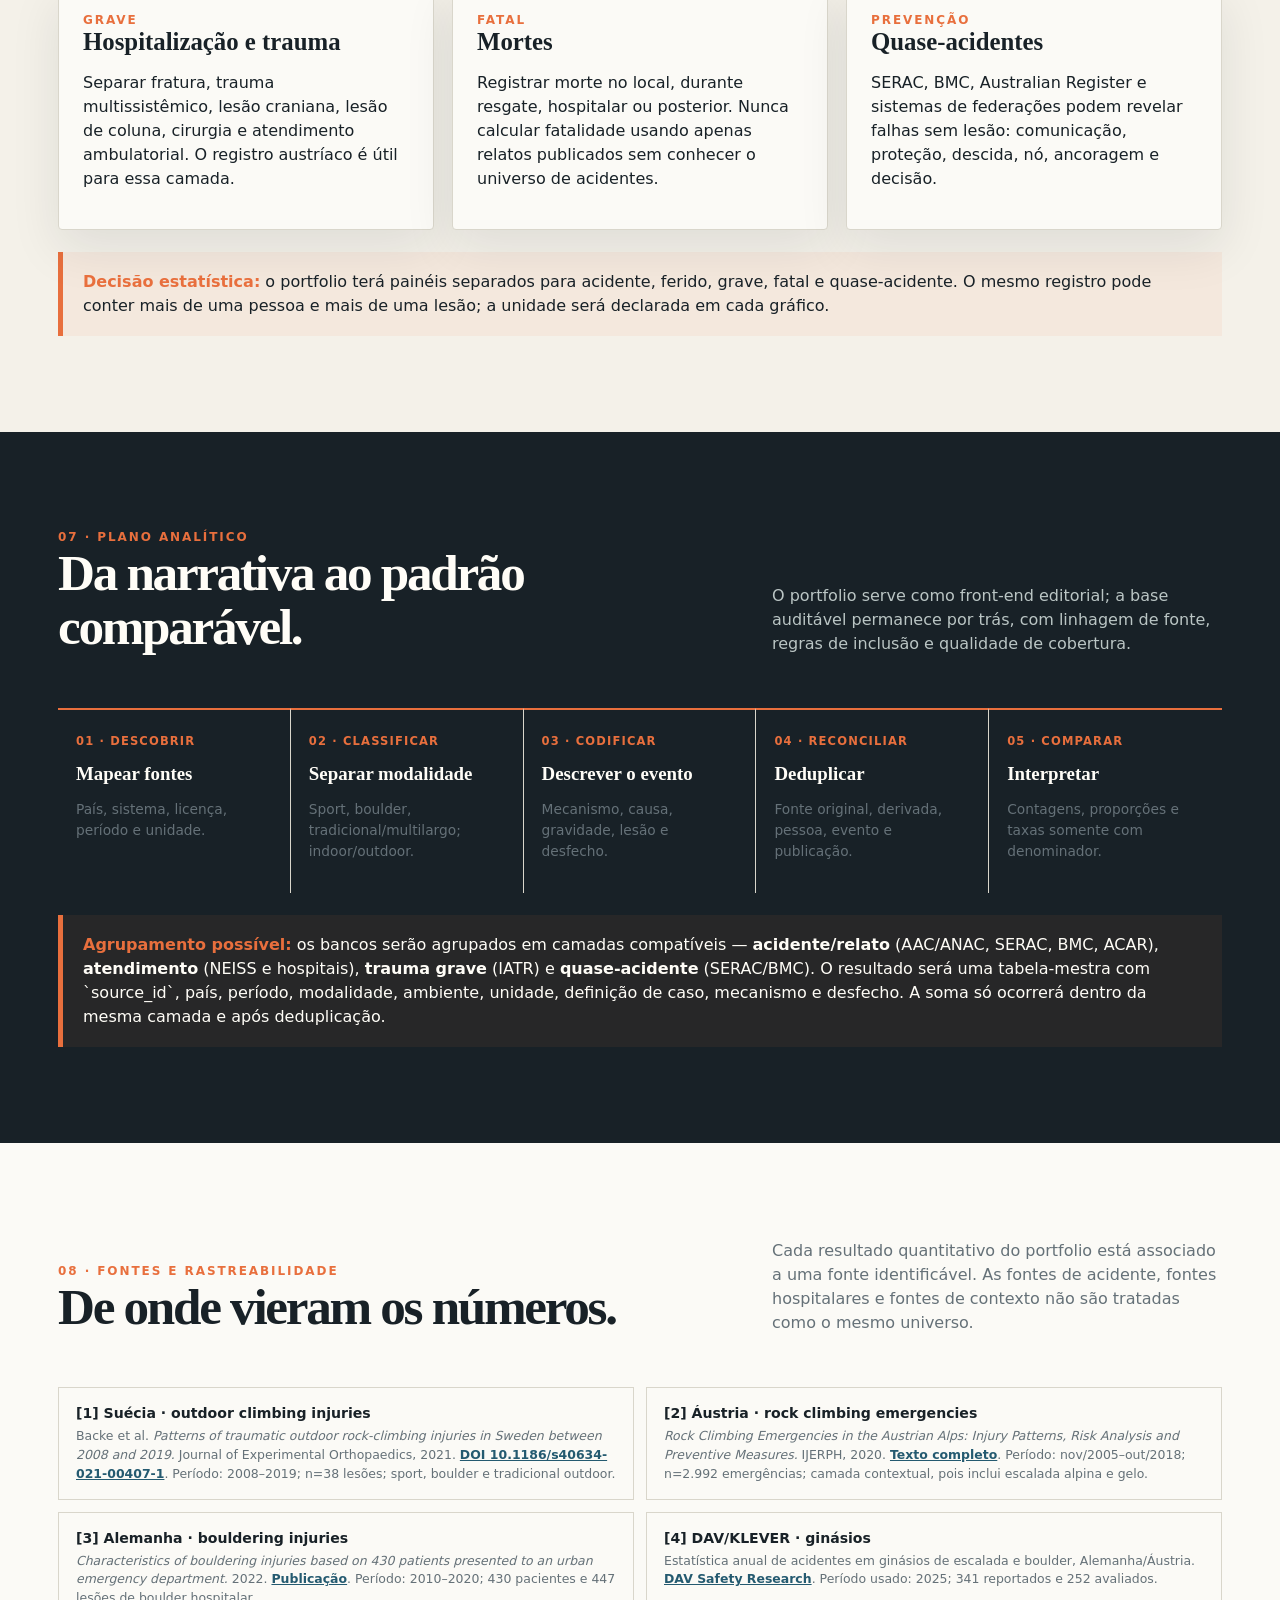
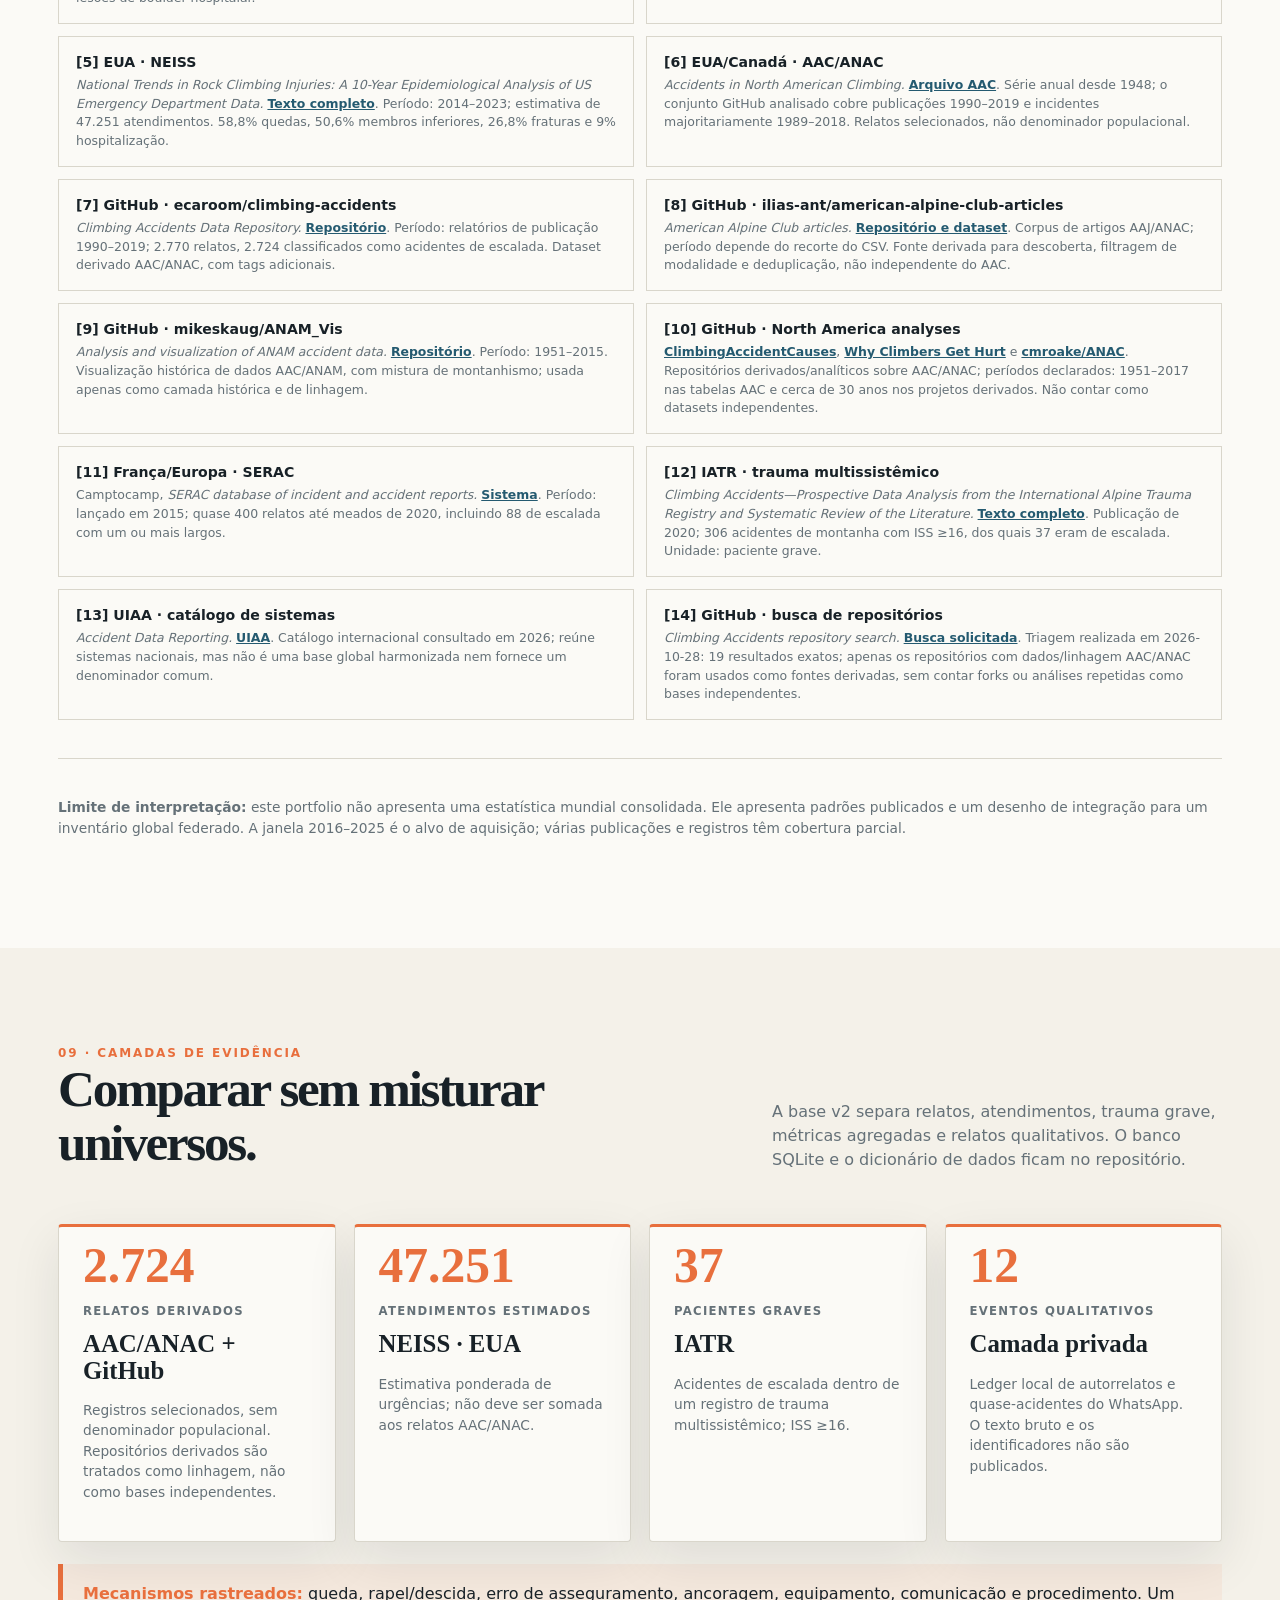
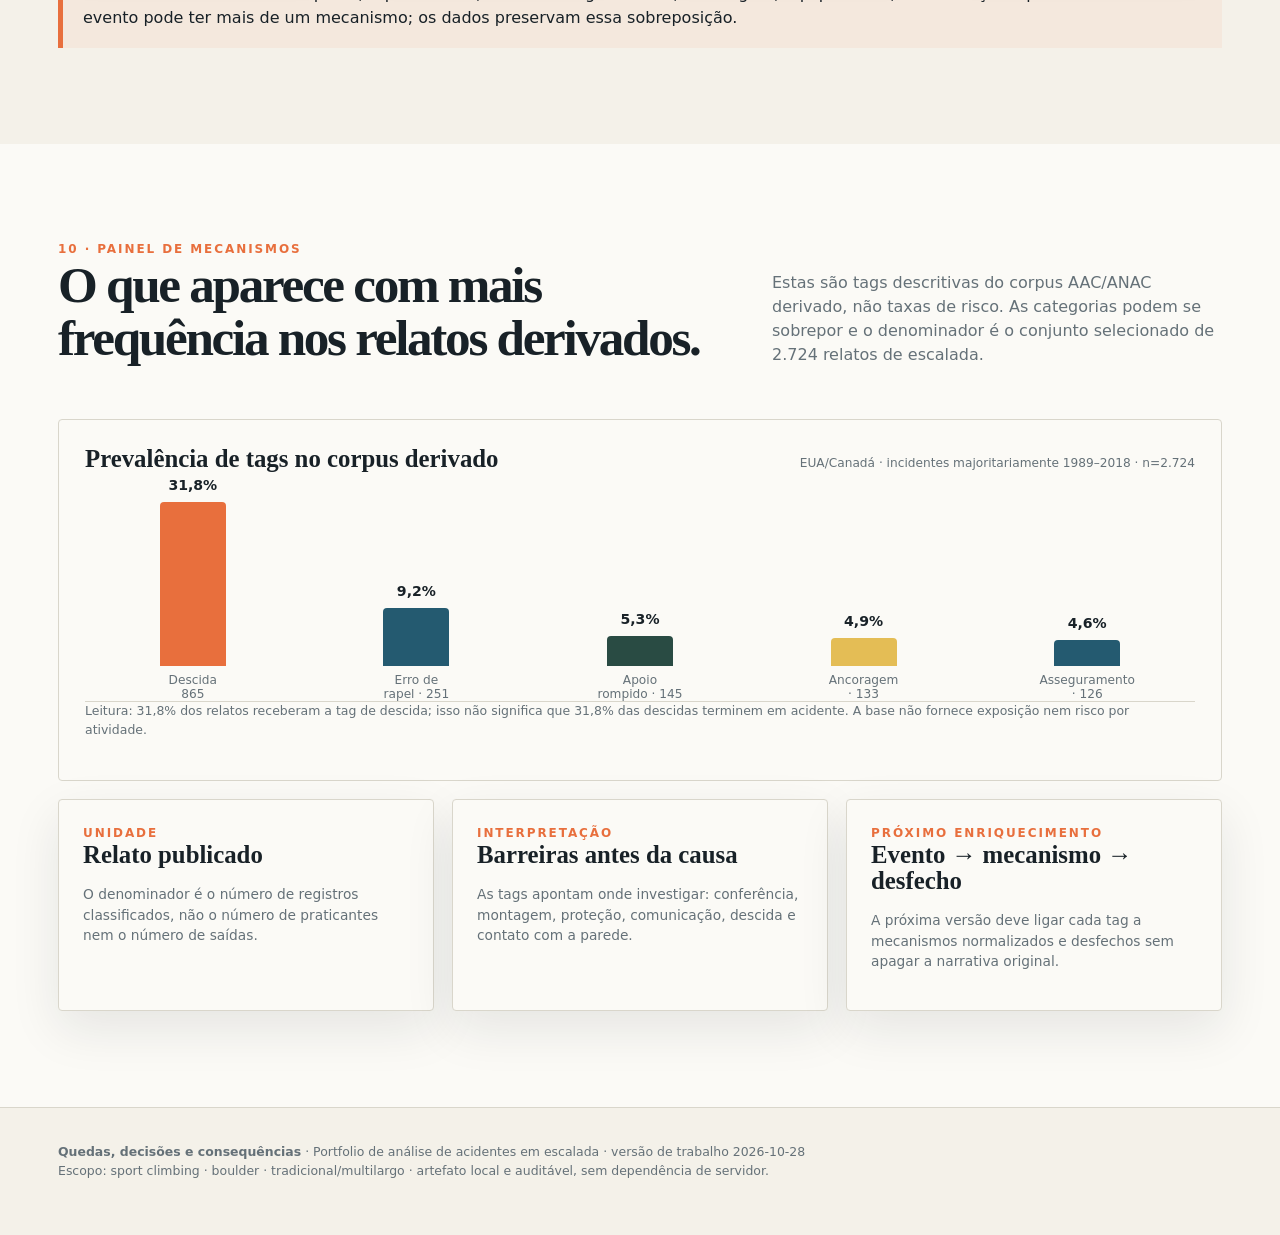
==== commit 385176a3: "Expand mechanism analysis and private qualitative mapping" ====
--- a/index.html
+++ b/index.html
@@ -107,6 +107,7 @@
  <div class="rule"></div><p class="small"><b>Limite de interpretação:</b> este portfolio não apresenta uma estatística mundial consolidada. Ele apresenta padrões publicados e um desenho de integração para um inventário global federado. A janela 2016–2025 é o alvo de aquisição; várias publicações e registros têm cobertura parcial.</p>
 </div></section>
 <section class="section" id="camadas"><div class="wrap"><div class="section-head"><div><div class="eyebrow">09 · Camadas de evidência</div><h2>Comparar sem misturar universos.</h2></div><p>A base v2 separa relatos, atendimentos, trauma grave, métricas agregadas e relatos qualitativos. O banco SQLite e o dicionário de dados ficam no repositório.</p></div><div class="grid g4"><div class="card kicker"><span class="num">2.724</span><span class="label">relatos derivados</span><h3>AAC/ANAC + GitHub</h3><p class="small">Registros selecionados, sem denominador populacional. Repositórios derivados são tratados como linhagem, não como bases independentes.</p></div><div class="card kicker"><span class="num">47.251</span><span class="label">atendimentos estimados</span><h3>NEISS · EUA</h3><p class="small">Estimativa ponderada de urgências; não deve ser somada aos relatos AAC/ANAC.</p></div><div class="card kicker"><span class="num">37</span><span class="label">pacientes graves</span><h3>IATR</h3><p class="small">Acidentes de escalada dentro de um registro de trauma multissistêmico; ISS ≥16.</p></div><div class="card kicker"><span class="num">12</span><span class="label">eventos qualitativos</span><h3>Camada privada</h3><p class="small">Ledger local de autorrelatos e quase-acidentes do WhatsApp. O texto bruto e os identificadores não são publicados.</p></div></div><div class="callout"><strong>Mecanismos rastreados:</strong> queda, rapel/descida, erro de asseguramento, ancoragem, equipamento, comunicação e procedimento. Um evento pode ter mais de um mecanismo; os dados preservam essa sobreposição.</div></div></section>
+<section class="section alt" id="painel-mecanismos"><div class="wrap"><div class="section-head"><div><div class="eyebrow">10 · Painel de mecanismos</div><h2>O que aparece com mais frequência nos relatos derivados.</h2></div><p>Estas são tags descritivas do corpus AAC/ANAC derivado, não taxas de risco. As categorias podem se sobrepor e o denominador é o conjunto selecionado de 2.724 relatos de escalada.</p></div><div class="chart-card"><div class="chart-title"><h3>Prevalência de tags no corpus derivado</h3><span class="legend">EUA/Canadá · incidentes majoritariamente 1989–2018 · n=2.724</span></div><div class="bars"><div class="barbox"><div class="bar orange" style="height:100%"><b>31,8%</b></div><div class="barlabel">Descida<br>865</div></div><div class="barbox"><div class="bar blue" style="height:29%"><b>9,2%</b></div><div class="barlabel">Erro de<br>rapel · 251</div></div><div class="barbox"><div class="bar pine" style="height:15%"><b>5,3%</b></div><div class="barlabel">Apoio<br>rompido · 145</div></div><div class="barbox"><div class="bar gold" style="height:14%"><b>4,9%</b></div><div class="barlabel">Ancoragem<br>· 133</div></div><div class="barbox"><div class="bar red" style="height:13%"><b>4,6%</b></div><div class="barlabel">Asseguramento<br>· 126</div></div></div><p class="note">Leitura: 31,8% dos relatos receberam a tag de descida; isso não significa que 31,8% das descidas terminem em acidente. A base não fornece exposição nem risco por atividade.</p></div><div class="grid g3" style="margin-top:18px"><div class="card"><div class="eyebrow">Unidade</div><h3>Relato publicado</h3><p class="small">O denominador é o número de registros classificados, não o número de praticantes nem o número de saídas.</p></div><div class="card"><div class="eyebrow">Interpretação</div><h3>Barreiras antes da causa</h3><p class="small">As tags apontam onde investigar: conferência, montagem, proteção, comunicação, descida e contato com a parede.</p></div><div class="card"><div class="eyebrow">Próximo enriquecimento</div><h3>Evento → mecanismo → desfecho</h3><p class="small">A próxima versão deve ligar cada tag a mecanismos normalizados e desfechos sem apagar a narrativa original.</p></div></div></div></section>
 
 <footer class="footer"><div class="wrap"><b>Quedas, decisões e consequências</b> · Portfolio de análise de acidentes em escalada · versão de trabalho 2026-10-28<br>Escopo: sport climbing · boulder · tradicional/multilargo · artefato local e auditável, sem dependência de servidor.</div></footer>
 </body></html>
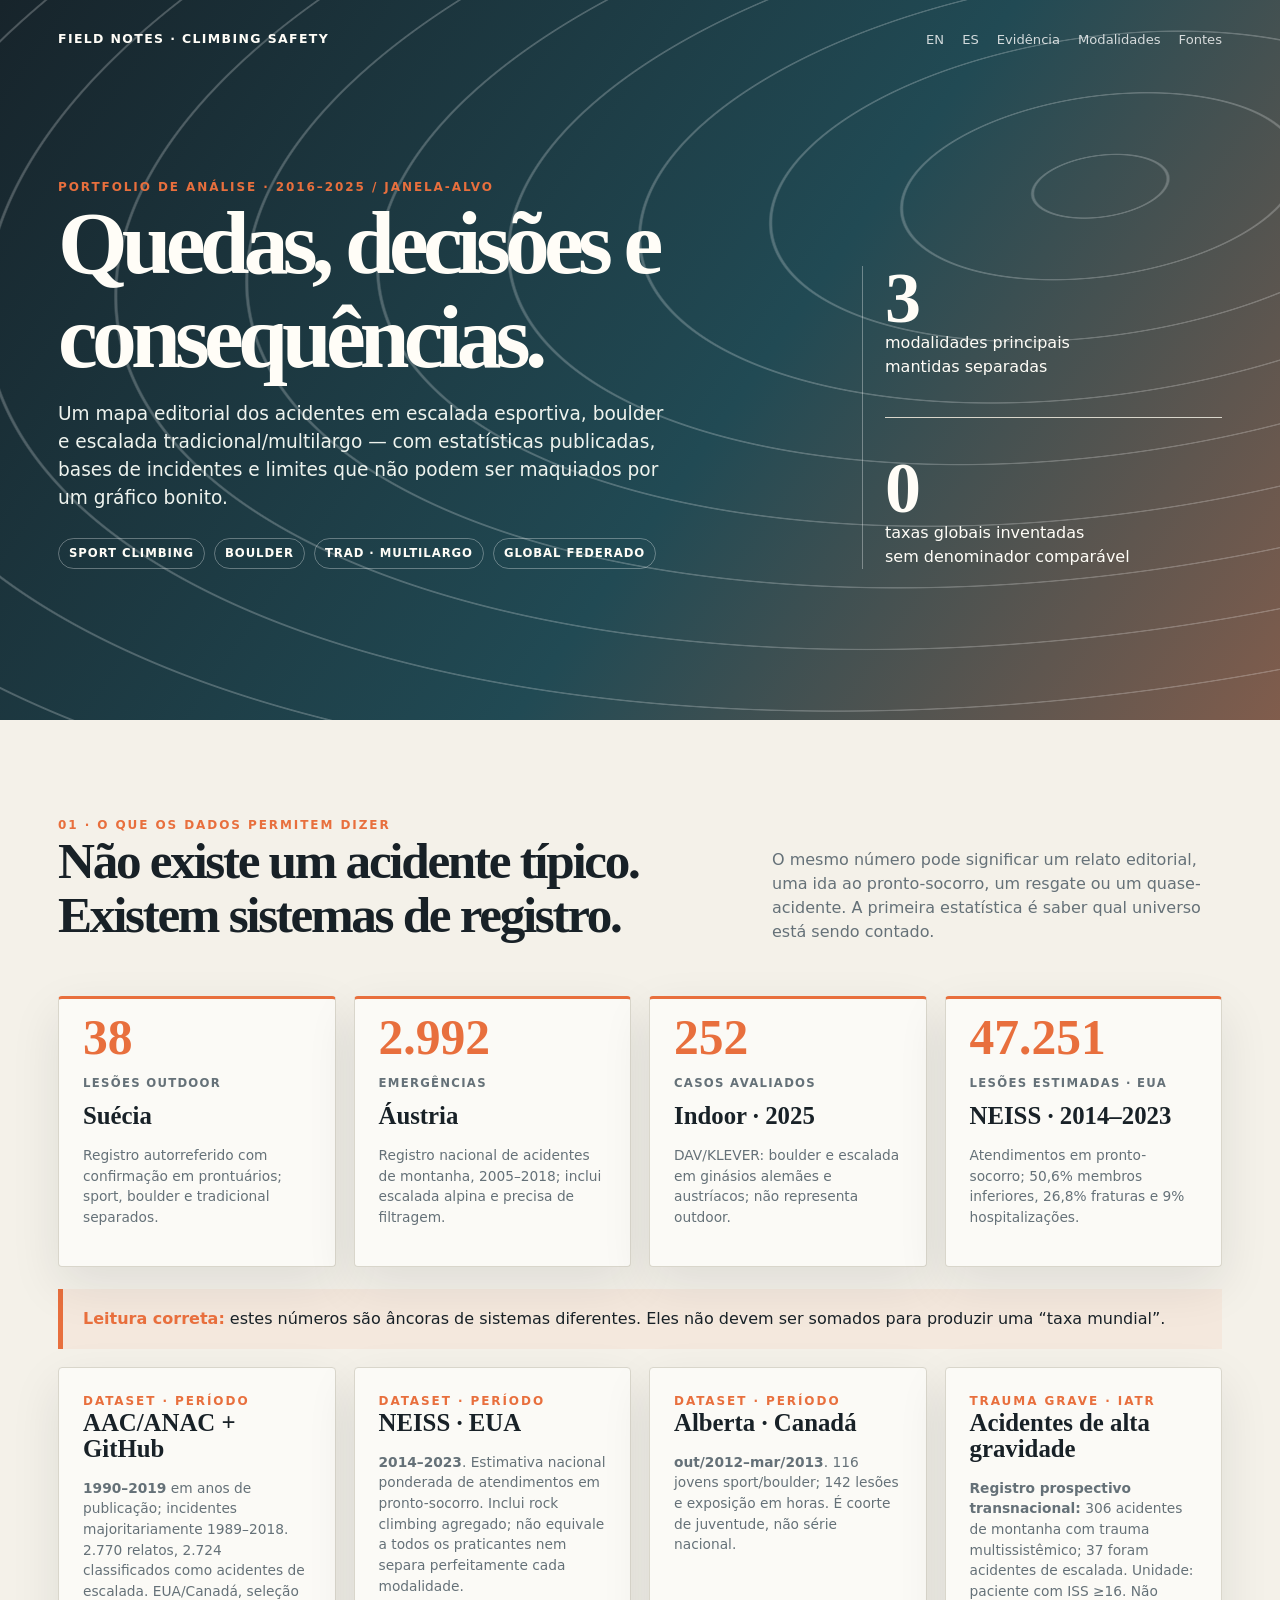
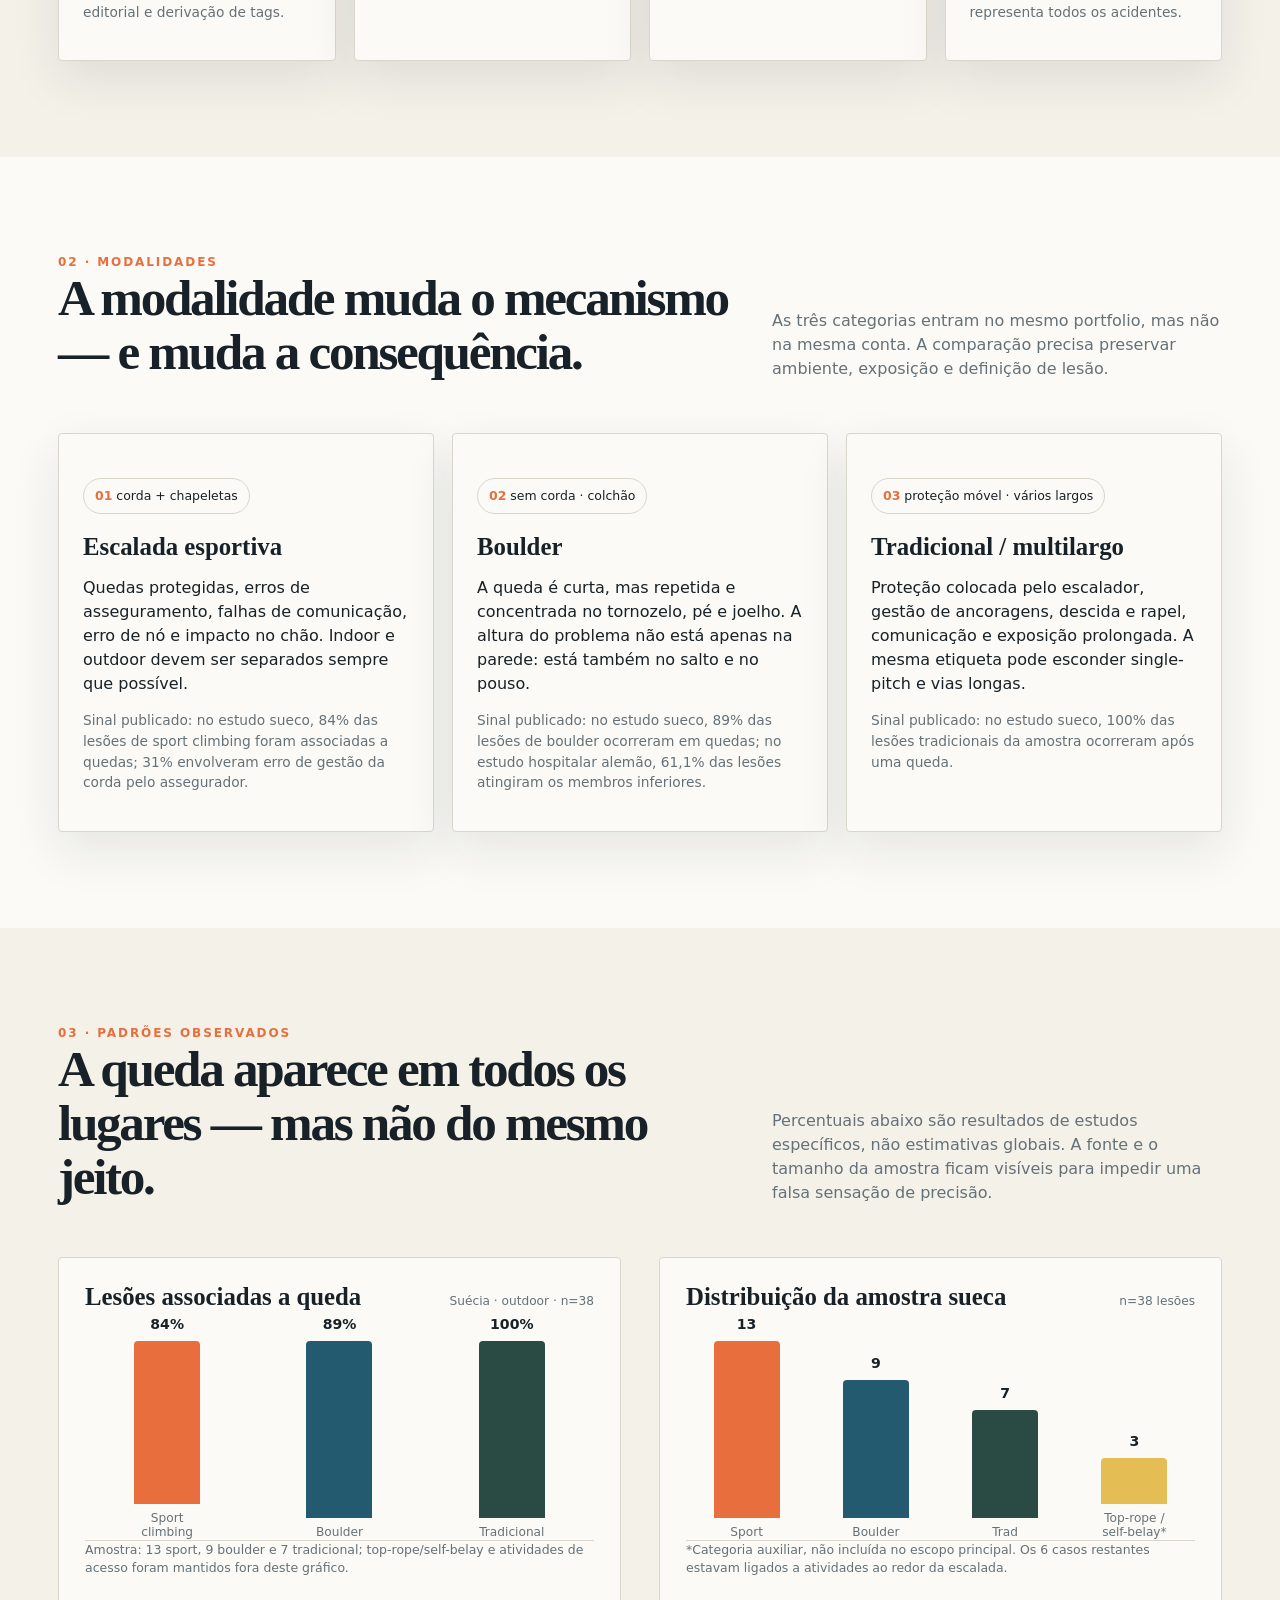
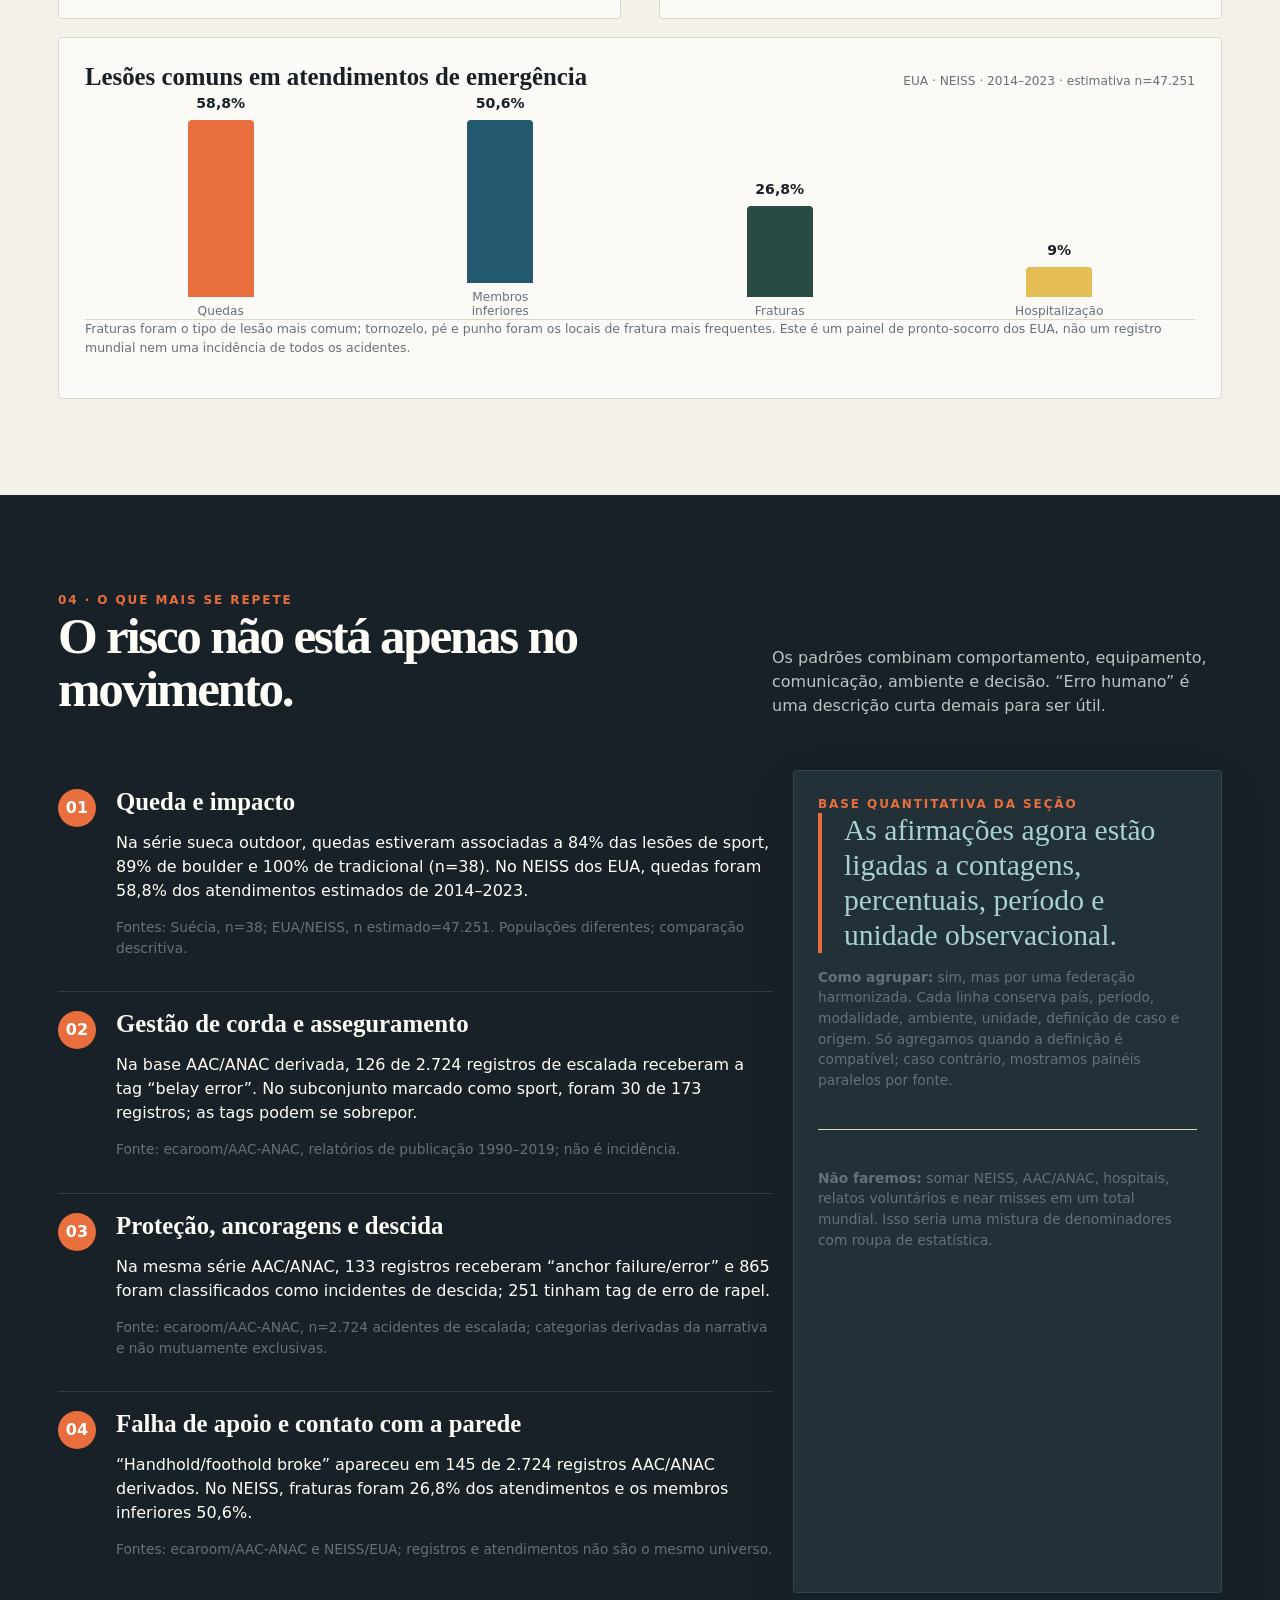
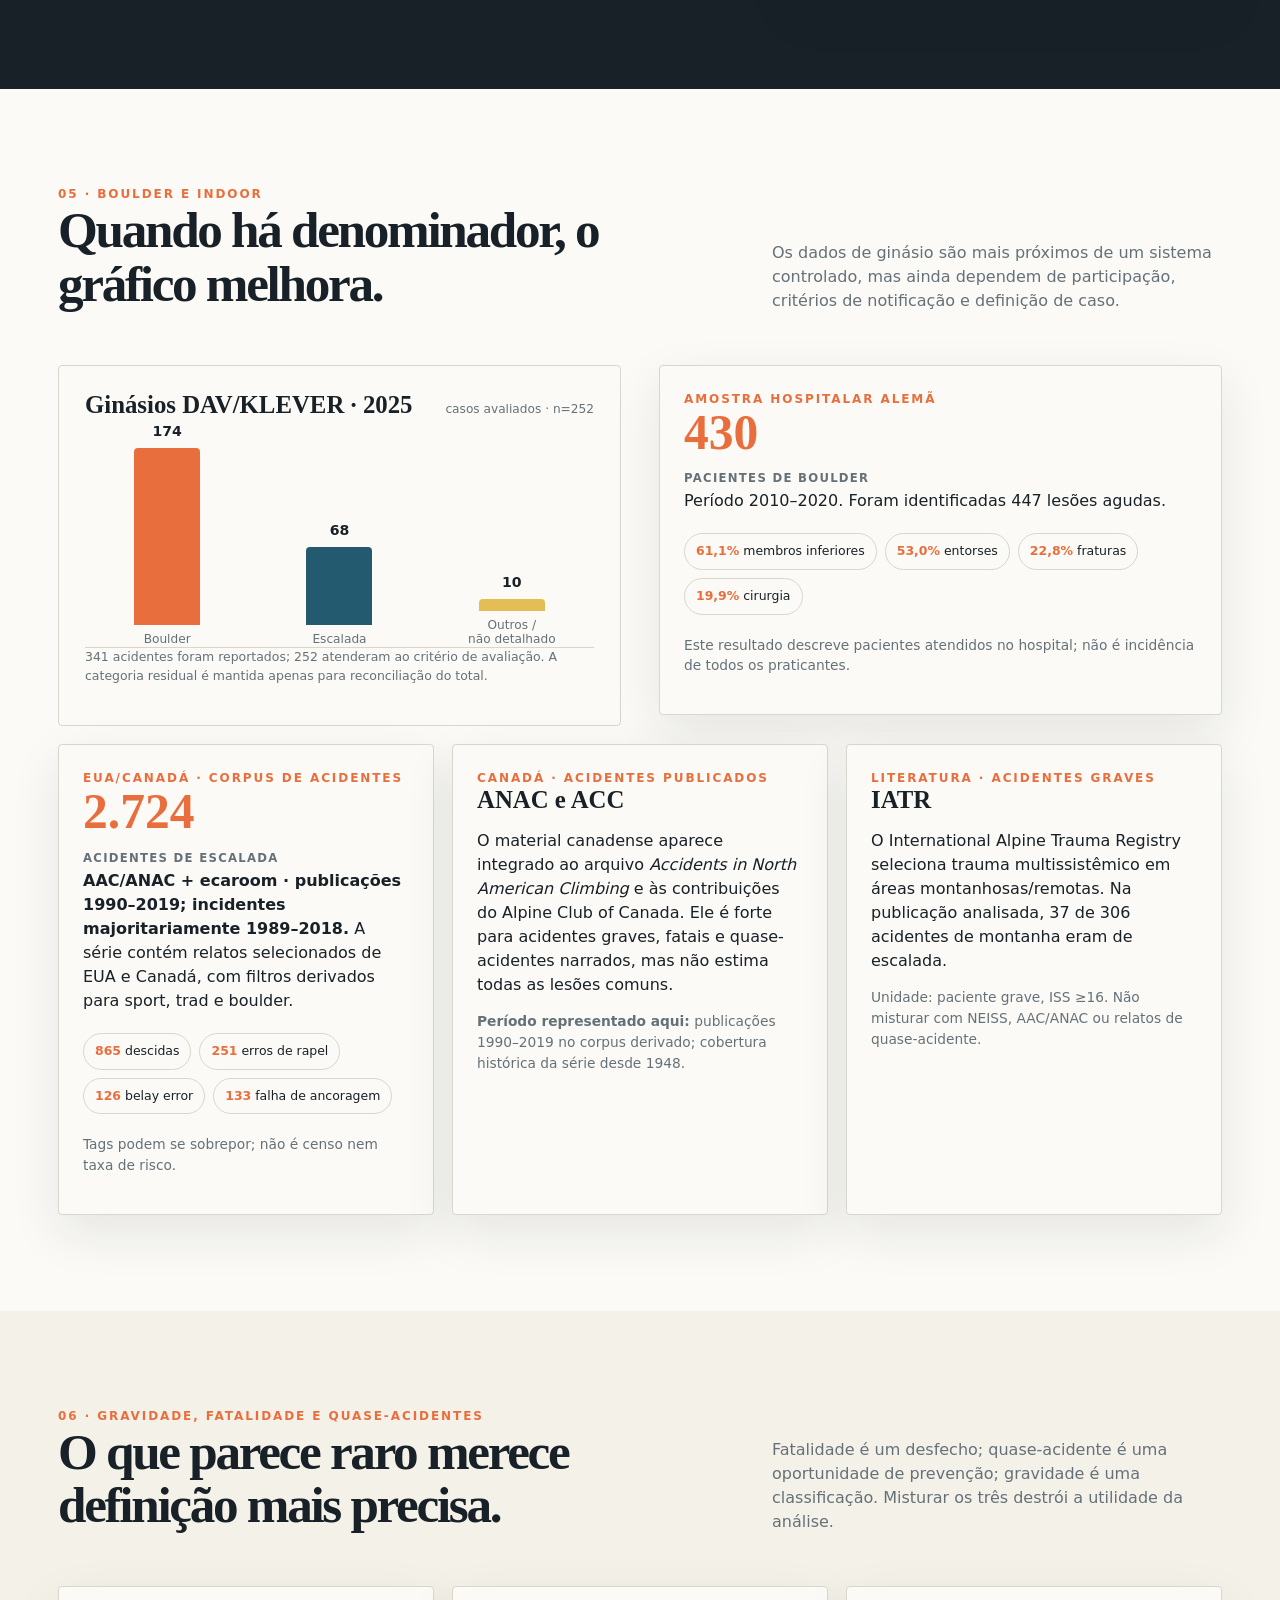
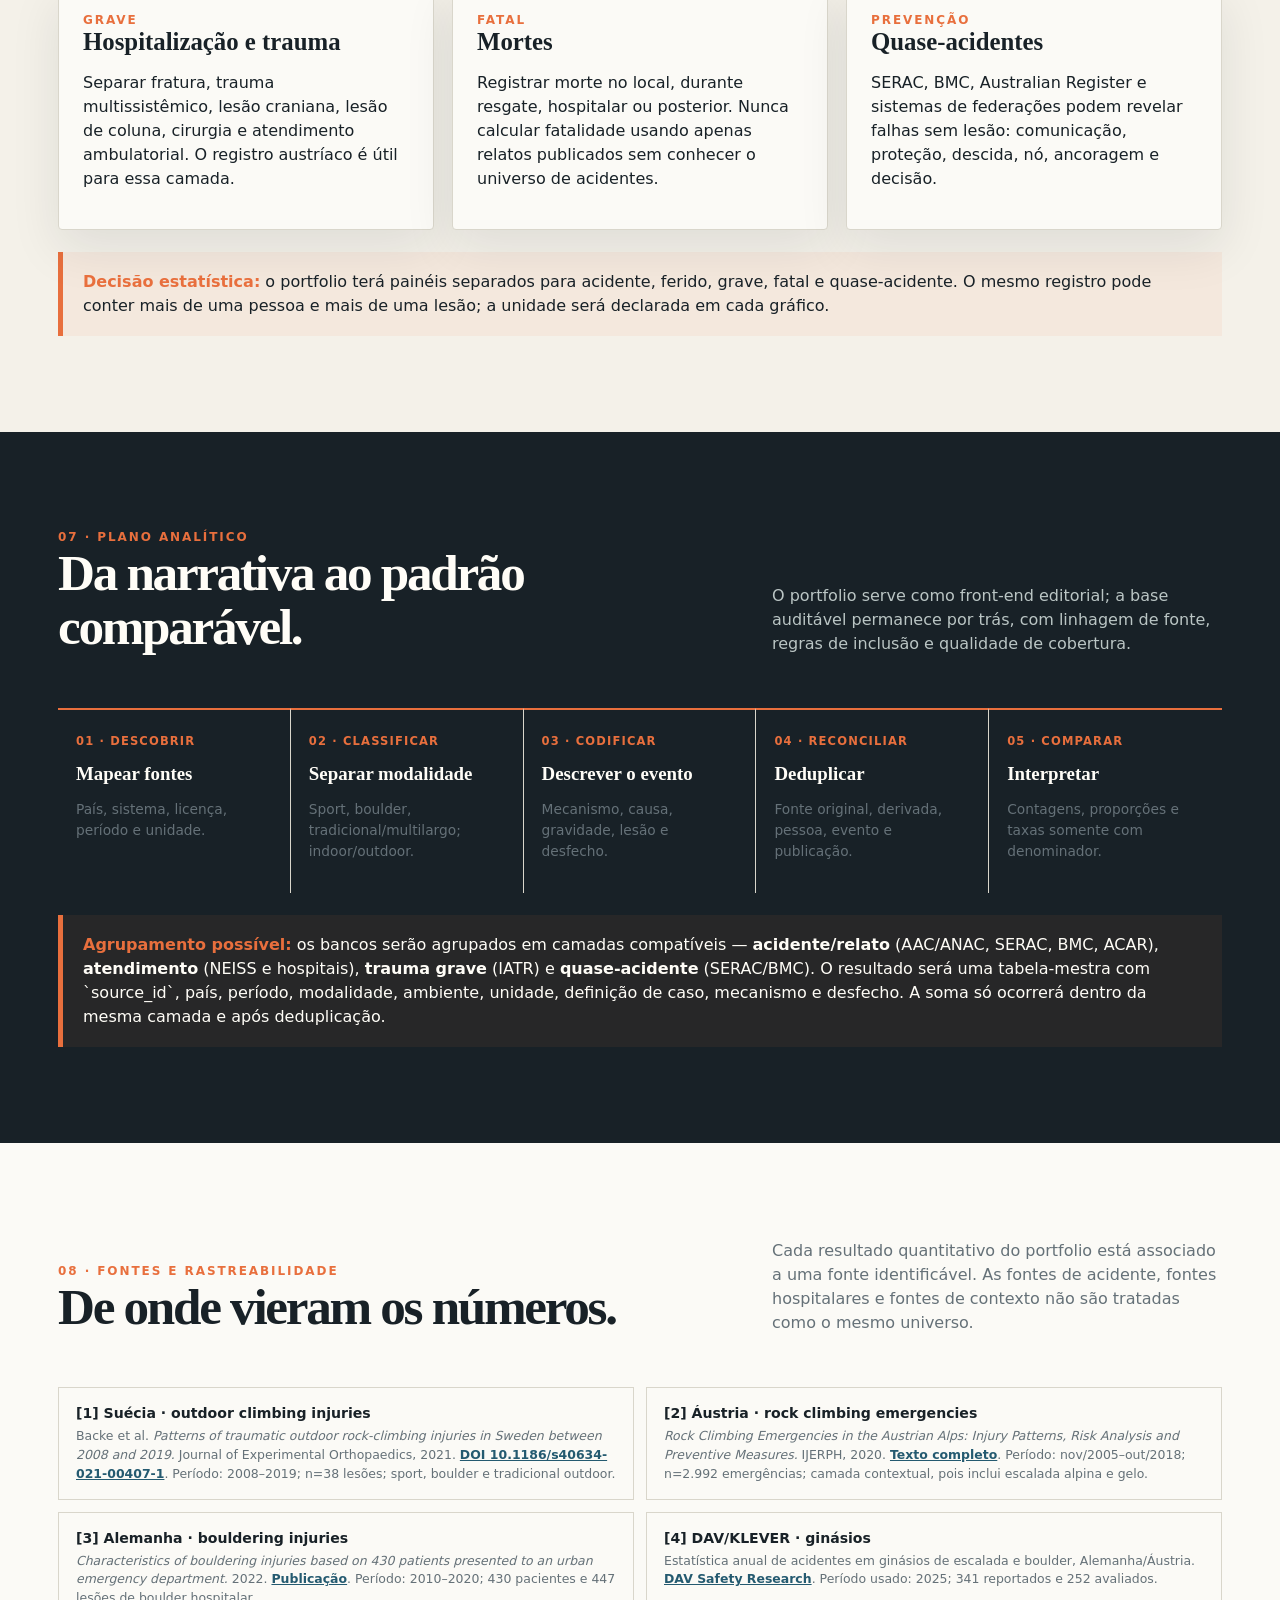
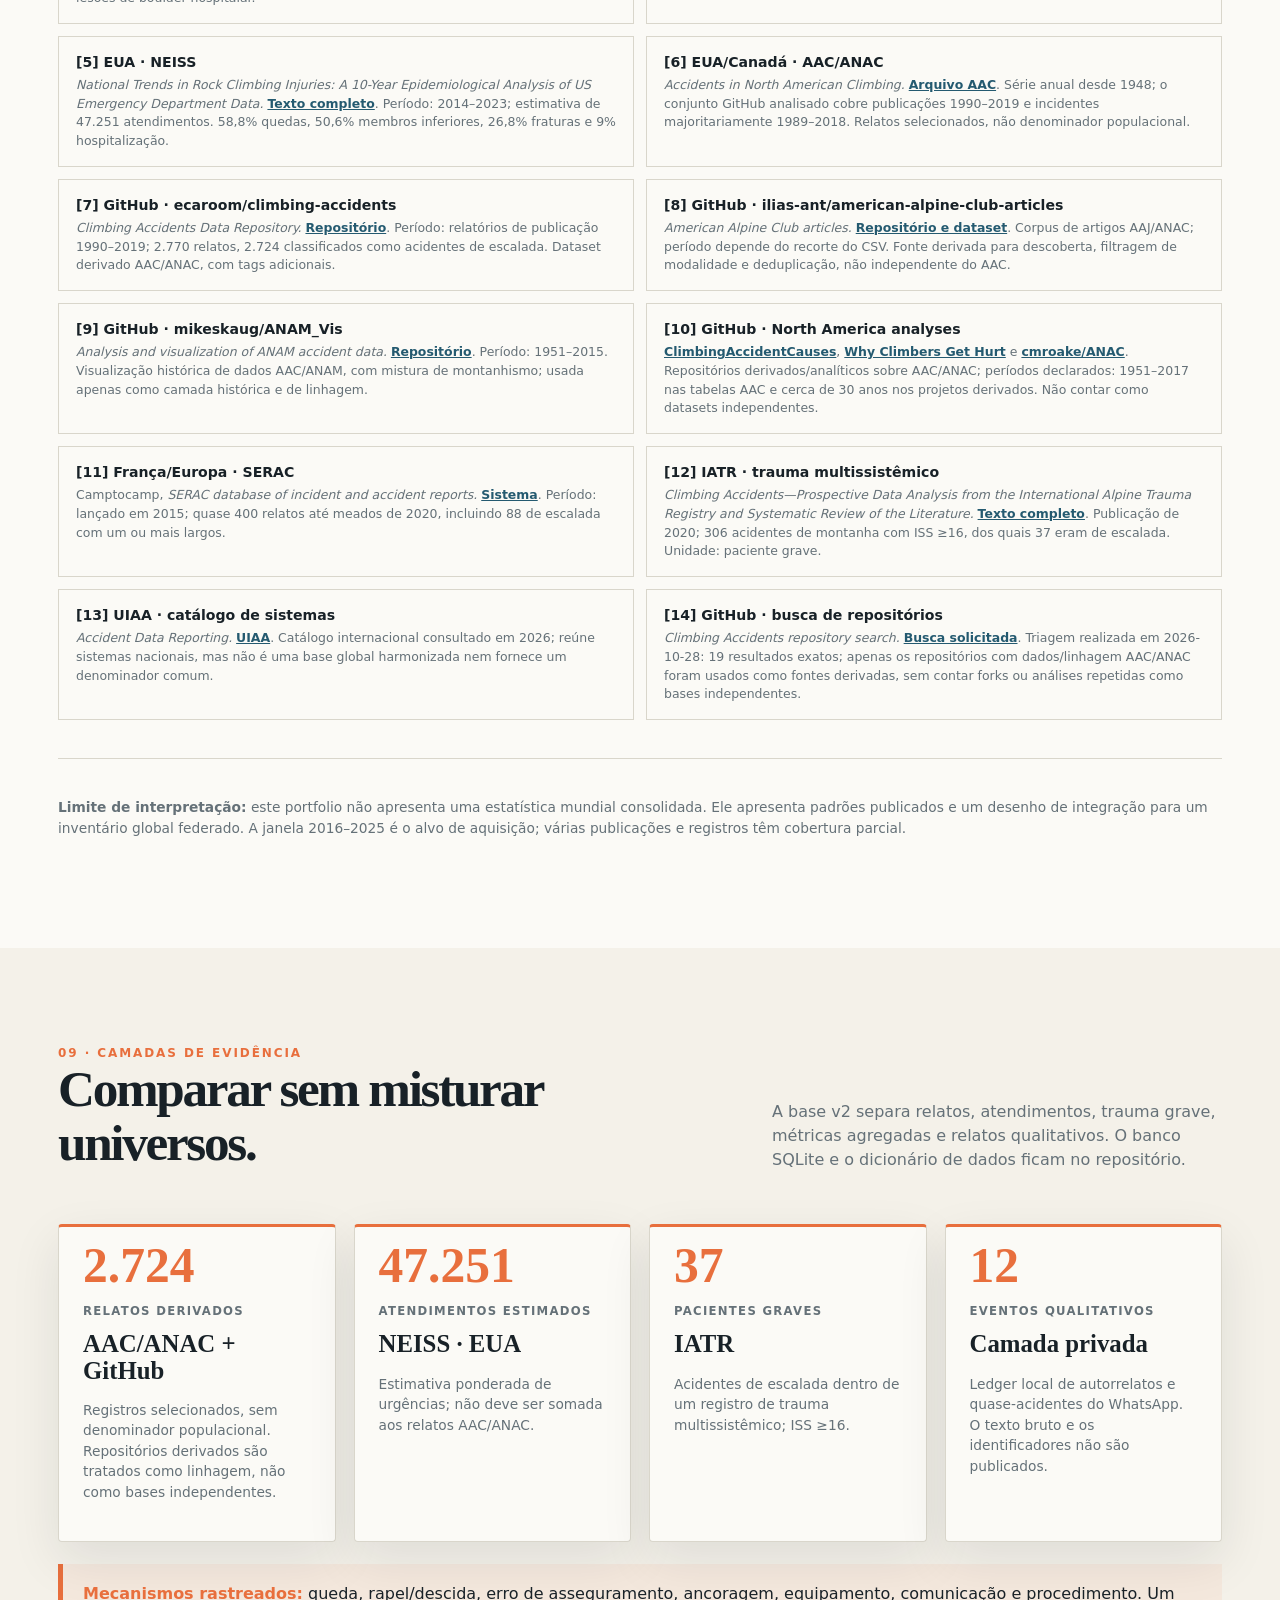
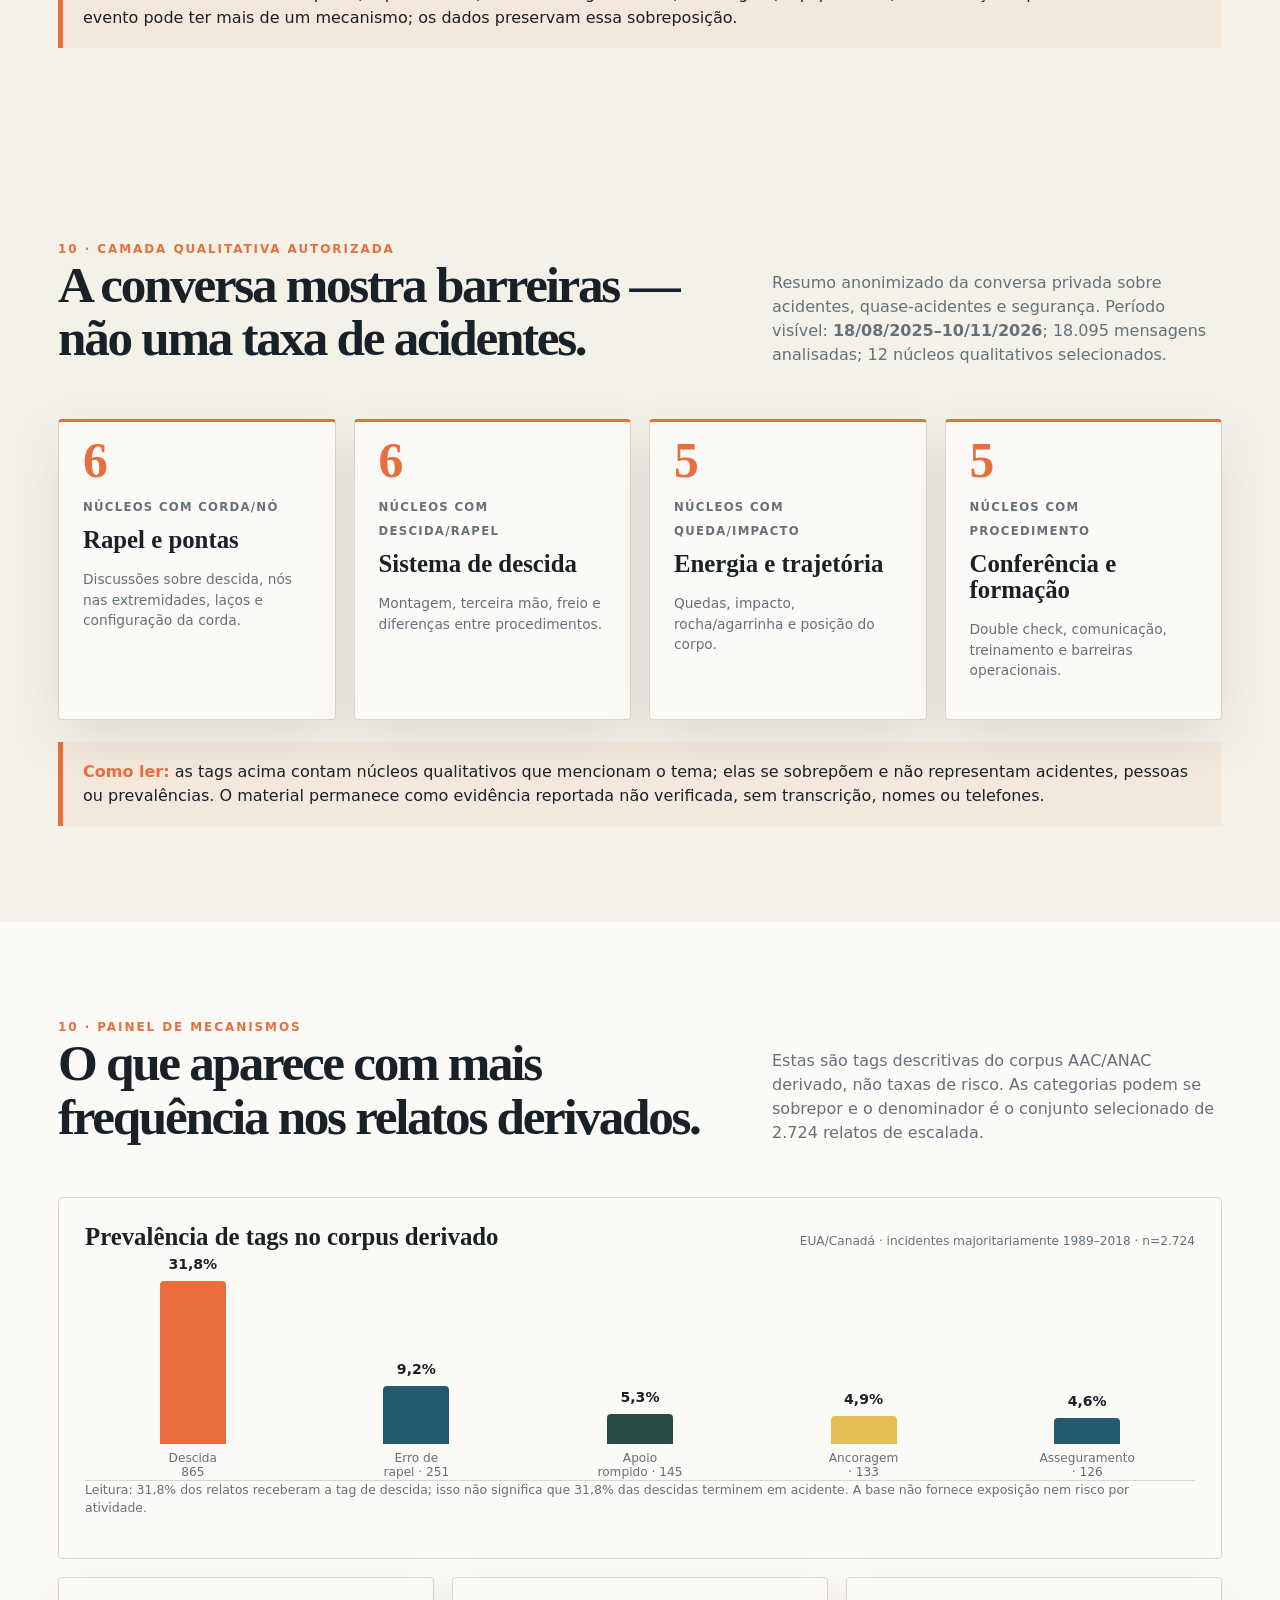
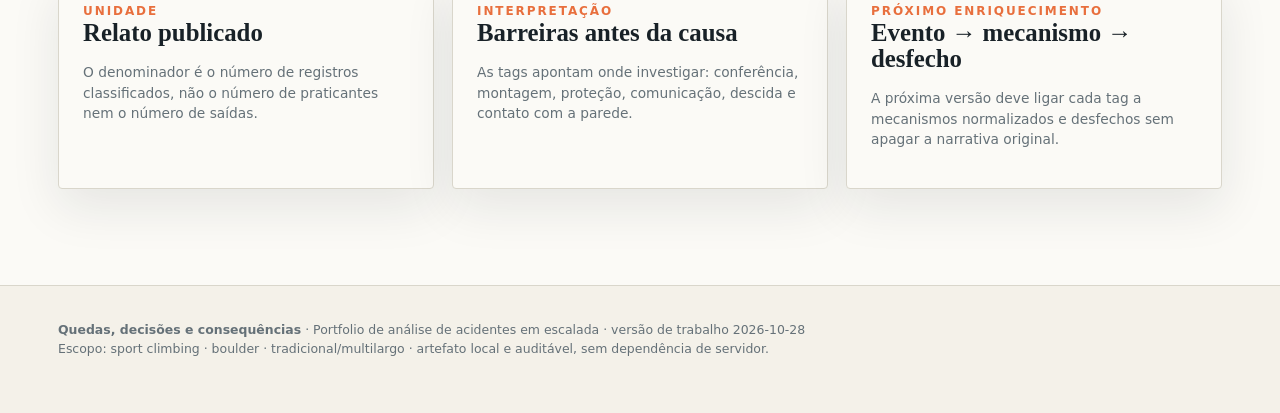
==== commit 591f9cf9: "Publish anonymized WhatsApp safety layer" ====
--- a/index.html
+++ b/index.html
@@ -107,6 +107,7 @@
  <div class="rule"></div><p class="small"><b>Limite de interpretação:</b> este portfolio não apresenta uma estatística mundial consolidada. Ele apresenta padrões publicados e um desenho de integração para um inventário global federado. A janela 2016–2025 é o alvo de aquisição; várias publicações e registros têm cobertura parcial.</p>
 </div></section>
 <section class="section" id="camadas"><div class="wrap"><div class="section-head"><div><div class="eyebrow">09 · Camadas de evidência</div><h2>Comparar sem misturar universos.</h2></div><p>A base v2 separa relatos, atendimentos, trauma grave, métricas agregadas e relatos qualitativos. O banco SQLite e o dicionário de dados ficam no repositório.</p></div><div class="grid g4"><div class="card kicker"><span class="num">2.724</span><span class="label">relatos derivados</span><h3>AAC/ANAC + GitHub</h3><p class="small">Registros selecionados, sem denominador populacional. Repositórios derivados são tratados como linhagem, não como bases independentes.</p></div><div class="card kicker"><span class="num">47.251</span><span class="label">atendimentos estimados</span><h3>NEISS · EUA</h3><p class="small">Estimativa ponderada de urgências; não deve ser somada aos relatos AAC/ANAC.</p></div><div class="card kicker"><span class="num">37</span><span class="label">pacientes graves</span><h3>IATR</h3><p class="small">Acidentes de escalada dentro de um registro de trauma multissistêmico; ISS ≥16.</p></div><div class="card kicker"><span class="num">12</span><span class="label">eventos qualitativos</span><h3>Camada privada</h3><p class="small">Ledger local de autorrelatos e quase-acidentes do WhatsApp. O texto bruto e os identificadores não são publicados.</p></div></div><div class="callout"><strong>Mecanismos rastreados:</strong> queda, rapel/descida, erro de asseguramento, ancoragem, equipamento, comunicação e procedimento. Um evento pode ter mais de um mecanismo; os dados preservam essa sobreposição.</div></div></section>
+<section class="section" id="whatsapp"><div class="wrap"><div class="section-head"><div><div class="eyebrow">10 · Camada qualitativa autorizada</div><h2>A conversa mostra barreiras — não uma taxa de acidentes.</h2></div><p>Resumo anonimizado da conversa privada sobre acidentes, quase-acidentes e segurança. Período visível: <b>18/08/2025–10/11/2026</b>; 18.095 mensagens analisadas; 12 núcleos qualitativos selecionados.</p></div><div class="grid g4"><div class="card kicker"><span class="num">6</span><span class="label">núcleos com corda/nó</span><h3>Rapel e pontas</h3><p class="small">Discussões sobre descida, nós nas extremidades, laços e configuração da corda.</p></div><div class="card kicker"><span class="num">6</span><span class="label">núcleos com descida/rapel</span><h3>Sistema de descida</h3><p class="small">Montagem, terceira mão, freio e diferenças entre procedimentos.</p></div><div class="card kicker"><span class="num">5</span><span class="label">núcleos com queda/impacto</span><h3>Energia e trajetória</h3><p class="small">Quedas, impacto, rocha/agarrinha e posição do corpo.</p></div><div class="card kicker"><span class="num">5</span><span class="label">núcleos com procedimento</span><h3>Conferência e formação</h3><p class="small">Double check, comunicação, treinamento e barreiras operacionais.</p></div></div><div class="callout"><strong>Como ler:</strong> as tags acima contam núcleos qualitativos que mencionam o tema; elas se sobrepõem e não representam acidentes, pessoas ou prevalências. O material permanece como evidência reportada não verificada, sem transcrição, nomes ou telefones.</div></div></section>
 <section class="section alt" id="painel-mecanismos"><div class="wrap"><div class="section-head"><div><div class="eyebrow">10 · Painel de mecanismos</div><h2>O que aparece com mais frequência nos relatos derivados.</h2></div><p>Estas são tags descritivas do corpus AAC/ANAC derivado, não taxas de risco. As categorias podem se sobrepor e o denominador é o conjunto selecionado de 2.724 relatos de escalada.</p></div><div class="chart-card"><div class="chart-title"><h3>Prevalência de tags no corpus derivado</h3><span class="legend">EUA/Canadá · incidentes majoritariamente 1989–2018 · n=2.724</span></div><div class="bars"><div class="barbox"><div class="bar orange" style="height:100%"><b>31,8%</b></div><div class="barlabel">Descida<br>865</div></div><div class="barbox"><div class="bar blue" style="height:29%"><b>9,2%</b></div><div class="barlabel">Erro de<br>rapel · 251</div></div><div class="barbox"><div class="bar pine" style="height:15%"><b>5,3%</b></div><div class="barlabel">Apoio<br>rompido · 145</div></div><div class="barbox"><div class="bar gold" style="height:14%"><b>4,9%</b></div><div class="barlabel">Ancoragem<br>· 133</div></div><div class="barbox"><div class="bar red" style="height:13%"><b>4,6%</b></div><div class="barlabel">Asseguramento<br>· 126</div></div></div><p class="note">Leitura: 31,8% dos relatos receberam a tag de descida; isso não significa que 31,8% das descidas terminem em acidente. A base não fornece exposição nem risco por atividade.</p></div><div class="grid g3" style="margin-top:18px"><div class="card"><div class="eyebrow">Unidade</div><h3>Relato publicado</h3><p class="small">O denominador é o número de registros classificados, não o número de praticantes nem o número de saídas.</p></div><div class="card"><div class="eyebrow">Interpretação</div><h3>Barreiras antes da causa</h3><p class="small">As tags apontam onde investigar: conferência, montagem, proteção, comunicação, descida e contato com a parede.</p></div><div class="card"><div class="eyebrow">Próximo enriquecimento</div><h3>Evento → mecanismo → desfecho</h3><p class="small">A próxima versão deve ligar cada tag a mecanismos normalizados e desfechos sem apagar a narrativa original.</p></div></div></div></section>
 
 <footer class="footer"><div class="wrap"><b>Quedas, decisões e consequências</b> · Portfolio de análise de acidentes em escalada · versão de trabalho 2026-10-28<br>Escopo: sport climbing · boulder · tradicional/multilargo · artefato local e auditável, sem dependência de servidor.</div></footer>
